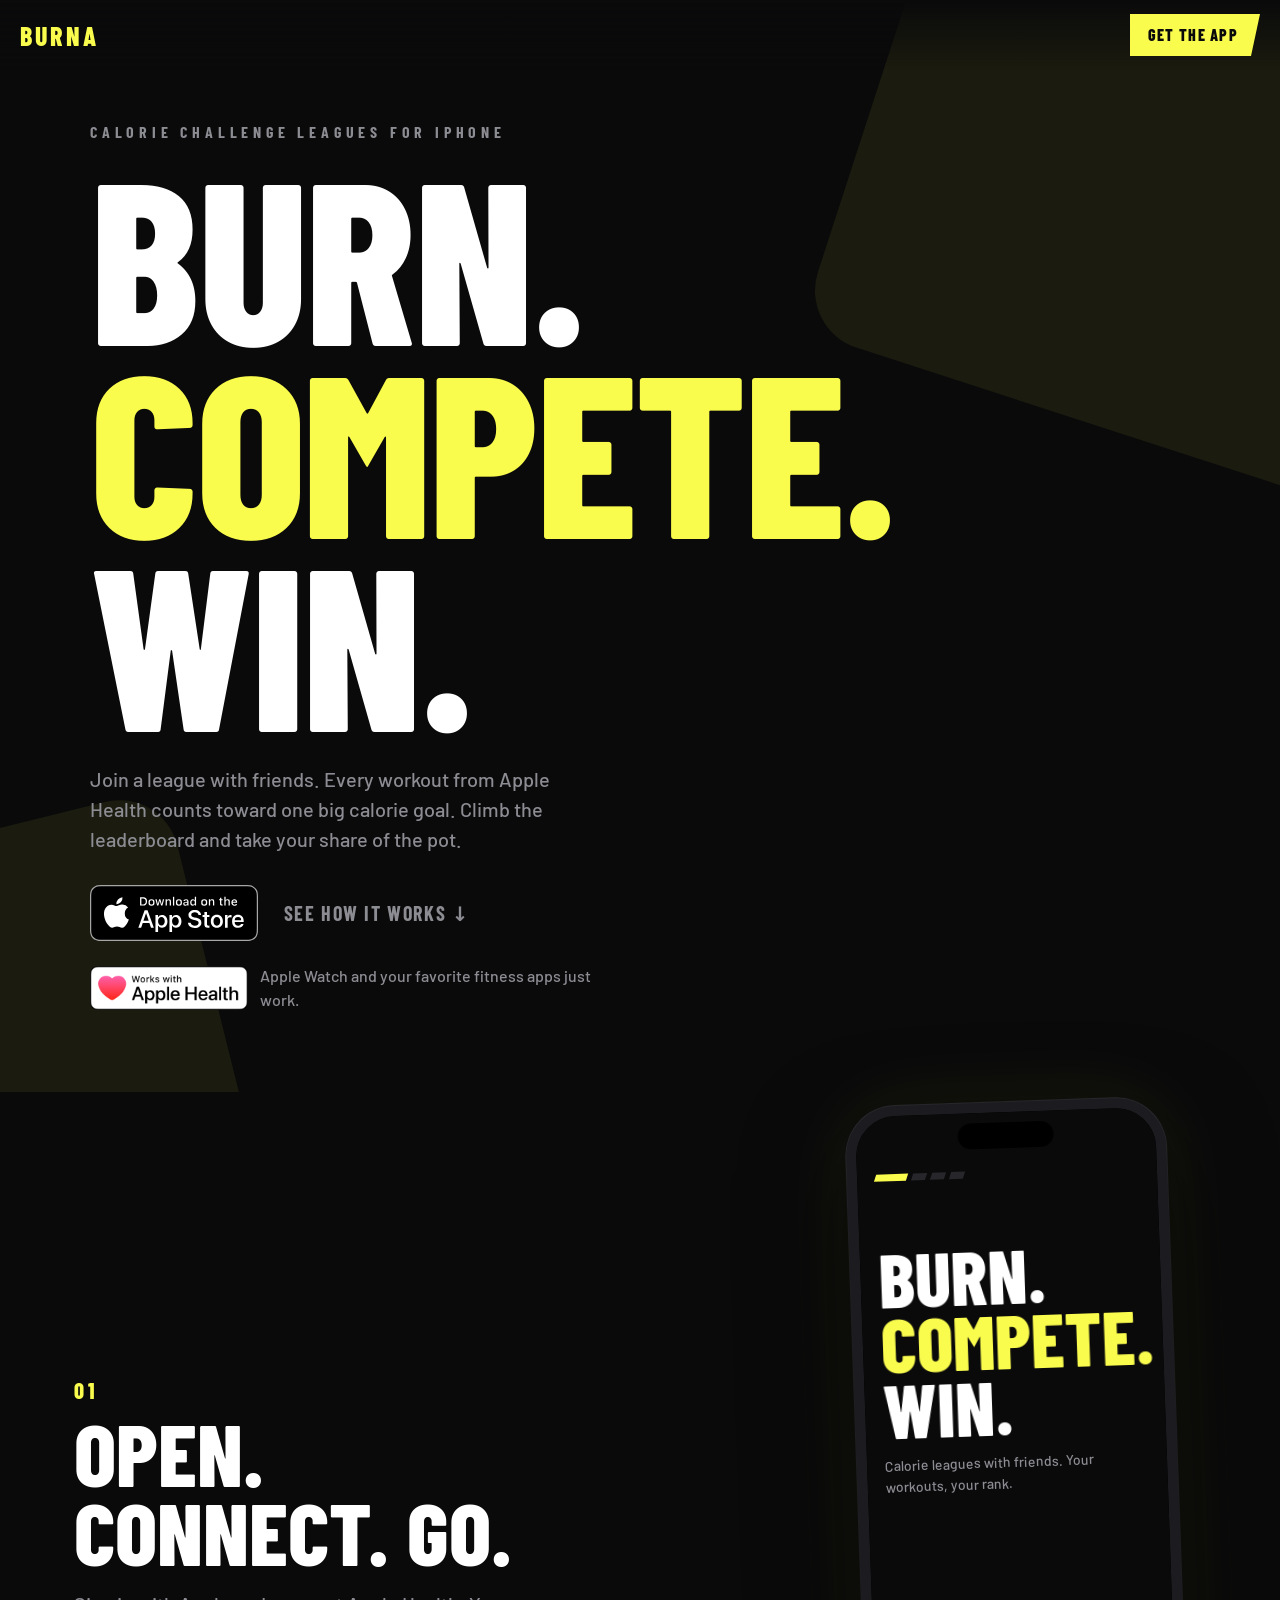
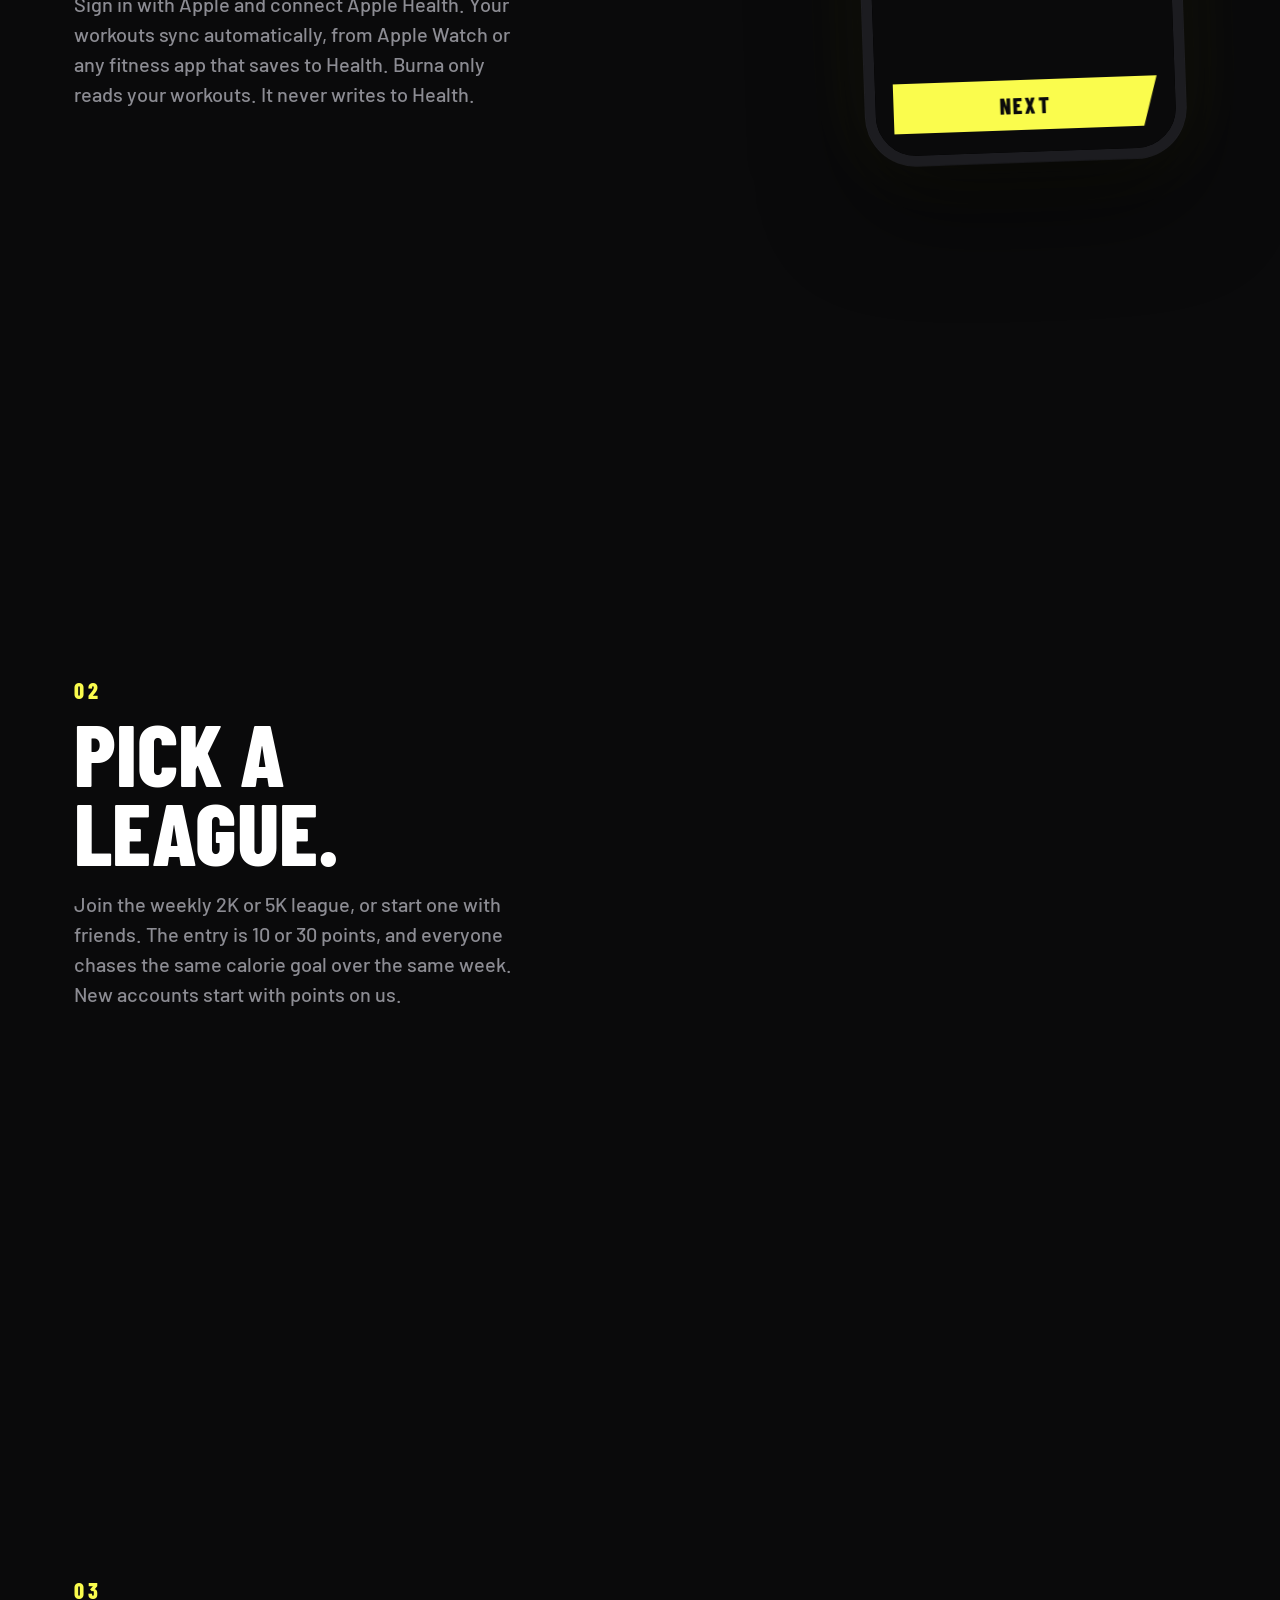
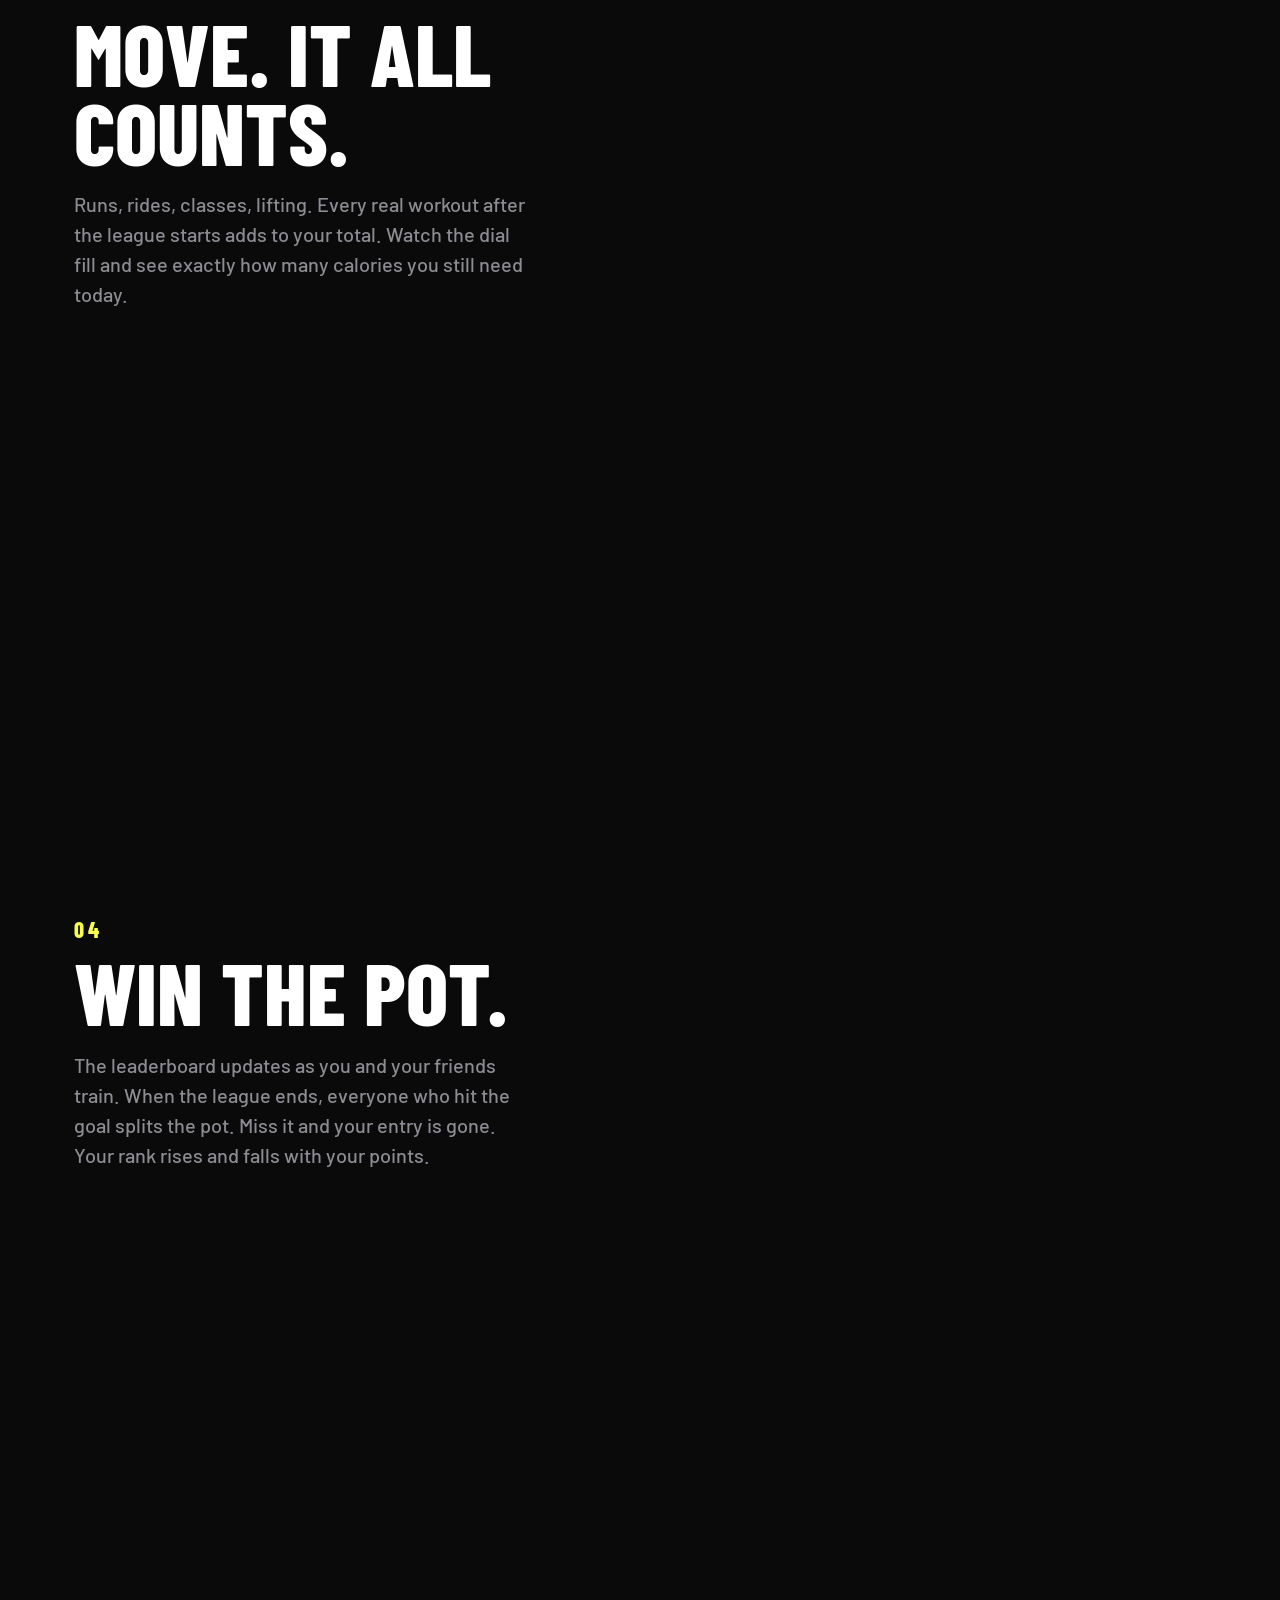
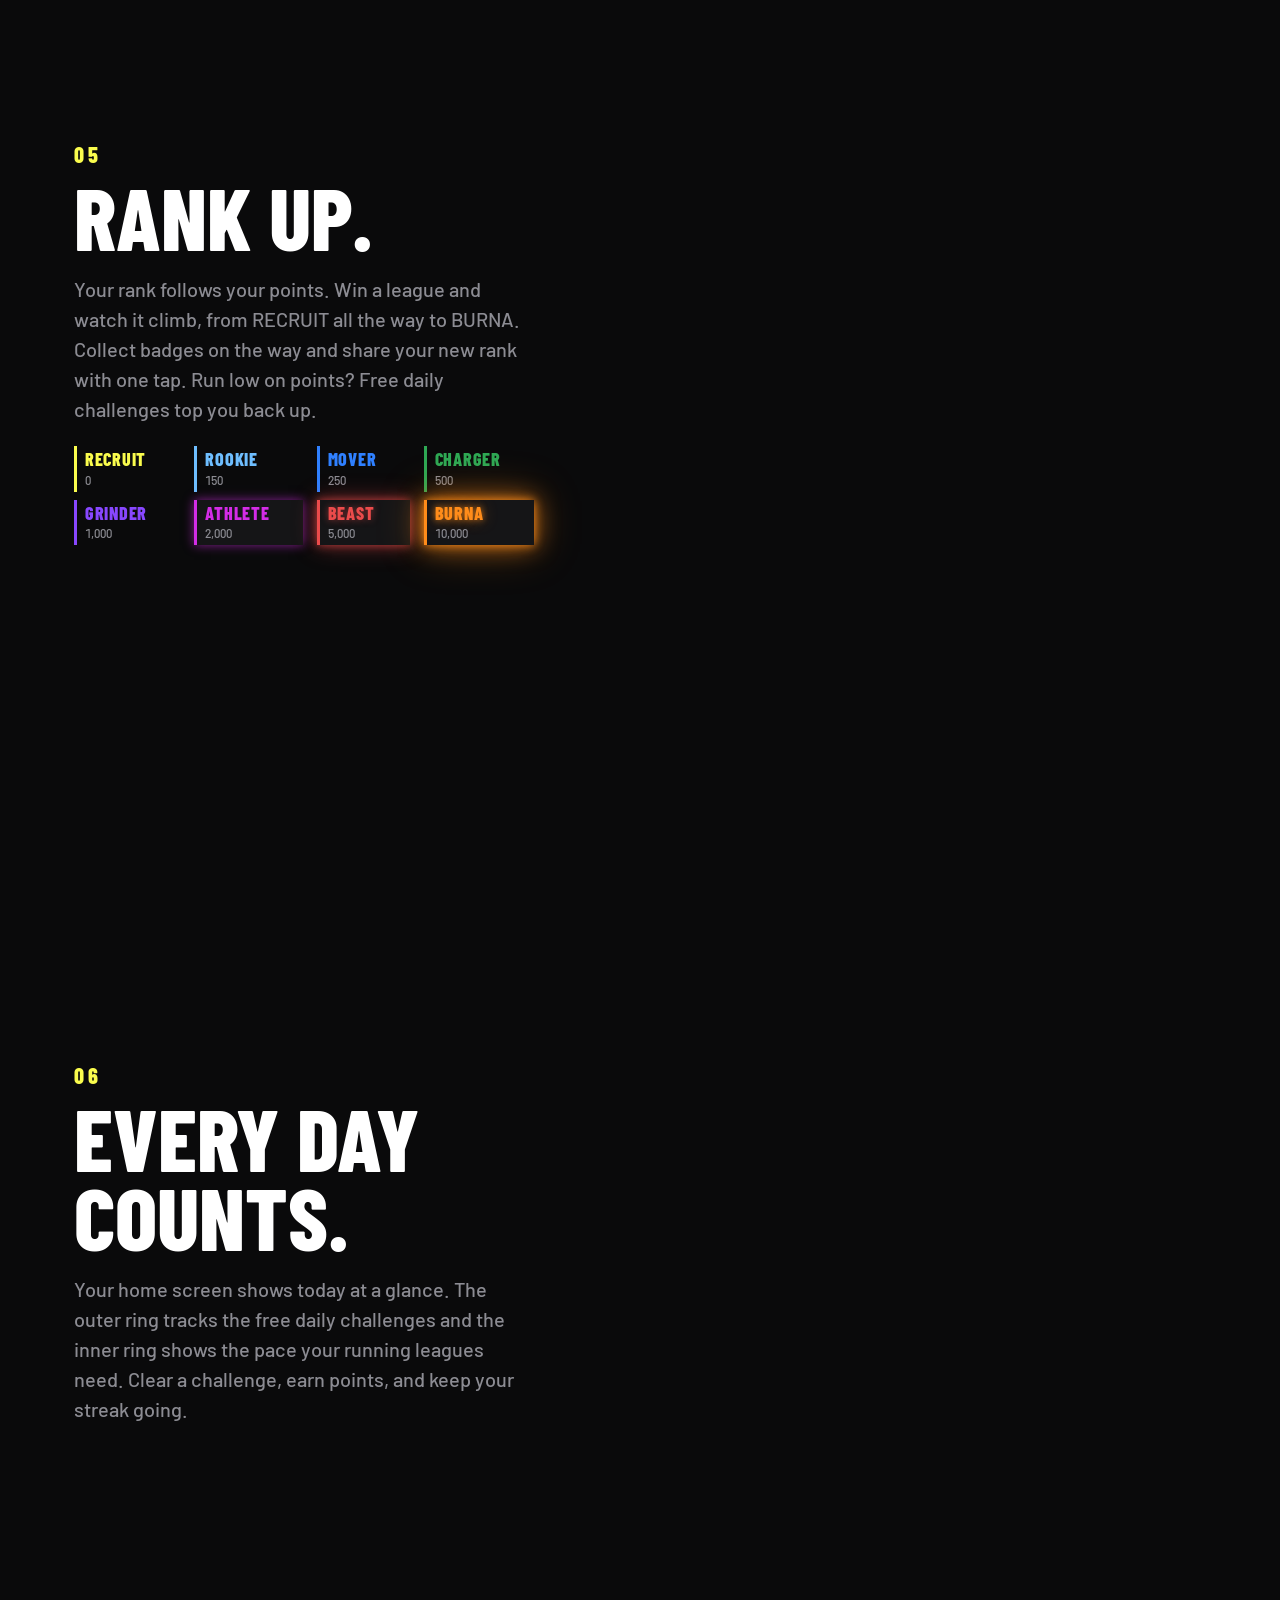
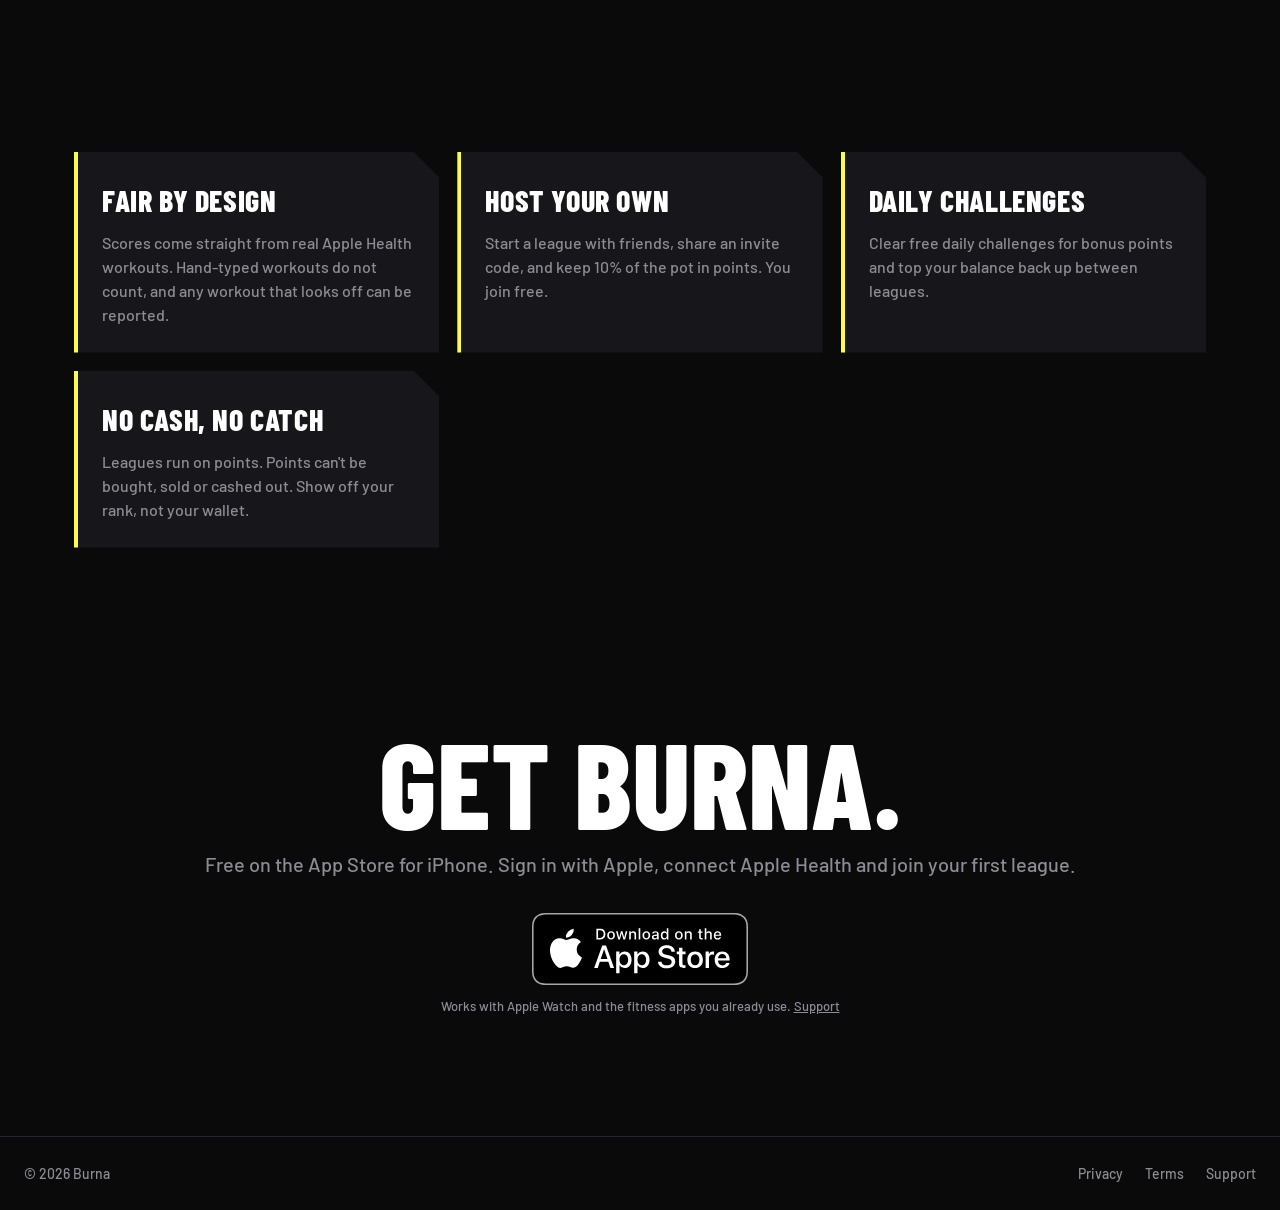
==== index.html @ 6ad0ded3 "Move step shows the dial instead of the old progress bar Co-Authored-By: Claude Sonnet 5.5 <noreply@" ====
<!doctype html>
<html lang="en">
<head>
<meta charset="utf-8">
<meta name="viewport" content="width=device-width, initial-scale=1, viewport-fit=cover">
<title>Burna: Calorie Challenge Leagues for iPhone</title>
<meta name="description" content="Burna is a free calorie challenge app for iPhone and Apple Watch. Join a calorie league, burn calories in real workouts from Apple Health, beat the goal and climb the leaderboard. Download on the App Store.">
<meta name="apple-itunes-app" content="app-id=6826509642">
<meta name="theme-color" content="#0A0A0B">
<link rel="canonical" href="https://burna.win/">
<meta property="og:site_name" content="Burna">
<meta property="og:title" content="Burna: Calorie Challenge Leagues">
<meta property="og:description" content="Burna: calorie challenge leagues. Your Apple Health workouts count, everyone who hits the goal splits the pot. Free on the App Store.">
<meta property="og:type" content="website">
<meta property="og:url" content="https://burna.win/">
<meta property="og:image" content="https://burna.win/og.png">
<meta property="og:image:width" content="1200">
<meta property="og:image:height" content="630">
<meta property="og:image:alt" content="Burna: Burn. Compete. Win. Calorie challenge leagues on the App Store.">
<meta name="twitter:card" content="summary_large_image">
<meta name="twitter:title" content="Burna: Calorie Challenge Leagues">
<meta name="twitter:description" content="Join a calorie league with friends. Your workouts count, everyone who hits the goal splits the pot.">
<meta name="twitter:image" content="https://burna.win/og.png">
<script type="application/ld+json">{"@context":"https://schema.org","@type":"MobileApplication","name":"Burna","alternateName":"Burna Calorie Leagues","description":"Calorie challenge leagues for iPhone and Apple Watch. Join a league, burn calories in real workouts and climb the leaderboard.","applicationCategory":"HealthApplication","operatingSystem":"iOS","url":"https://burna.win/","downloadUrl":"https://apps.apple.com/us/app/burna/id6826509642","image":"https://burna.win/icon.png","offers":{"@type":"Offer","price":"0","priceCurrency":"USD"},"author":{"@type":"Person","name":"Hemendu Roy"}}</script>
<link rel="icon" href="favicon.svg" type="image/svg+xml">
<link rel="preconnect" href="https://fonts.googleapis.com">
<link rel="preconnect" href="https://fonts.gstatic.com" crossorigin>
<link rel="stylesheet" href="https://fonts.googleapis.com/css2?family=Barlow+Condensed:wght@600;700;800&family=Barlow:wght@500;600&display=swap">
<link rel="stylesheet" href="style.css?v=13">
</head>
<body>

<header class="nav">
  <a class="brand" href="./" aria-label="Burna home">BURNA</a>
  <a class="cta cta-sm" href="https://apps.apple.com/us/app/burna/id6826509642">Get the app</a>
</header>

<main>
  <section class="hero">
    <div class="slab slab-a" aria-hidden="true"></div>
    <div class="slab slab-b" aria-hidden="true"></div>
    <div class="hero-inner">
      <p class="eyebrow">CALORIE CHALLENGE LEAGUES FOR IPHONE</p>
      <h1><span>BURN.</span><span class="y">COMPETE.</span><span>WIN.</span></h1>
      <p class="lede">Join a league with friends. Every workout from Apple Health counts toward one big calorie goal. Climb the leaderboard and take your share of the pot.</p>
      <div class="hero-actions">
        <a class="badge" href="https://apps.apple.com/us/app/burna/id6826509642"><img src="img/app-store-badge.svg" alt="Download on the App Store" width="168" height="56"></a>
        <a class="ghost" href="#story">See how it works ↓</a>
      </div>
      <p class="hk-line"><img src="img/works-with-apple-health.png" alt="Works with Apple Health" width="159" height="44"><span>Apple Watch and your favorite fitness apps just work.</span></p>
    </div>
  </section>

  <section class="story" id="story">
    <div class="stage">
      <div class="phone-wrap">
        <div class="phone" aria-hidden="true">
          <div class="screen s0 on">
            <div class="ob-bars"><i class="a"></i><i></i><i></i><i></i></div>
            <div class="ob-words"><b>BURN.</b><b class="y">COMPETE.</b><b>WIN.</b></div>
            <p class="ob-sub">Calorie leagues with friends. Your workouts, your rank.</p>
            <div class="btn">NEXT</div>
          </div>

          <div class="screen s1">
            <h3 class="scr-title">LEAGUES</h3>
            <div class="pcard"><div><b>2K BURN</b><small>OPEN NOW · 31 PLAYERS</small></div><div class="fee"><b>10</b><small>PTS TO JOIN</small></div></div>
            <div class="pcard sel"><div><b>5K BURN</b><small>OPEN NOW · 48 PLAYERS</small></div><div class="fee"><b>30</b><small>PTS TO JOIN</small></div></div>
            <div class="pcard"><div><b>FRIENDS LEAGUE</b><small>INVITE CODE · 6 PLAYERS</small></div><div class="fee"><b>FREE</b><small>TO HOST</small></div></div>
            <div class="btn join"><span class="j1">JOIN · 30 PTS</span><span class="j2">JOINED ✓</span></div>
          </div>

          <div class="screen s2">
            <small class="muted">TODAY</small>
            <div class="dial" aria-hidden="true">
              <svg viewBox="0 0 200 200">
                <circle class="trk" cx="100" cy="100" r="88"/>
                <circle class="trk" cx="100" cy="100" r="68"/>
                <circle id="ringOut" class="rg c" cx="100" cy="100" r="88" pathLength="100"/>
                <circle id="ringIn" class="rg y" cx="100" cy="100" r="68" pathLength="100"/>
              </svg>
              <div class="dc"><b id="kcal">0</b><span>KCAL TODAY</span><em id="pct">NEED 450</em></div>
            </div>
            <div class="wk" aria-hidden="true">
              <div class="workout"><span>RUN</span><b>+612</b></div>
              <div class="workout"><span>SPIN</span><b>+480</b></div>
              <div class="workout"><span>HIIT</span><b>+355</b></div>
            </div>
            <div class="tail"><span>YOUR RANK</span><b>#4 OF 48</b></div>
          </div>

          <div class="screen s3">
            <small class="muted">5K BURN · FINAL</small>
            <div class="rank"><b id="rank">#4</b><span>YOU WON</span></div>
            <div class="board" id="board">
              <div class="lrow" data-k="a"><em>1</em><span>Priya S.</span><b>5,410</b></div>
              <div class="lrow" data-k="b"><em>2</em><span>Marcus T.</span><b>5,102</b></div>
              <div class="lrow" data-k="me"><em>3</em><span>You</span><b>4,877</b></div>
              <div class="lrow" data-k="d"><em>4</em><span>Jess L.</span><b>4,230</b></div>
            </div>
            <div class="prize"><small>PRIZE</small><b id="prize">0</b><span>PTS</span></div>
            <div class="tail"><span>POT · 48 PLAYERS</span><b>1,440 PTS</b></div>
            <canvas id="confetti" width="300" height="640"></canvas>
          </div>

          <div class="screen s4" id="lvl">
            <div class="glow"></div>
            <small class="muted">RANK UP</small>
            <p class="lvl-head">LEVEL UP</p>
            <div class="lvl-name" id="lvl-name">
              <b data-c="#6EBEFF">ROOKIE</b><b data-c="#2F80FF">MOVER</b><b data-c="#2EA854">CHARGER</b>
            </div>
            <div class="lvl-pips" id="lvl-pips"><i></i><i></i><i></i><i></i><i></i><i></i><i></i><i></i></div>
            <p class="lvl-pts"><b id="lvl-pts">160</b> PTS</p>
            <div class="btn">SHARE MY RANK</div>
            <canvas id="lvlfx" width="300" height="640"></canvas>
          </div>

          <div class="screen s5">
            <img src="img/home.webp" alt="" width="300" height="652" loading="lazy">
          </div>
        </div>
      </div>
    </div>

    <div class="steps">
      <article class="step" data-step="0">
        <p class="num">01</p>
        <h2>OPEN. CONNECT. GO.</h2>
        <p>Sign in with Apple and connect Apple Health. Your workouts sync automatically, from Apple Watch or any fitness app that saves to Health. Burna only reads your workouts. It never writes to Health.</p>
      </article>
      <article class="step" data-step="1">
        <p class="num">02</p>
        <h2>PICK A LEAGUE.</h2>
        <p>Join the weekly 2K or 5K league, or start one with friends. The entry is 10 or 30 points, and everyone chases the same calorie goal over the same week. New accounts start with points on us.</p>
      </article>
      <article class="step" data-step="2">
        <p class="num">03</p>
        <h2>MOVE. IT ALL COUNTS.</h2>
        <p>Runs, rides, classes, lifting. Every real workout after the league starts adds to your total. Watch the dial fill and see exactly how many calories you still need today.</p>
      </article>
      <article class="step" data-step="3">
        <p class="num">04</p>
        <h2>WIN THE POT.</h2>
        <p>The leaderboard updates as you and your friends train. When the league ends, everyone who hit the goal splits the pot. Miss it and your entry is gone. Your rank rises and falls with your points.</p>
      </article>
      <article class="step" data-step="4">
        <p class="num">05</p>
        <h2>RANK UP.</h2>
        <p>Your rank follows your points. Win a league and watch it climb, from RECRUIT all the way to BURNA. Collect badges on the way and share your new rank with one tap. Run low on points? Free daily challenges top you back up.</p>
        <ol class="mini-ladder" aria-label="Ranks and the points each starts at"><li style="--c:#FAFC4D"><b>RECRUIT</b><span>0</span></li><li style="--c:#6EBEFF"><b>ROOKIE</b><span>150</span></li><li style="--c:#2F80FF"><b>MOVER</b><span>250</span></li><li style="--c:#2EA854"><b>CHARGER</b><span>500</span></li><li style="--c:#8847FF"><b>GRINDER</b><span>1,000</span></li><li style="--c:#D32CE6" data-glow="1"><b>ATHLETE</b><span>2,000</span></li><li style="--c:#EB4B4B" data-glow="2"><b>BEAST</b><span>5,000</span></li><li style="--c:#FF8C1A" data-glow="3"><b>BURNA</b><span>10,000</span></li></ol>
      </article>
      <article class="step" data-step="5">
        <p class="num">06</p>
        <h2>EVERY DAY COUNTS.</h2>
        <p>Your home screen shows today at a glance. The outer ring tracks the free daily challenges and the inner ring shows the pace your running leagues need. Clear a challenge, earn points, and keep your streak going.</p>
      </article>
    </div>
  </section>

  <section class="features">
    <div class="feat"><h3>FAIR BY DESIGN</h3><p>Scores come straight from real Apple Health workouts. Hand-typed workouts do not count, and any workout that looks off can be reported.</p></div>
    <div class="feat"><h3>HOST YOUR OWN</h3><p>Start a league with friends, share an invite code, and keep 10% of the pot in points. You join free.</p></div>
    <div class="feat"><h3>DAILY CHALLENGES</h3><p>Clear free daily challenges for bonus points and top your balance back up between leagues.</p></div>
    <div class="feat"><h3>NO CASH, NO CATCH</h3><p>Leagues run on points. Points can't be bought, sold or cashed out. Show off your rank, not your wallet.</p></div>
  </section>

  <section class="get" id="get">
    <h2>GET BURNA.</h2>
    <p>Free on the App Store for iPhone. Sign in with Apple, connect Apple Health and join your first league.</p>
    <a class="badge badge-lg" href="https://apps.apple.com/us/app/burna/id6826509642"><img src="img/app-store-badge.svg" alt="Download on the App Store" width="168" height="56"></a>
    <small class="wl-fine">Works with Apple Watch and the fitness apps you already use. <a href="support.html">Support</a></small>
  </section>
</main>

<footer class="foot">
  <span>© 2026 Burna</span>
  <nav><a href="privacy.html">Privacy</a><a href="terms.html">Terms</a><a href="support.html">Support</a></nav>
</footer>

<script src="app.js?v=10"></script>
</body>
</html>
---- style.css ----
:root{
  --ink:#0A0A0B; --card:#17171B; --track:#26262B; --line:#3A3A40; --muted:#8C8C93; --yellow:#FAFC4D;
  --disp:'Barlow Condensed',system-ui,sans-serif; --body:'Barlow',system-ui,sans-serif;
  --ease:cubic-bezier(.2,.9,.2,1);
}
*{box-sizing:border-box;margin:0;padding:0}
html{scroll-behavior:smooth;background:var(--ink)}
body{background:var(--ink);color:#fff;font-family:var(--body);font-weight:500;line-height:1.5;-webkit-font-smoothing:antialiased;overflow-x:hidden}
a{color:inherit}
.y{color:var(--yellow)}
.muted{color:var(--muted)}

/* nav */
.nav{position:fixed;inset:0 0 auto 0;z-index:50;display:flex;justify-content:space-between;align-items:center;padding:14px max(20px,env(safe-area-inset-left));background:linear-gradient(var(--ink),rgba(10,10,11,0))}
.brand{font-family:var(--disp);font-weight:800;font-size:26px;letter-spacing:.12em;text-decoration:none;color:var(--yellow)}

/* buttons */
.cta{display:inline-block;background:var(--yellow);color:var(--ink);font-family:var(--disp);font-weight:800;font-size:22px;letter-spacing:.08em;text-transform:uppercase;text-decoration:none;padding:15px 30px 15px 28px;clip-path:polygon(0 0,100% 0,calc(100% - 14px) 100%,0 100%);transition:transform .25s var(--ease),filter .25s}
.cta:hover{transform:translateY(-3px);filter:brightness(1.06)}
.cta:active{transform:scale(.97)}
.cta-sm{font-size:16px;padding:9px 22px 9px 18px;clip-path:polygon(0 0,100% 0,calc(100% - 9px) 100%,0 100%)}
.cta-lg{font-size:28px;padding:20px 44px 20px 38px}
.ghost{font-family:var(--disp);font-weight:700;font-size:20px;letter-spacing:.08em;color:var(--muted);text-decoration:none;text-transform:uppercase;padding:14px 8px}
.ghost:hover{color:#fff}

/* hero */
.hero{position:relative;min-height:100svh;display:flex;align-items:center;padding:120px 24px 80px;overflow:hidden}
.slab{position:absolute;background:var(--yellow);opacity:.07;border-radius:60px;transform:rotate(18deg)}
.slab-a{width:620px;height:620px;right:-220px;top:-180px;animation:drift 14s ease-in-out infinite alternate}
.slab-b{width:420px;height:420px;left:-200px;bottom:-160px;transform:rotate(-14deg);animation:drift 18s ease-in-out infinite alternate-reverse}
@keyframes drift{from{translate:0 0}to{translate:30px 40px}}
.hero-inner{position:relative;max-width:1100px;margin:0 auto;width:100%}
.eyebrow{font-family:var(--disp);font-weight:700;letter-spacing:.3em;color:var(--muted);font-size:16px;margin-bottom:14px;animation:rise .8s var(--ease) both}
.hero h1{font-family:var(--disp);font-weight:800;font-size:clamp(88px,19vw,230px);line-height:.84;letter-spacing:-.01em;display:flex;flex-direction:column}
.hero h1 span{display:block;animation:slam .9s var(--ease) both}
.hero h1 span:nth-child(2){animation-delay:.12s}
.hero h1 span:nth-child(3){animation-delay:.24s}
@keyframes slam{from{opacity:0;transform:translateX(-60px) skewX(-10deg)}to{opacity:1;transform:none}}
@keyframes rise{from{opacity:0;transform:translateY(22px)}to{opacity:1;transform:none}}
.lede{max-width:520px;color:var(--muted);font-size:20px;margin:26px 0 30px;animation:rise .9s var(--ease) .45s both}
.hero-actions{display:flex;align-items:center;gap:18px;flex-wrap:wrap;animation:rise .9s var(--ease) .6s both}

/* story */
.story{position:relative;max-width:1180px;margin:0 auto;padding:0 24px;display:grid;grid-template-columns:1fr 380px;gap:60px}
.steps{grid-column:1;grid-row:1}
.stage{grid-column:2;grid-row:1}
.step{min-height:100vh;display:flex;flex-direction:column;justify-content:center;max-width:460px;opacity:.28;transform:translateX(-14px);transition:opacity .5s var(--ease),transform .5s var(--ease)}
.step.on{opacity:1;transform:none}
.num{font-family:var(--disp);font-weight:800;font-size:22px;letter-spacing:.2em;color:var(--yellow);margin-bottom:6px}
.step h2{font-family:var(--disp);font-weight:800;font-size:clamp(54px,7vw,88px);line-height:.9;margin-bottom:18px}
.step p:not(.num){font-size:20px;color:var(--muted)}
.stage{position:relative}
.phone-wrap{position:sticky;top:calc(50vh - 340px);height:680px;display:flex;align-items:center;justify-content:center}
.phone{position:relative;width:320px;height:660px;border-radius:50px;background:#000;border:10px solid #1C1C20;box-shadow:0 40px 100px rgba(0,0,0,.6),0 0 0 1px #2c2c31,0 0 80px rgba(250,252,77,.08);overflow:hidden;transform:rotate(-2deg);transition:transform .8s var(--ease)}
.phone::before{content:'';position:absolute;top:10px;left:50%;translate:-50% 0;width:96px;height:26px;background:#000;border-radius:20px;z-index:5}
.screen{position:absolute;inset:0;padding:58px 18px 22px;background:var(--ink);display:flex;flex-direction:column;opacity:0;transform:translateY(26px) scale(.96);pointer-events:none;transition:opacity .55s var(--ease),transform .55s var(--ease)}
.screen.on{opacity:1;transform:none}
.screen small{font-family:var(--body);font-weight:600;letter-spacing:.14em;font-size:10px;color:var(--muted)}
.scr-title{font-family:var(--disp);font-weight:800;font-size:44px;line-height:1;margin-bottom:12px}
.btn{margin-top:auto;height:50px;background:var(--yellow);color:var(--ink);font-family:var(--disp);font-weight:800;font-size:22px;letter-spacing:.1em;display:flex;align-items:center;justify-content:center;clip-path:polygon(0 0,100% 0,calc(100% - 14px) 100%,0 100%);position:relative;overflow:hidden}

/* s0 onboarding */
.ob-bars{display:flex;gap:5px;margin-bottom:30px}
.ob-bars i{display:block;width:14px;height:7px;background:var(--track);transform:skewX(-20deg);transition:width .5s var(--ease),background .5s}
.ob-bars i.a{width:32px;background:var(--yellow)}
.ob-words{display:flex;flex-direction:column;margin-top:34px}
.ob-words b{font-family:var(--disp);font-weight:800;font-size:76px;line-height:.86}
.screen.on .ob-words b{animation:slam .8s var(--ease) both}
.screen.on .ob-words b:nth-child(2){animation-delay:.12s}
.screen.on .ob-words b:nth-child(3){animation-delay:.24s}
.ob-sub{color:var(--muted);font-size:14px;margin-top:14px}

/* s1 leagues */
.pcard{display:flex;justify-content:space-between;align-items:flex-start;background:var(--card);padding:12px 14px;margin-bottom:8px;border-left:4px solid var(--line);clip-path:polygon(0 0,calc(100% - 16px) 0,100% 16px,100% 100%,0 100%);transition:border-color .4s,transform .5s var(--ease)}
.pcard b{font-family:var(--disp);font-weight:800;font-size:21px;display:block;line-height:1.05}
.pcard .fee{text-align:right;margin-right:12px}
.pcard .fee b{font-size:30px;color:var(--yellow);line-height:1}
.pcard .fee small{display:block;font-size:8px}
.screen.on .pcard{animation:rise .6s var(--ease) both}
.screen.on .pcard:nth-of-type(2){animation-delay:.08s}
.screen.on .pcard:nth-of-type(3){animation-delay:.16s}
.screen.on .pcard:nth-of-type(4){animation-delay:.24s}
.s1.joined .pcard.sel{border-color:var(--yellow);transform:scale(1.02)}
.join .j2{position:absolute;inset:0;display:flex;align-items:center;justify-content:center;transform:translateY(100%);transition:transform .45s var(--ease)}
.join .j1{transition:transform .45s var(--ease)}
.s1.joined .join .j1{transform:translateY(-100%)}
.s1.joined .join .j2{transform:none}

/* s2 progress */
.bignum{display:flex;align-items:flex-end;gap:8px;margin-top:6px}
.bignum b{font-family:var(--disp);font-weight:800;font-size:92px;line-height:.85;color:var(--yellow);font-variant-numeric:tabular-nums}
.bignum span{font-family:var(--disp);font-weight:700;font-size:22px;line-height:1;padding-bottom:4px}
.bignum small{display:block;font-size:9px;font-family:var(--body)}
.bar{height:12px;background:var(--track);transform:skewX(-20deg);overflow:hidden;margin:14px 4px 8px}
.bar.big{height:16px}
.bar i{display:block;height:100%;width:0;background:var(--yellow)}
.rowline{display:flex;justify-content:space-between;font-family:var(--disp);font-weight:700;font-size:13px;letter-spacing:.06em}
.wk{margin-top:18px;display:flex;flex-direction:column;gap:8px}
.workout{display:flex;justify-content:space-between;align-items:center;background:var(--card);padding:10px 14px;font-family:var(--disp);font-weight:700;font-size:18px;letter-spacing:.08em;opacity:0;transform:translateX(30px);transition:opacity .5s var(--ease),transform .5s var(--ease);clip-path:polygon(0 0,100% 0,calc(100% - 10px) 100%,0 100%)}
.workout b{color:var(--yellow);font-size:22px}
.workout.in{opacity:1;transform:none}

/* s3 win */
.rank{display:flex;align-items:flex-end;gap:10px;margin:6px 0 10px}
.rank b{font-family:var(--disp);font-weight:800;font-size:84px;line-height:.85;color:var(--yellow)}
.rank span{font-family:var(--disp);font-weight:700;font-size:20px;letter-spacing:.06em;padding-bottom:6px}
.board{position:relative;height:196px}
.lrow{position:absolute;left:0;right:0;height:42px;display:flex;align-items:center;gap:12px;padding:0 12px;background:var(--card);font-family:var(--body);font-weight:600;font-size:14px;transition:transform .8s var(--ease),background .4s,color .4s;clip-path:polygon(0 0,100% 0,calc(100% - 10px) 100%,0 100%)}
.lrow em{font-family:var(--disp);font-style:normal;font-weight:800;font-size:24px;width:20px;color:var(--muted)}
.lrow span{flex:1}
.lrow b{font-family:var(--disp);font-weight:700;font-size:20px}
.lrow[data-k=me]{background:var(--yellow);color:var(--ink)}
.lrow[data-k=me] em{color:var(--ink)}
.prize{margin-top:14px;display:flex;align-items:baseline;gap:8px;border-top:2px solid var(--line);padding-top:12px}
.prize b{font-family:var(--disp);font-weight:800;font-size:54px;color:var(--yellow);line-height:1;font-variant-numeric:tabular-nums}
.prize span{font-family:var(--disp);font-weight:800;font-size:22px}
#confetti{position:absolute;inset:0;width:100%;height:100%;pointer-events:none}

/* features */
.features{max-width:1180px;margin:0 auto;padding:60px 24px 100px;display:grid;grid-template-columns:repeat(3,1fr);gap:18px}
.feat{background:var(--card);padding:26px 24px;border-left:4px solid var(--yellow);clip-path:polygon(0 0,calc(100% - 26px) 0,100% 26px,100% 100%,0 100%)}
.feat h3{font-family:var(--disp);font-weight:800;font-size:30px;letter-spacing:.02em;margin-bottom:8px}
.feat p{color:var(--muted)}

.get{text-align:center;padding:80px 24px 120px;position:relative;overflow:hidden}
.get h2{font-family:var(--disp);font-weight:800;font-size:clamp(52px,9.5vw,128px);line-height:.88}
.get p{color:var(--muted);font-size:20px;margin:14px 0 34px}
#store-note{display:block;margin-top:16px;color:var(--muted);font-size:14px}

.foot{display:flex;justify-content:space-between;align-items:center;gap:16px;flex-wrap:wrap;padding:26px 24px max(26px,env(safe-area-inset-bottom));border-top:1px solid var(--track);color:var(--muted);font-size:14px}
.foot nav{display:flex;gap:22px}
.foot a{text-decoration:none}
.foot a:hover{color:var(--yellow)}

/* simple text pages */
.doc{max-width:760px;margin:0 auto;padding:120px 24px 80px}
.doc h1{font-family:var(--disp);font-weight:800;font-size:clamp(54px,9vw,96px);line-height:.9;margin-bottom:8px}
.doc .upd{color:var(--muted);margin-bottom:34px}
.doc h2{font-family:var(--disp);font-weight:800;font-size:30px;margin:34px 0 6px;color:var(--yellow)}
.doc p,.doc li{color:#d6d6da;font-size:18px;margin-bottom:10px}
.doc ul{padding-left:22px}
.doc a{color:var(--yellow)}

/* mobile */
@media (max-width:860px){
  .story{display:block;padding:0}
  .stage{position:sticky;top:0;z-index:2;height:max(48svh,360px);overflow:hidden;background:var(--ink);box-shadow:0 18px 28px 6px var(--ink)}
  .phone-wrap{position:static;height:100%;align-items:flex-start;padding-top:70px}
  .phone{transform:scale(.52) rotate(-2deg);transform-origin:top center}
  .steps{padding:0 24px}
  .step{min-height:92svh;max-width:none;justify-content:flex-start;padding-top:8svh}
  .features{grid-template-columns:1fr}
  .nav{padding:12px 16px}
}
@media (prefers-reduced-motion:reduce){
  *{animation:none!important;transition:none!important}
  html{scroll-behavior:auto}
}

.screen .tail{margin-top:auto;display:flex;justify-content:space-between;align-items:center;background:var(--card);padding:12px 14px;font-family:var(--disp);font-weight:700;font-size:16px;letter-spacing:.08em;clip-path:polygon(0 0,100% 0,calc(100% - 12px) 100%,0 100%)}
.screen .tail b{color:var(--yellow);font-size:22px}

/* waitlist form */
.wl{display:flex;gap:12px;justify-content:center;align-items:stretch;flex-wrap:wrap;max-width:640px;margin:0 auto}
.wl input[type=email]{flex:1 1 260px;min-width:0;height:64px;padding:0 20px;background:var(--card);border:2px solid var(--line);color:#fff;font:600 19px var(--body);border-radius:6px;outline:none;transition:border-color .2s}
.wl input[type=email]::placeholder{color:var(--muted)}
.wl input[type=email]:focus{border-color:var(--yellow)}
.wl .cta{border:0;cursor:pointer;height:64px;padding-top:0;padding-bottom:0;font-size:24px}
.wl .cta:disabled{opacity:.6;cursor:default}
.wl .hp,.sr{position:absolute;left:-9999px;width:1px;height:1px;overflow:hidden}
#wl-msg{display:block;min-height:22px;margin-top:16px;font-size:16px;color:var(--yellow);font-weight:600}
#wl-msg.err{color:#ff7a70}
.wl-fine{display:block;margin-top:6px;color:var(--muted);font-size:13px}
.wl-fine a{color:var(--muted)}
@media (max-width:860px){.wl input[type=email],.wl .cta{width:100%;flex:1 1 100%}}


/* rank-up screen and ladder chips */
.s4{align-items:center;text-align:center;overflow:hidden;--c:#6EBEFF}
.s4 .glow{position:absolute;left:50%;top:36%;width:300px;height:300px;margin:-150px 0 0 -150px;border-radius:50%;background:var(--c);filter:blur(80px);opacity:.5;scale:1;transition:background .7s var(--ease),scale .9s var(--ease)}
.s4.fin .glow{scale:1.35}
.s4>*{position:relative}
.s4 .glow{position:absolute}
.lvl-head{margin-top:70px;font-family:var(--disp);font-weight:800;font-size:20px;letter-spacing:.38em;opacity:0;transform:scale(1.8);transition:opacity .5s var(--ease),transform .6s cubic-bezier(.2,1.3,.3,1)}
.s4.fin .lvl-head{opacity:1;transform:none}
.lvl-name{width:100%;height:104px;margin-top:6px}
.lvl-name b{position:absolute;inset:0;display:grid;place-items:center;font-family:var(--disp);font-weight:800;font-size:82px;line-height:1;color:var(--n);text-shadow:0 0 26px color-mix(in srgb,var(--n) 55%,transparent);opacity:0;transform:translateY(56px) scale(.6);transition:opacity .45s var(--ease),transform .65s cubic-bezier(.2,1.3,.3,1)}
.lvl-name b.cur{opacity:1;transform:none}
.lvl-name b.past{opacity:0;transform:translateY(-56px) scale(1.25)}
.lvl-pips{display:flex;gap:5px;justify-content:center;margin-top:16px}
.lvl-pips i{width:16px;height:7px;background:var(--track);transform:skewX(-24deg);transition:background .4s var(--ease),width .4s var(--ease)}
.lvl-pips i.on{background:var(--c)}
.lvl-pips i.here{width:30px}
.lvl-pts{margin-top:16px;font-family:var(--disp);font-weight:800;font-size:30px;color:var(--muted)}
.lvl-pts b{color:#fff;font-variant-numeric:tabular-nums}
.s4 .btn{align-self:stretch;margin-top:auto;opacity:0;transform:translateY(20px);transition:opacity .5s var(--ease),transform .5s var(--ease)}
.s4.fin .btn{opacity:1;transform:none}
#lvlfx{position:absolute;inset:0;pointer-events:none}
.mini-ladder{list-style:none;display:grid;grid-template-columns:repeat(4,auto);gap:8px 14px;margin-top:22px;max-width:460px}
.mini-ladder li{border-left:3px solid var(--c);padding:4px 8px;line-height:1.1}
/* The top three ranks glow, a little more for each: the card for ATHLETE, the card and the name for BEAST and BURNA. */
.mini-ladder li[data-glow]{background:#151517}
.mini-ladder li[data-glow="1"]{box-shadow:0 0 10px color-mix(in srgb,var(--c) 60%,transparent)}
.mini-ladder li[data-glow="2"]{box-shadow:0 0 9px color-mix(in srgb,var(--c) 75%,transparent),0 0 24px color-mix(in srgb,var(--c) 40%,transparent)}
.mini-ladder li[data-glow="3"]{box-shadow:0 0 9px color-mix(in srgb,var(--c) 90%,transparent),0 0 24px color-mix(in srgb,var(--c) 65%,transparent),0 0 46px color-mix(in srgb,var(--c) 40%,transparent)}
.mini-ladder li[data-glow="2"] b{text-shadow:0 0 7px color-mix(in srgb,var(--c) 55%,transparent)}
.mini-ladder li[data-glow="3"] b{text-shadow:0 0 6px color-mix(in srgb,var(--c) 70%,transparent),0 0 16px color-mix(in srgb,var(--c) 45%,transparent)}
.mini-ladder b{display:block;font-family:var(--disp);font-weight:800;font-size:18px;letter-spacing:.04em;color:var(--c)}
.mini-ladder span{font-size:12px;color:var(--muted);font-variant-numeric:tabular-nums}
@media(max-width:560px){.mini-ladder{grid-template-columns:repeat(2,auto)}}

.hk-line{display:flex;align-items:center;gap:12px;margin-top:22px;color:var(--muted);font-size:16px;max-width:520px;animation:rise .9s var(--ease) .75s both}
.hk-line img{flex:none;height:44px;width:auto}
.badge{display:inline-block;line-height:0;transition:transform .25s var(--ease)}
.badge:hover{transform:translateY(-3px)}
.badge img{display:block;height:56px;width:auto}
.badge-lg img{height:72px}
.s5{padding:0}
.s5 img{display:block;width:100%;height:100%;object-fit:cover;object-position:top}

/* s2 dial */
.dial{position:relative;width:208px;height:208px;margin:14px auto 6px}
.dial svg{width:100%;height:100%;transform:rotate(-90deg)}
.dial circle{fill:none;stroke-width:12}
.dial .trk{stroke:var(--track)}
.dial .rg{stroke-linecap:round;stroke-dasharray:0 100}
.dial .c{stroke:#1CD3F2}
.dial .y{stroke:var(--yellow)}
.dc{position:absolute;inset:0;display:flex;flex-direction:column;align-items:center;justify-content:center;text-align:center}
.dc b{font-family:var(--disp);font-weight:800;font-size:58px;line-height:.9;color:var(--yellow);font-variant-numeric:tabular-nums}
.dc span{font-family:var(--disp);font-weight:700;font-size:12px;letter-spacing:.18em;color:var(--muted);margin-top:4px}
.dc em{font-style:normal;font-family:var(--disp);font-weight:700;font-size:12px;letter-spacing:.14em;color:var(--yellow);margin-top:3px}
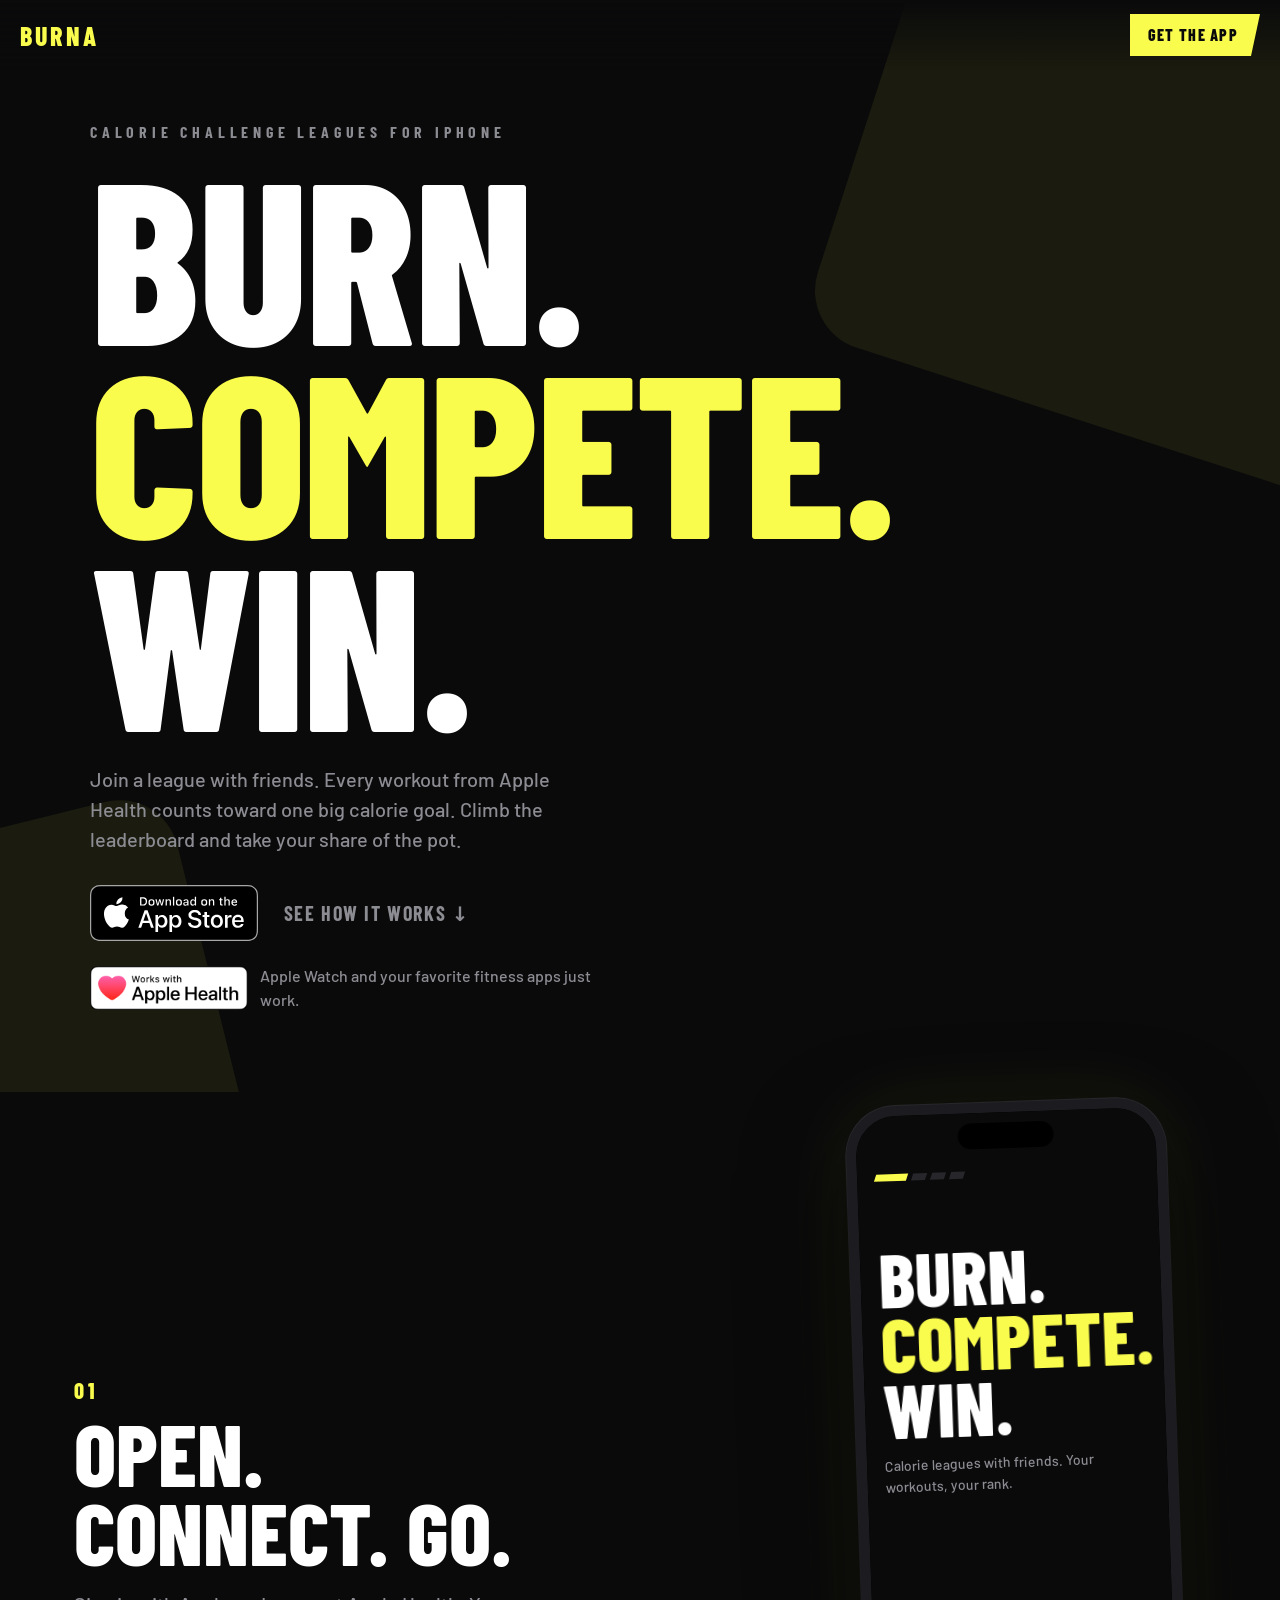
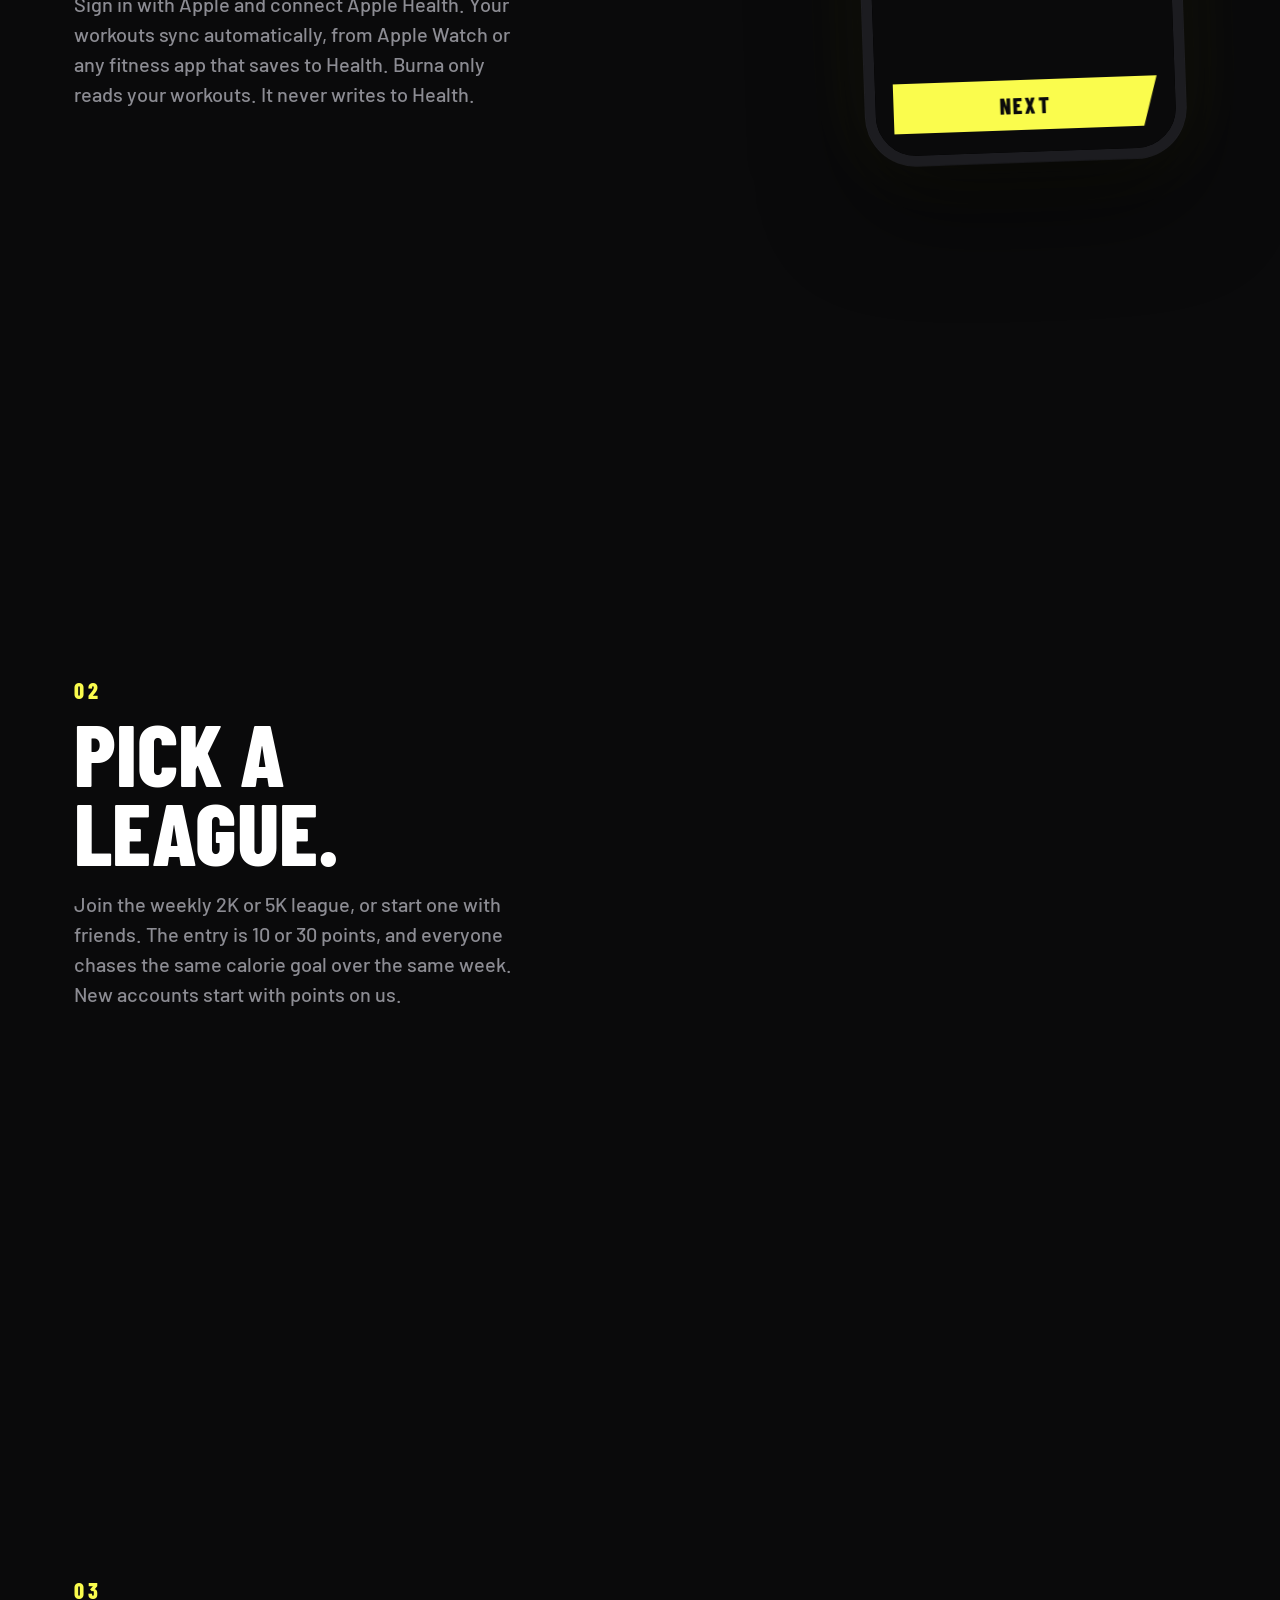
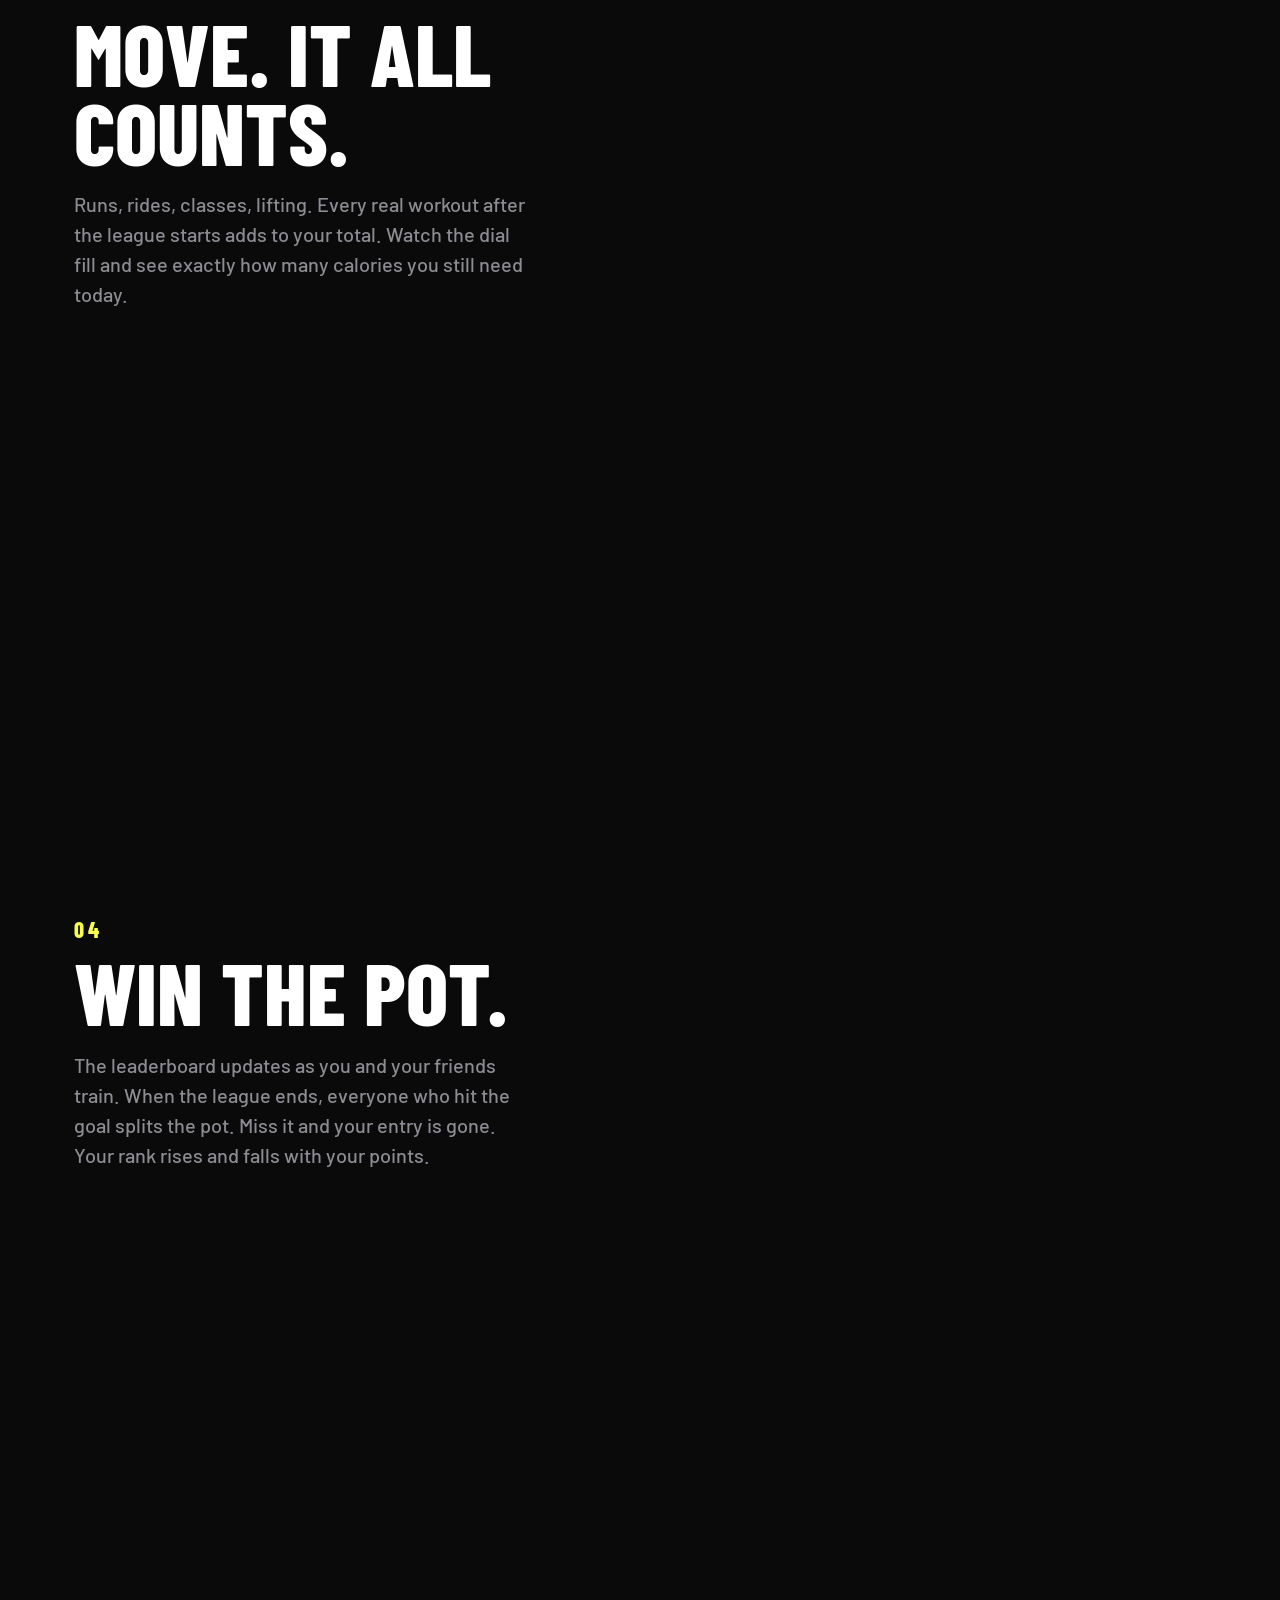
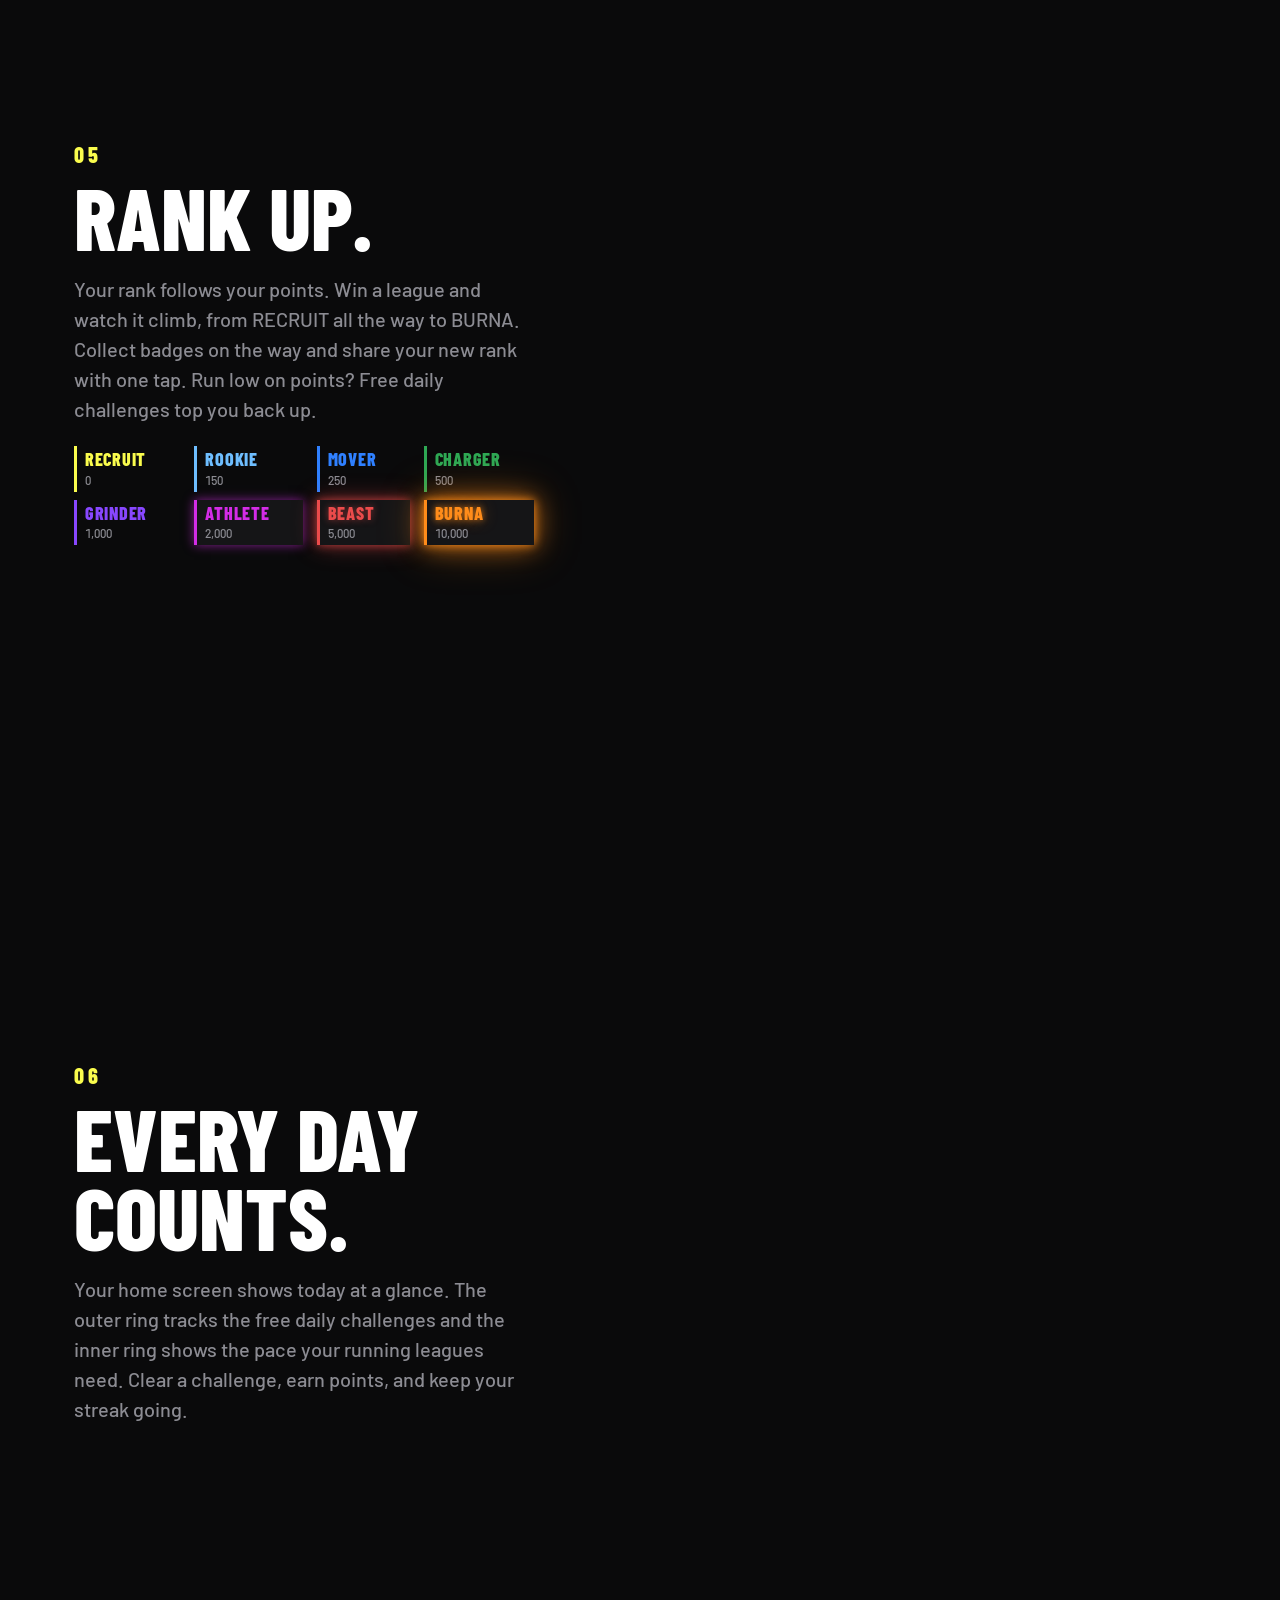
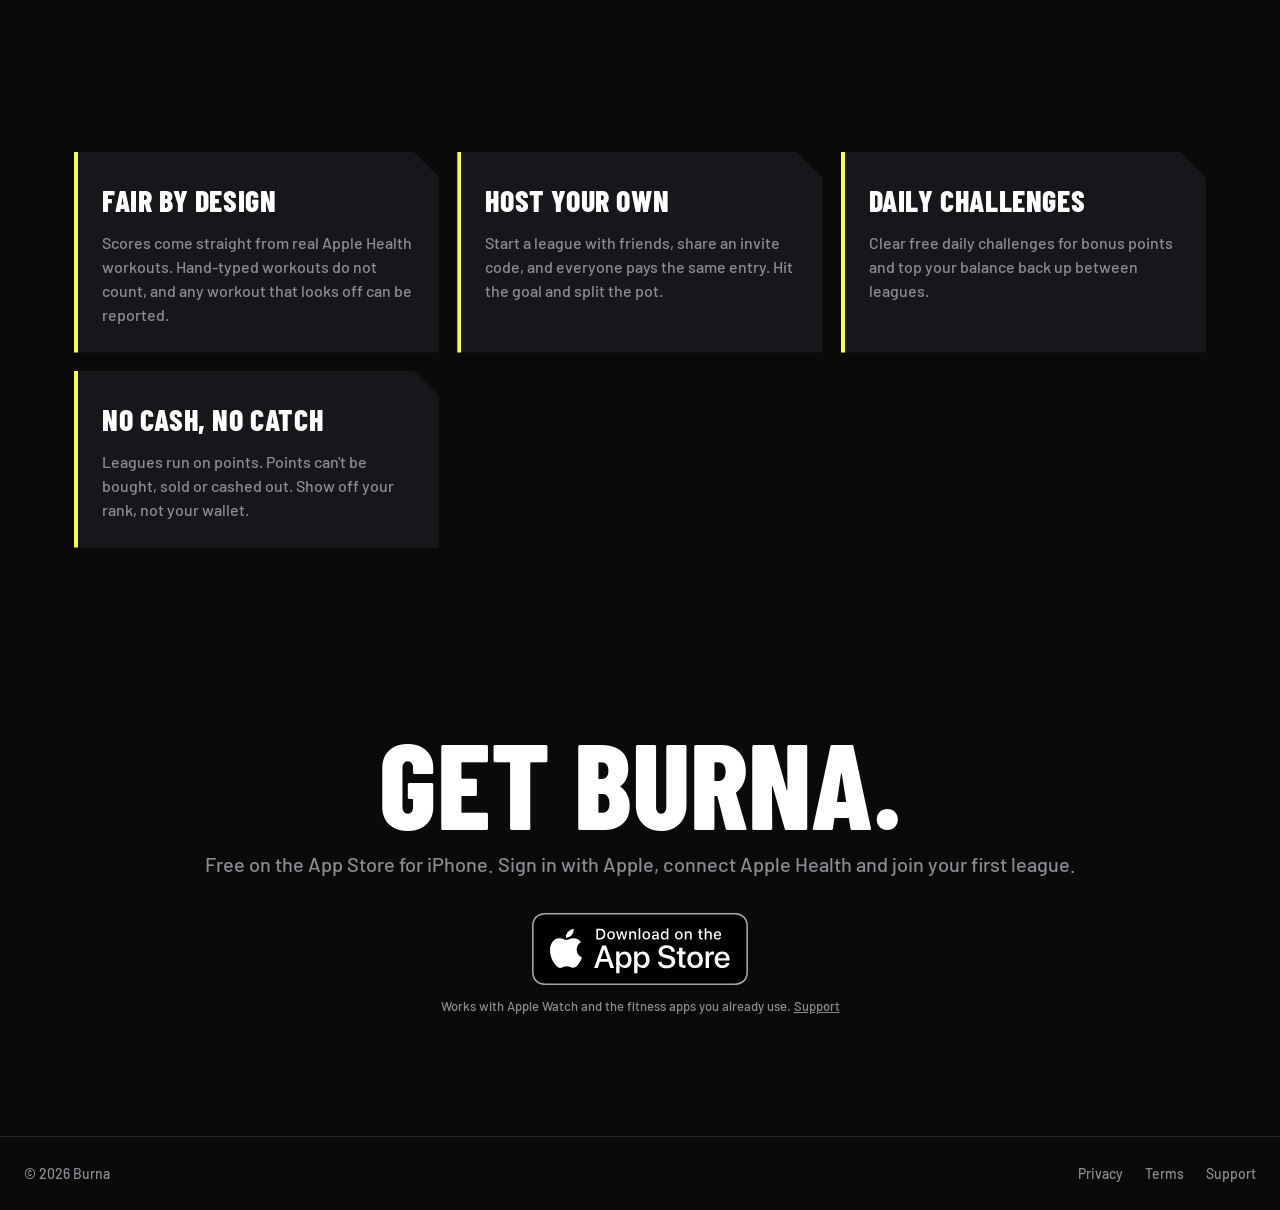
==== commit 32da29d0: "Hosts pay the same entry and take no cut: home page and terms Co-Authored-By: Claude Sonnet 5.5 <nor" ====
--- a/index.html
+++ b/index.html
@@ -160,7 +160,7 @@
 
   <section class="features">
     <div class="feat"><h3>FAIR BY DESIGN</h3><p>Scores come straight from real Apple Health workouts. Hand-typed workouts do not count, and any workout that looks off can be reported.</p></div>
-    <div class="feat"><h3>HOST YOUR OWN</h3><p>Start a league with friends, share an invite code, and keep 10% of the pot in points. You join free.</p></div>
+    <div class="feat"><h3>HOST YOUR OWN</h3><p>Start a league with friends, share an invite code, and everyone pays the same entry. Hit the goal and split the pot.</p></div>
     <div class="feat"><h3>DAILY CHALLENGES</h3><p>Clear free daily challenges for bonus points and top your balance back up between leagues.</p></div>
     <div class="feat"><h3>NO CASH, NO CATCH</h3><p>Leagues run on points. Points can't be bought, sold or cashed out. Show off your rank, not your wallet.</p></div>
   </section>
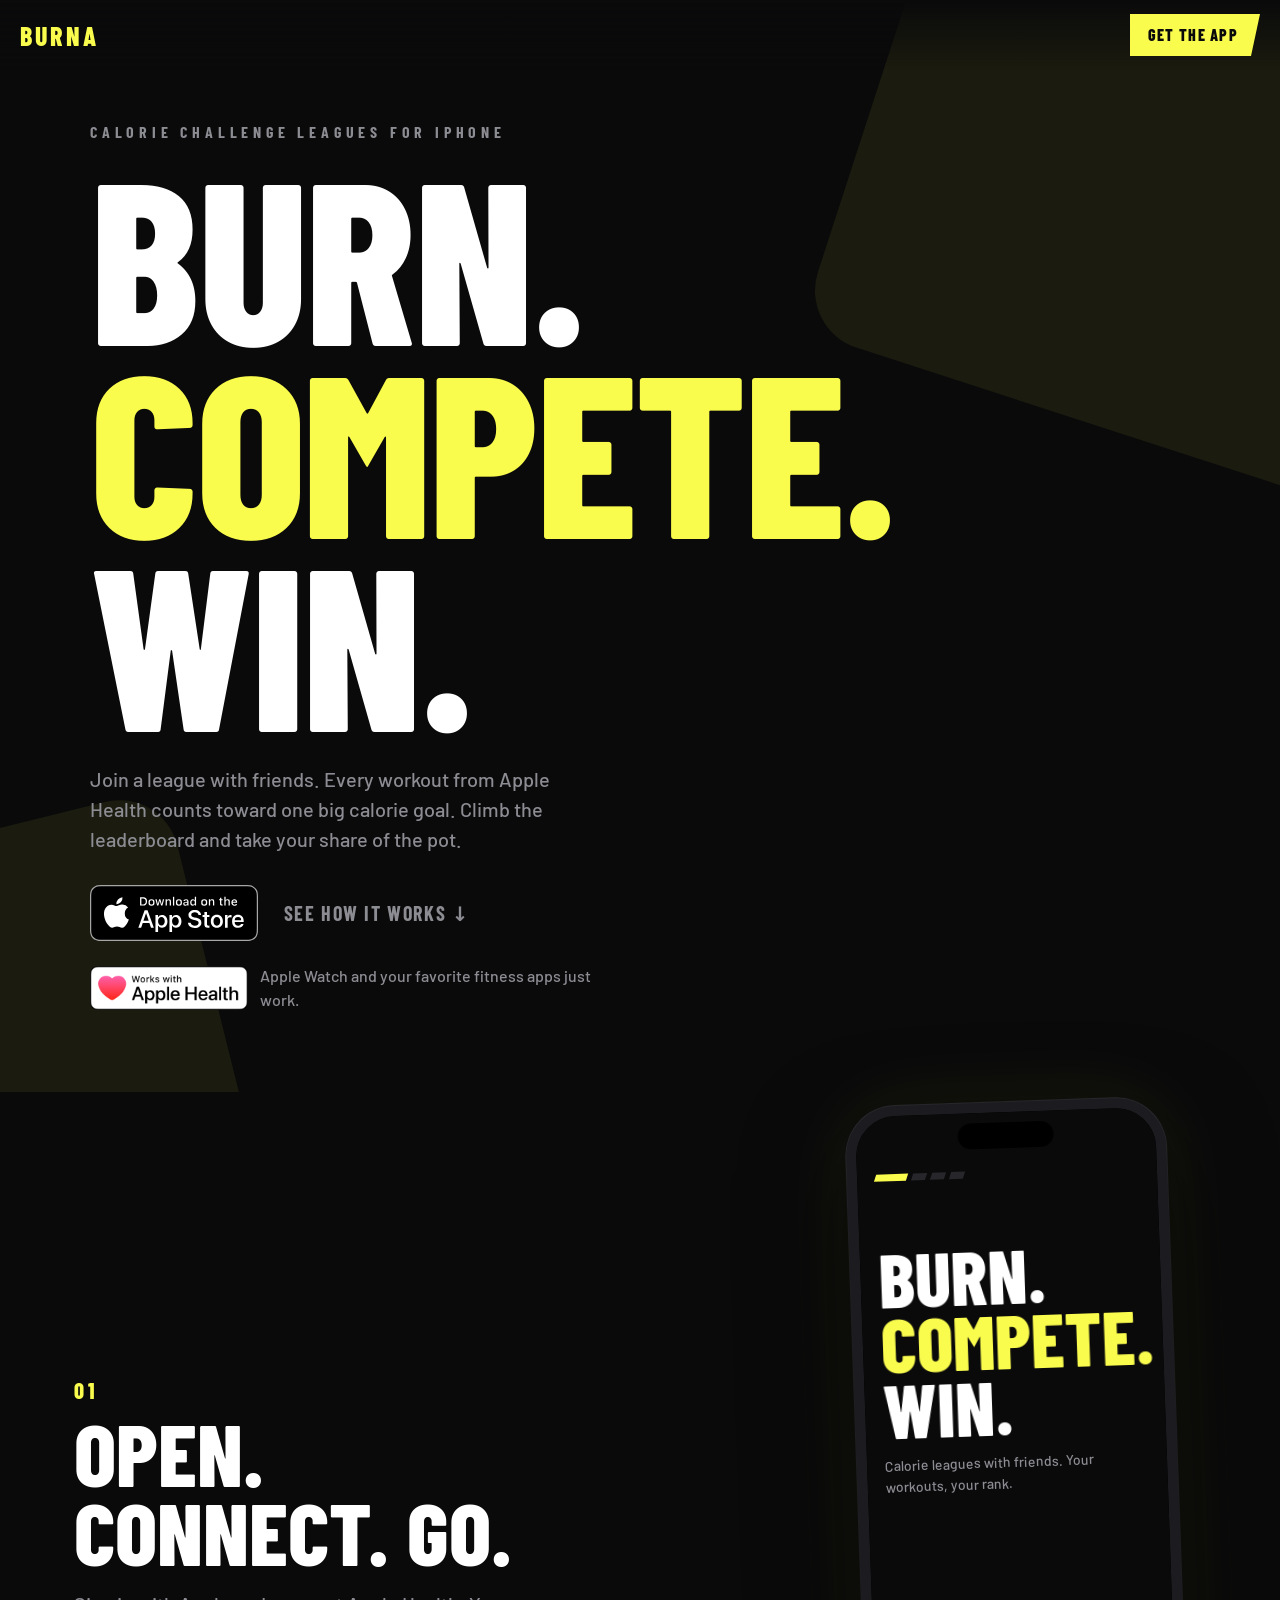
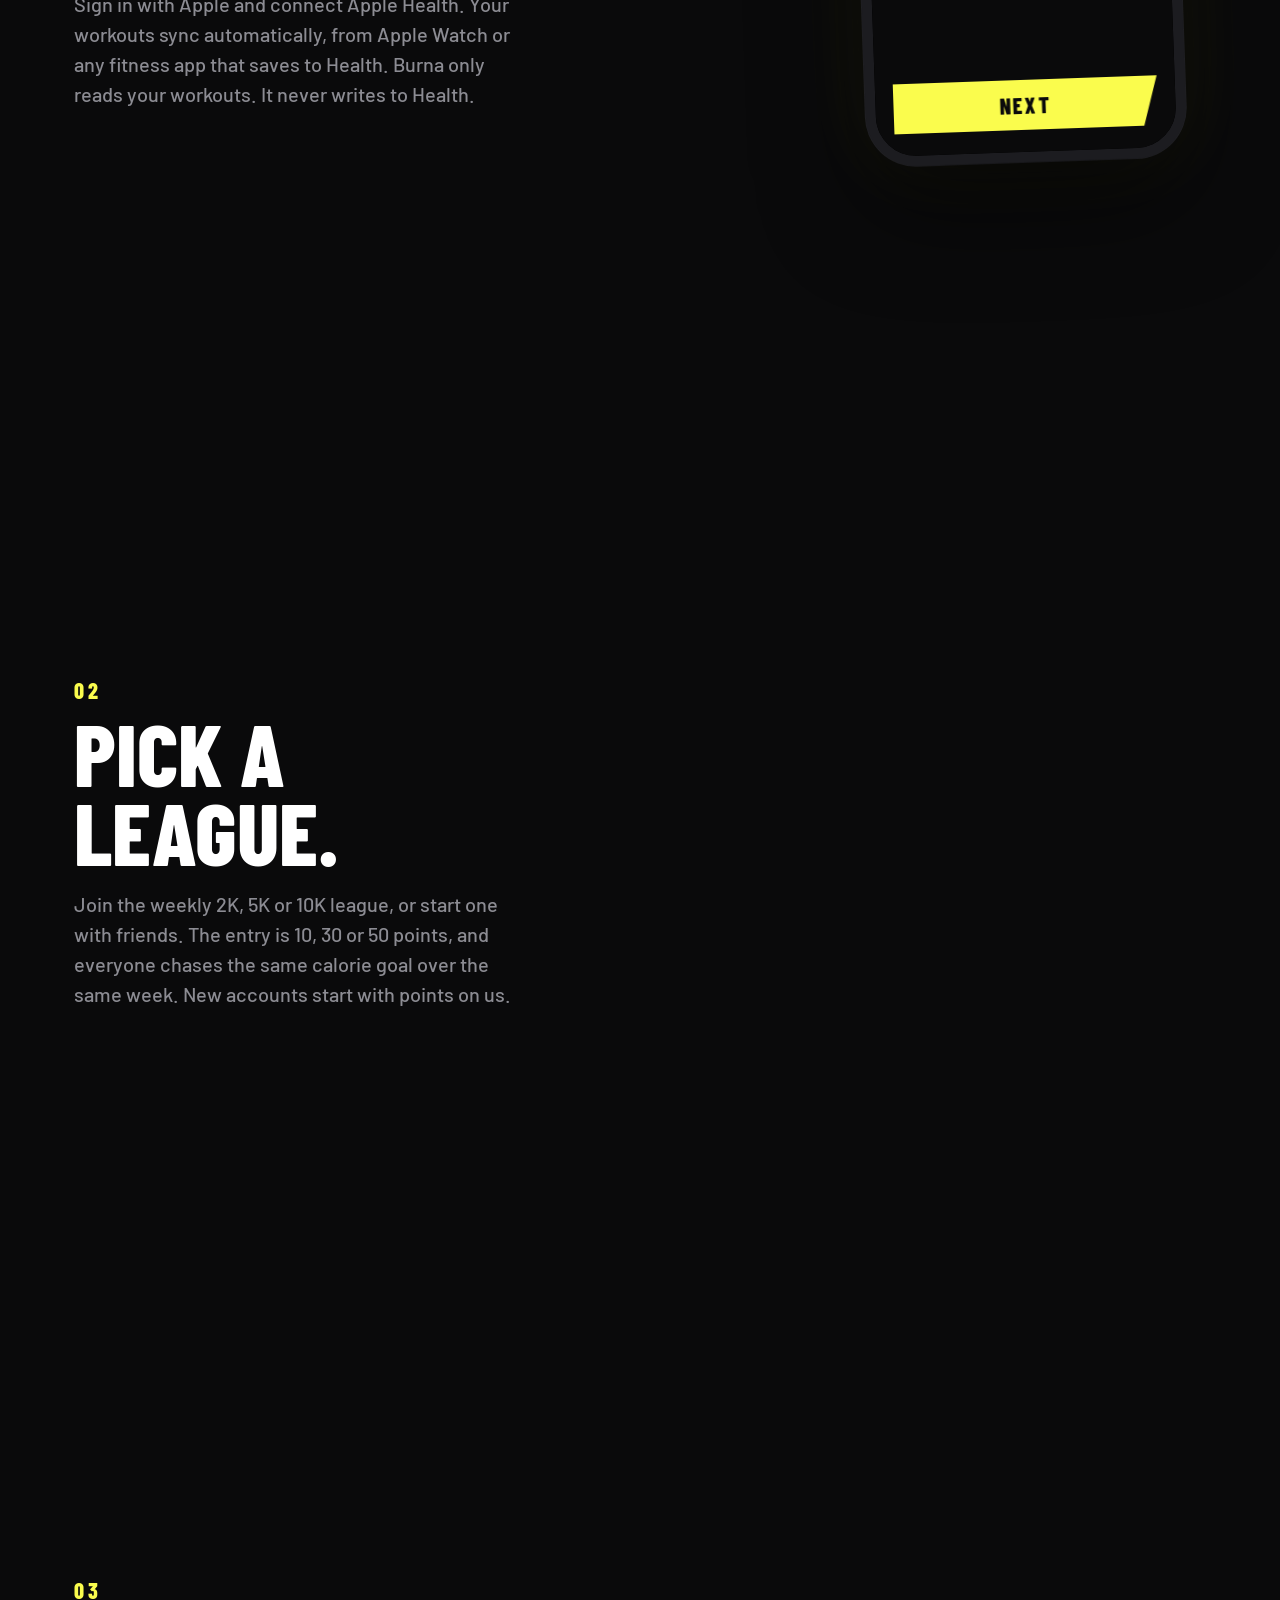
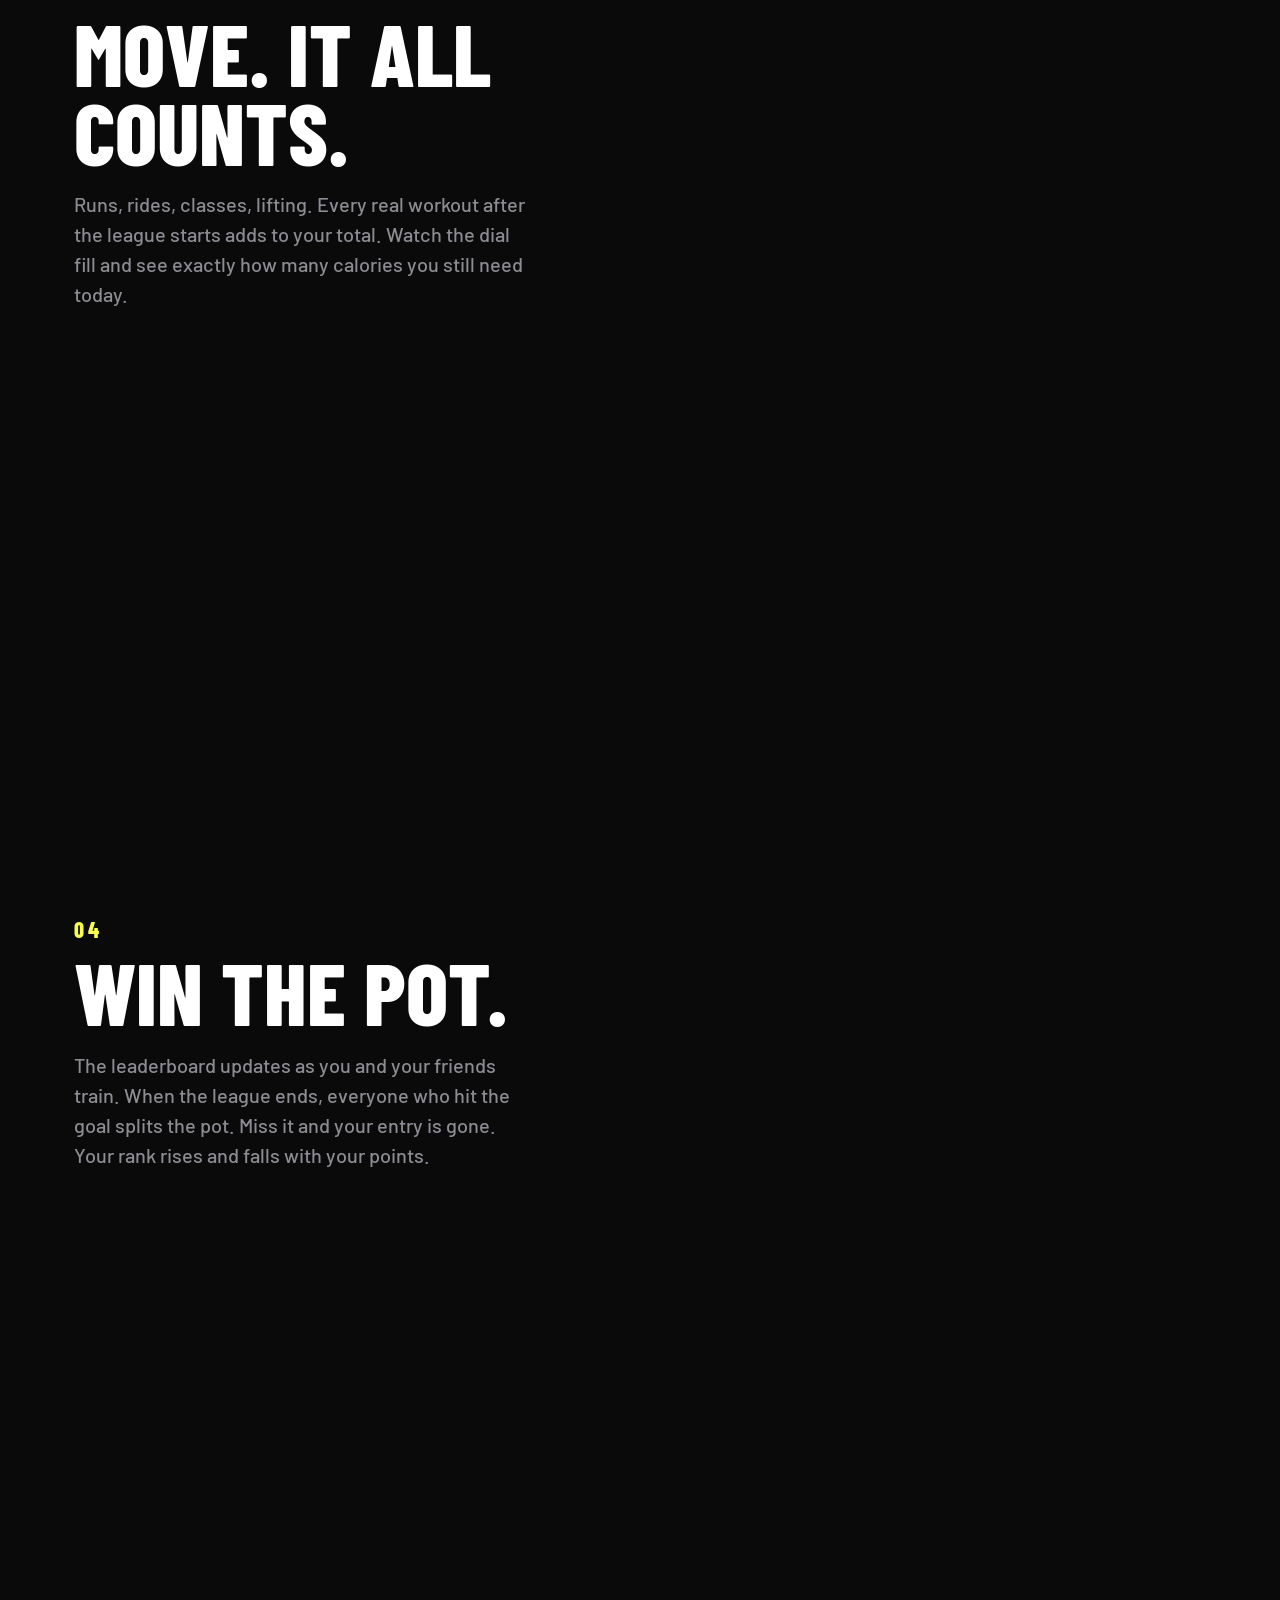
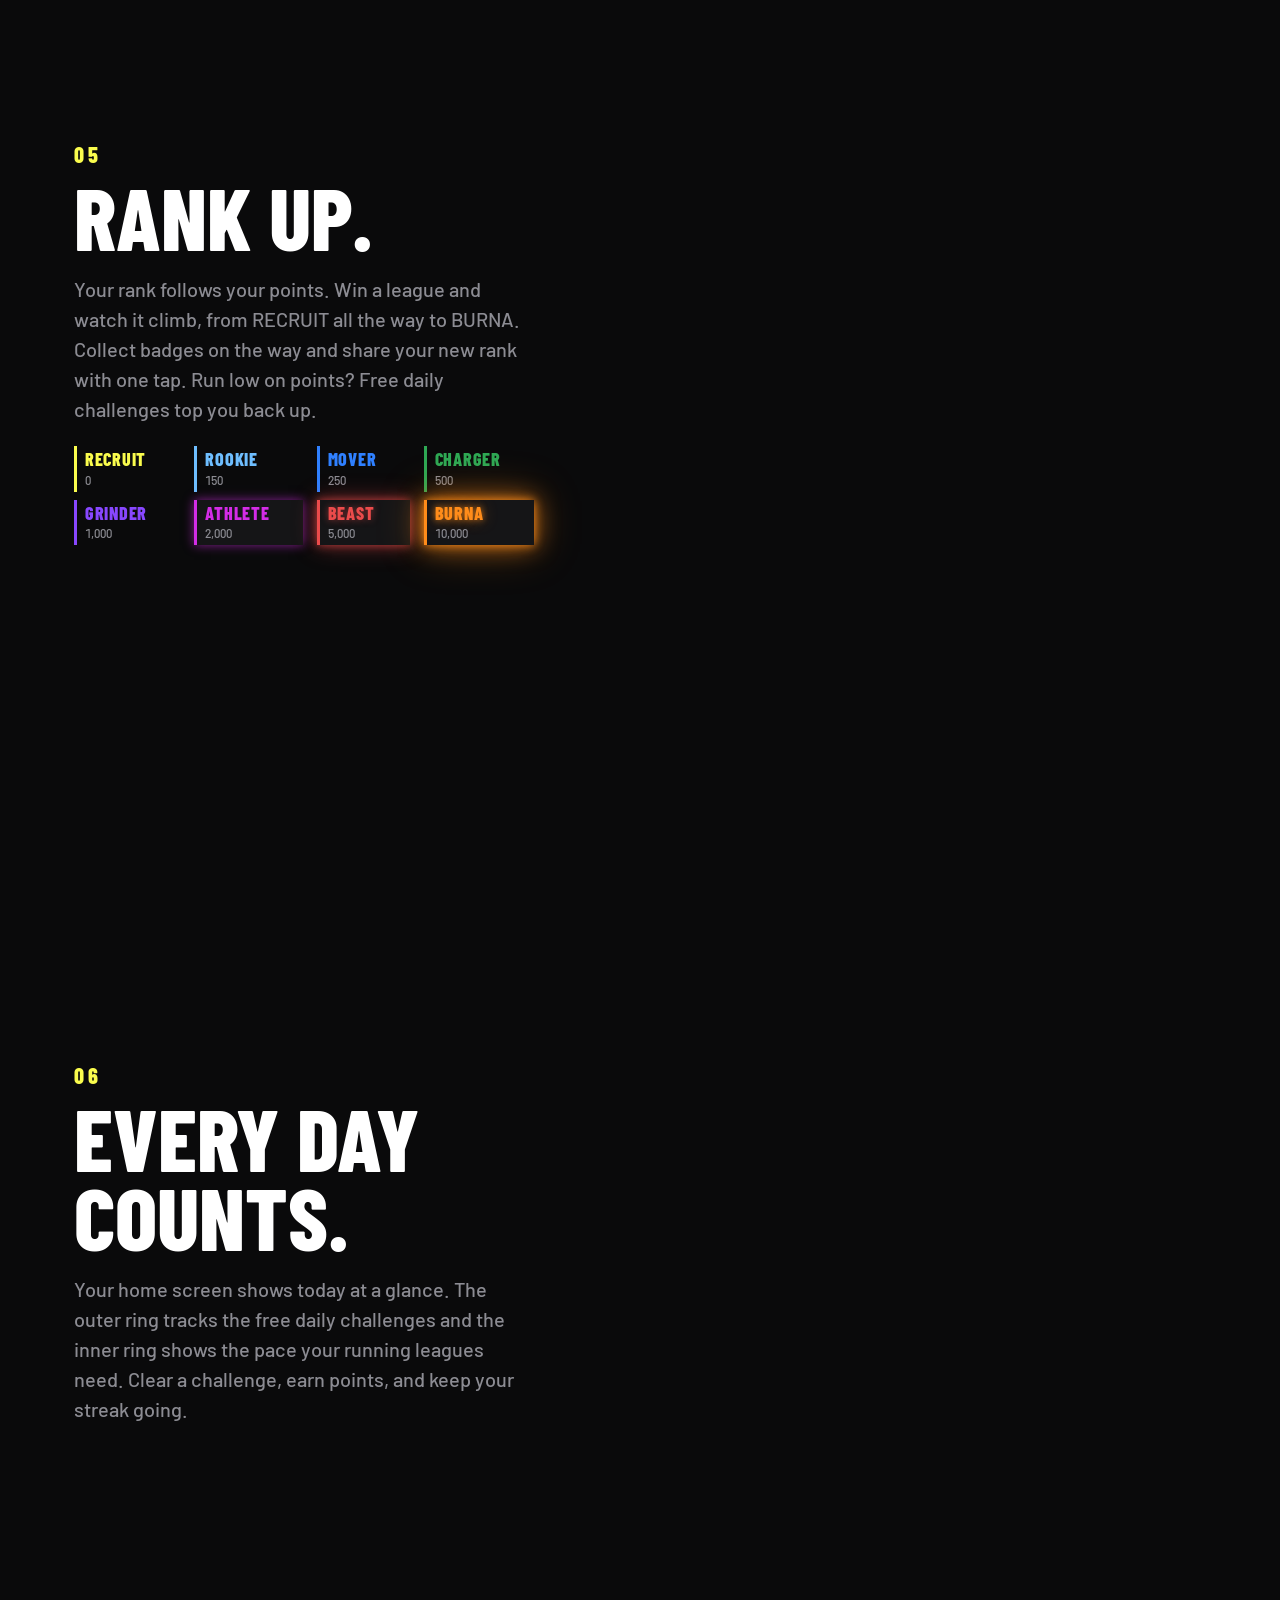
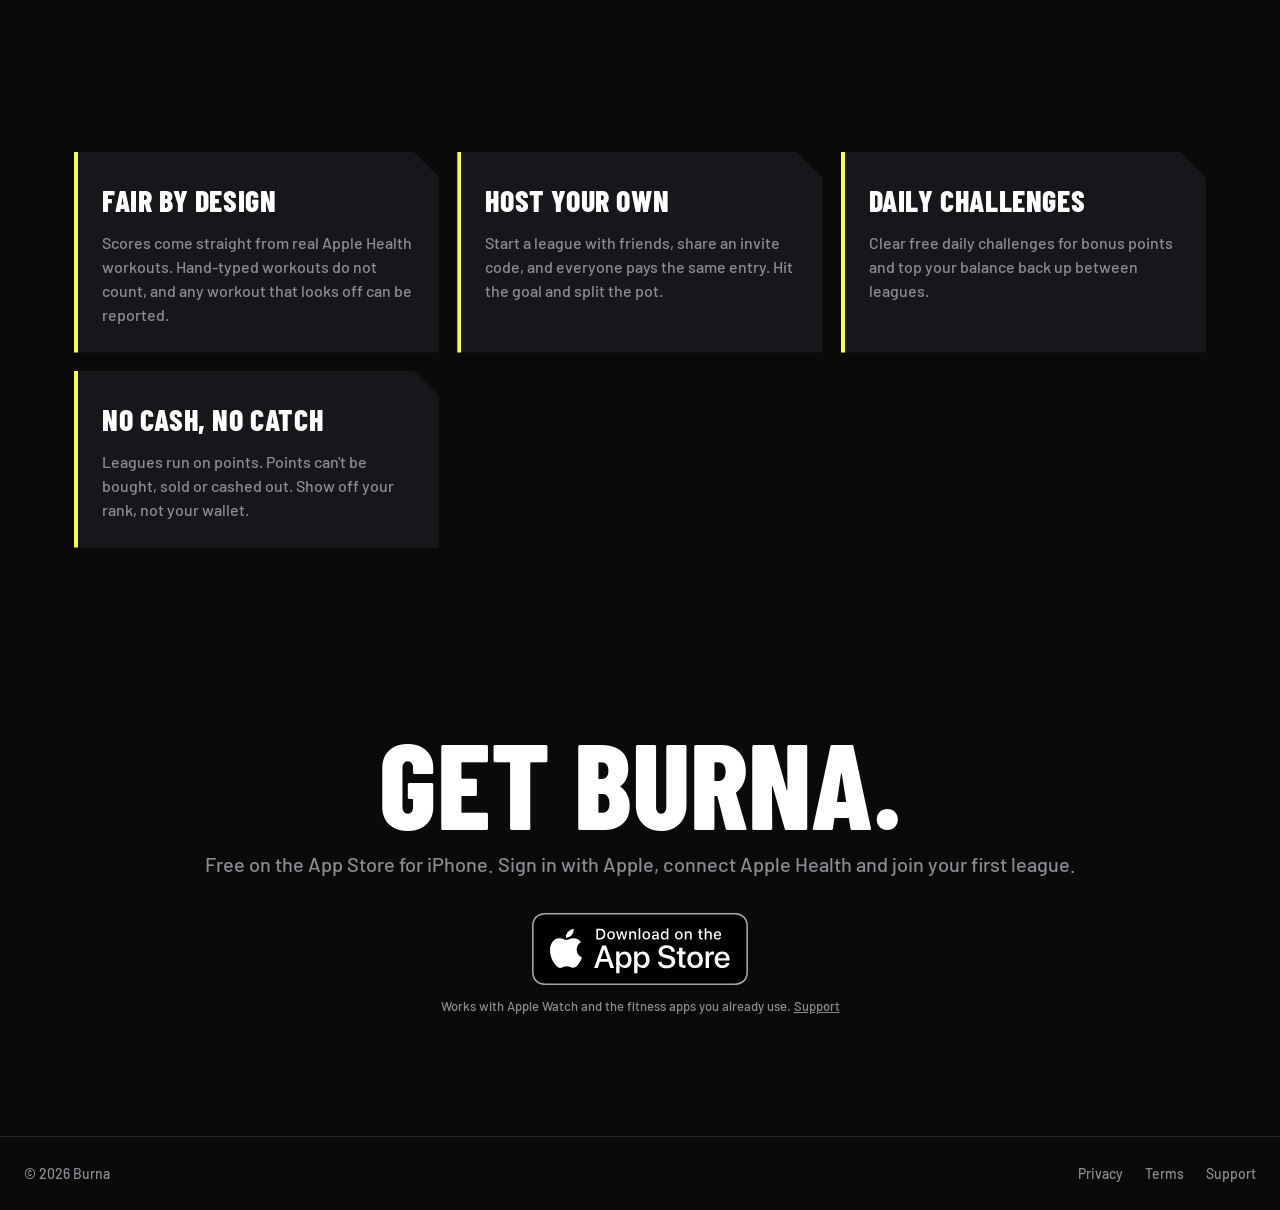
==== commit 6e6ad12a: "Home page: weekly 2K, 5K or 10K league, entry 10, 30 or 50 points Co-Authored-By: Claude Sonnet 5.5 " ====
--- a/index.html
+++ b/index.html
@@ -132,7 +132,7 @@
       <article class="step" data-step="1">
         <p class="num">02</p>
         <h2>PICK A LEAGUE.</h2>
-        <p>Join the weekly 2K or 5K league, or start one with friends. The entry is 10 or 30 points, and everyone chases the same calorie goal over the same week. New accounts start with points on us.</p>
+        <p>Join the weekly 2K, 5K or 10K league, or start one with friends. The entry is 10, 30 or 50 points, and everyone chases the same calorie goal over the same week. New accounts start with points on us.</p>
       </article>
       <article class="step" data-step="2">
         <p class="num">03</p>
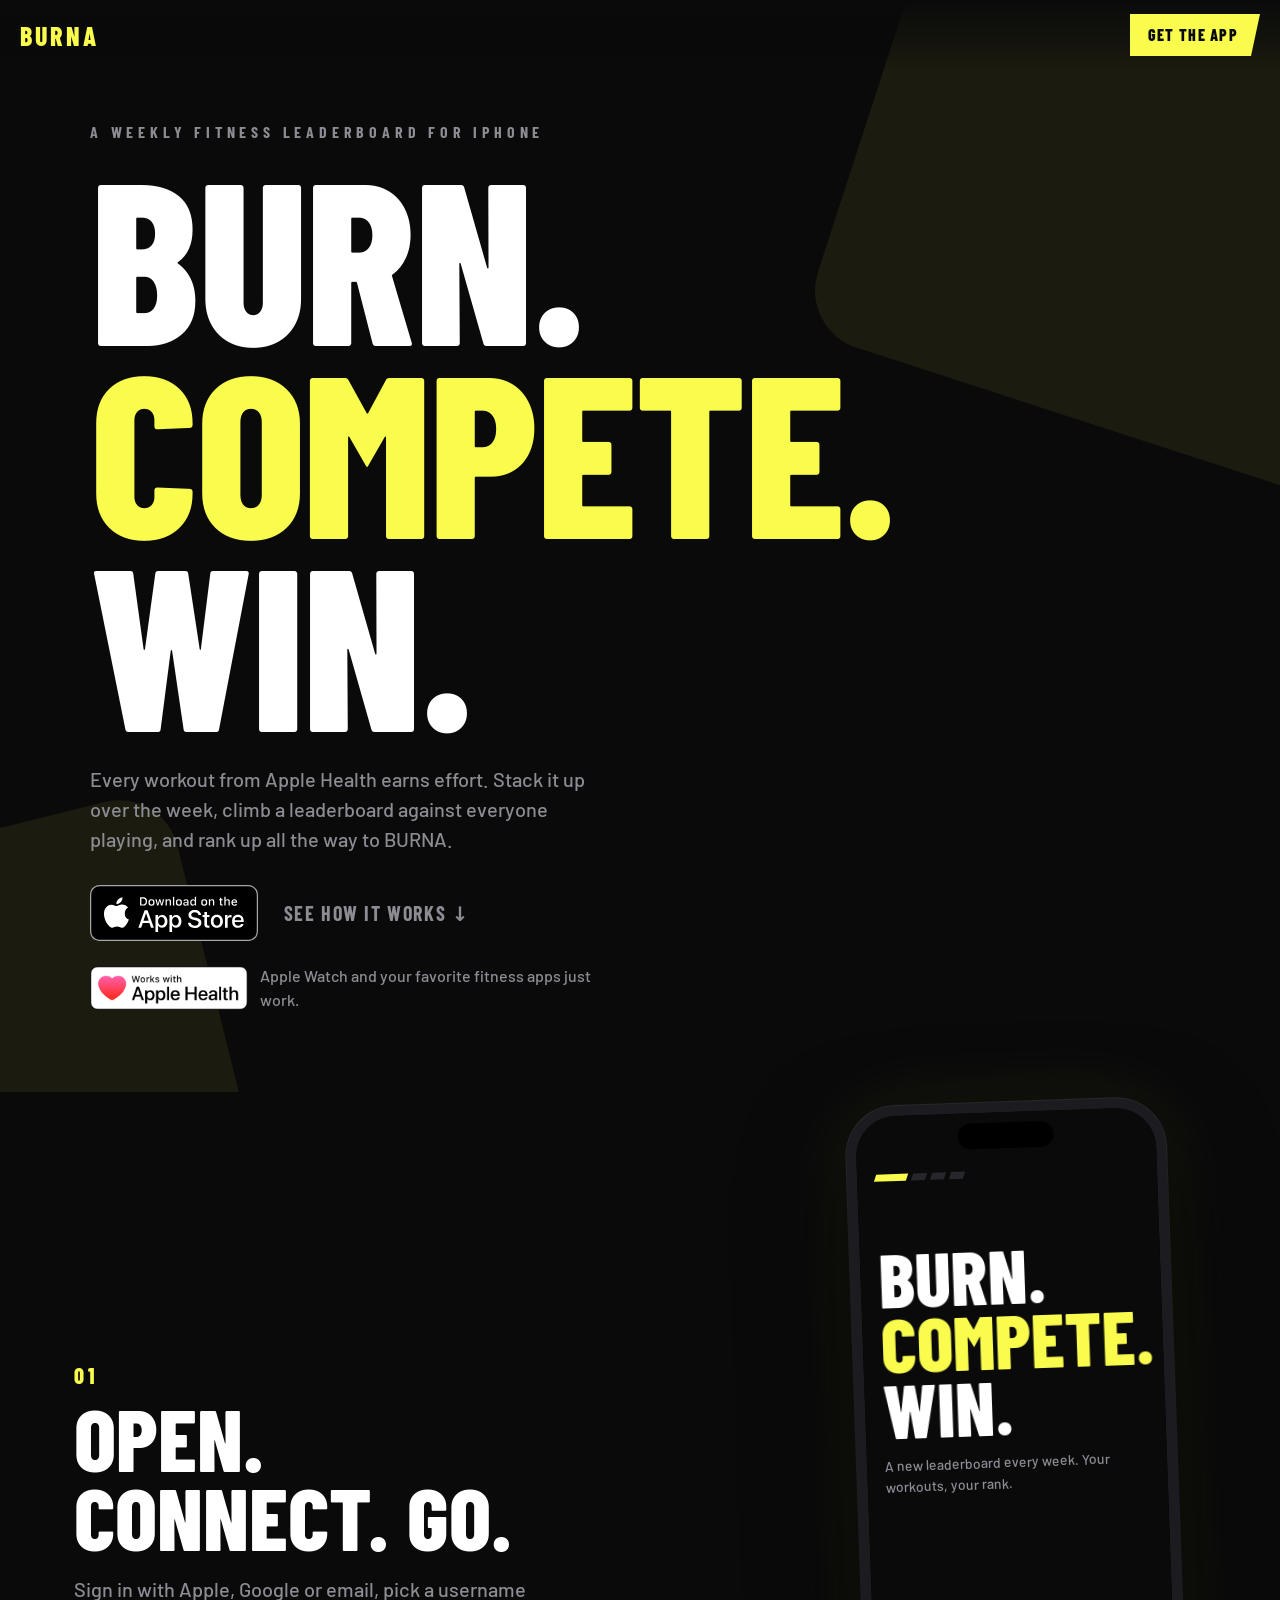
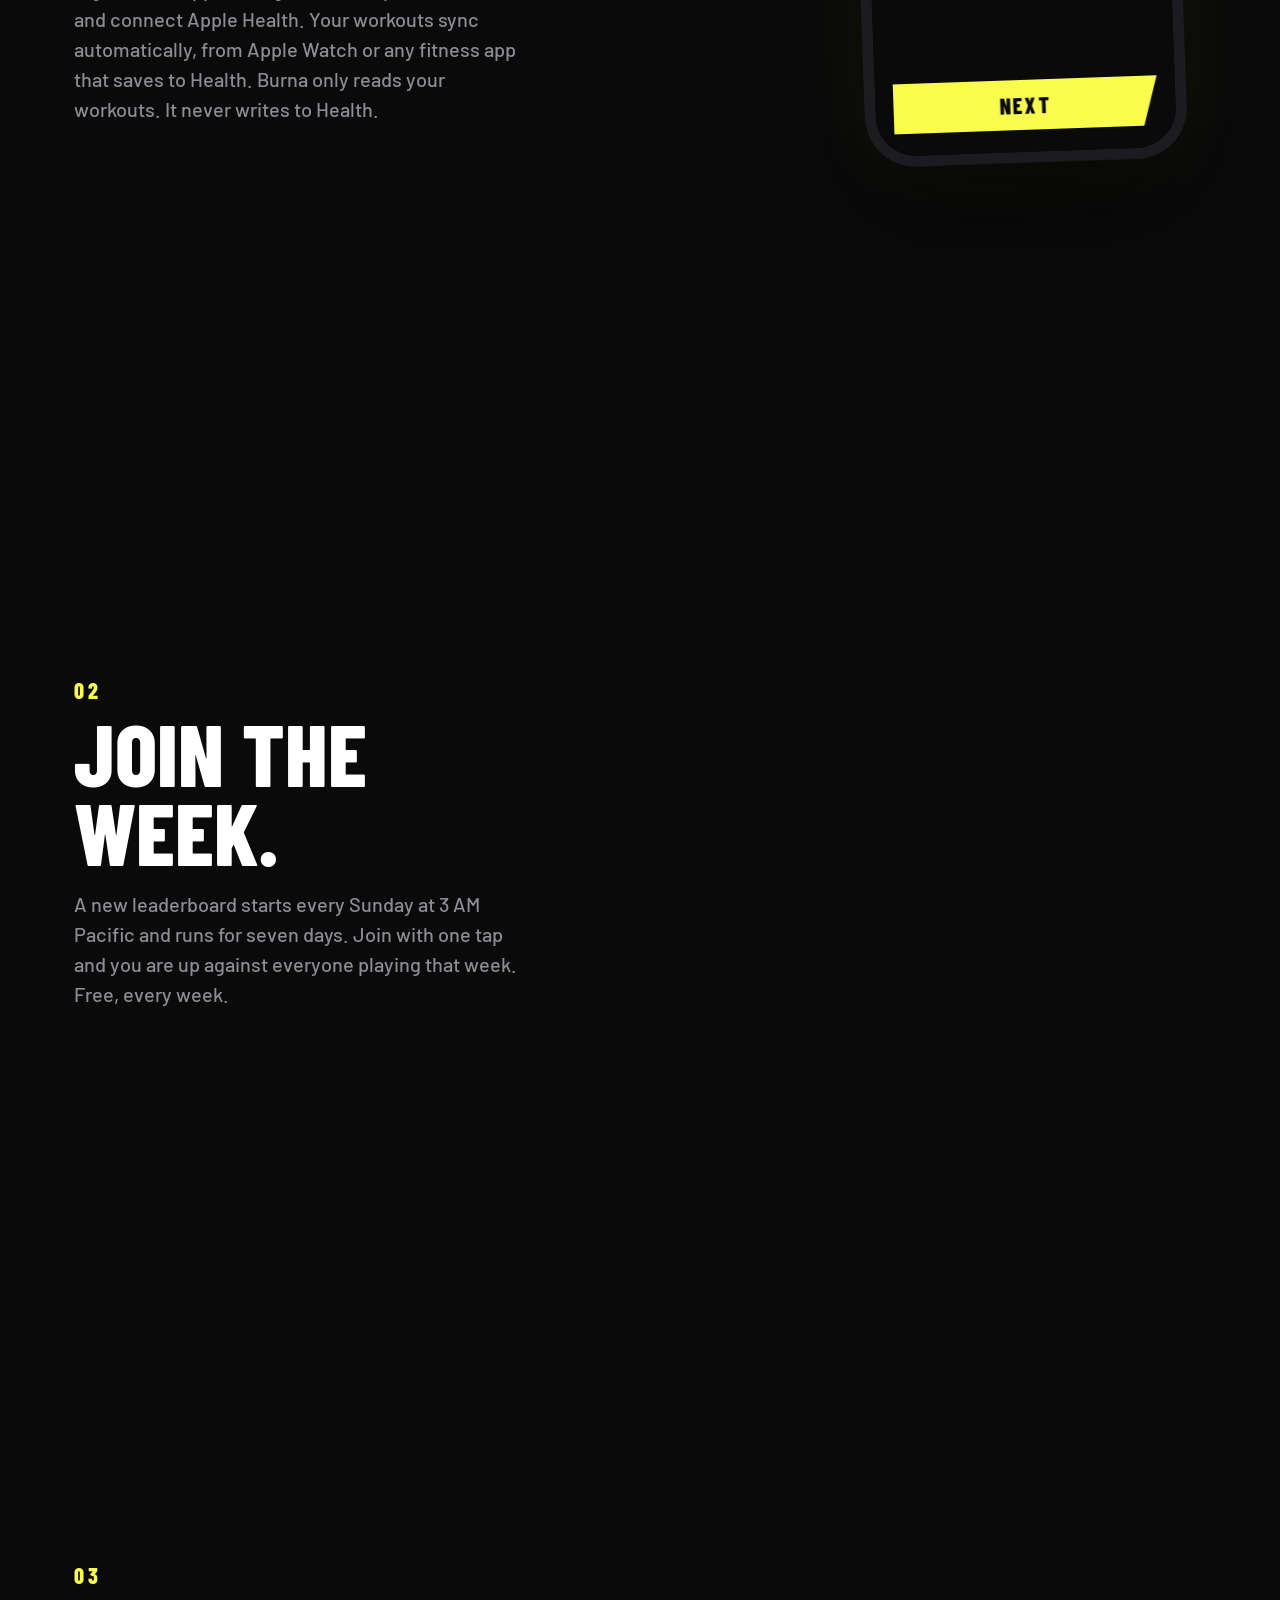
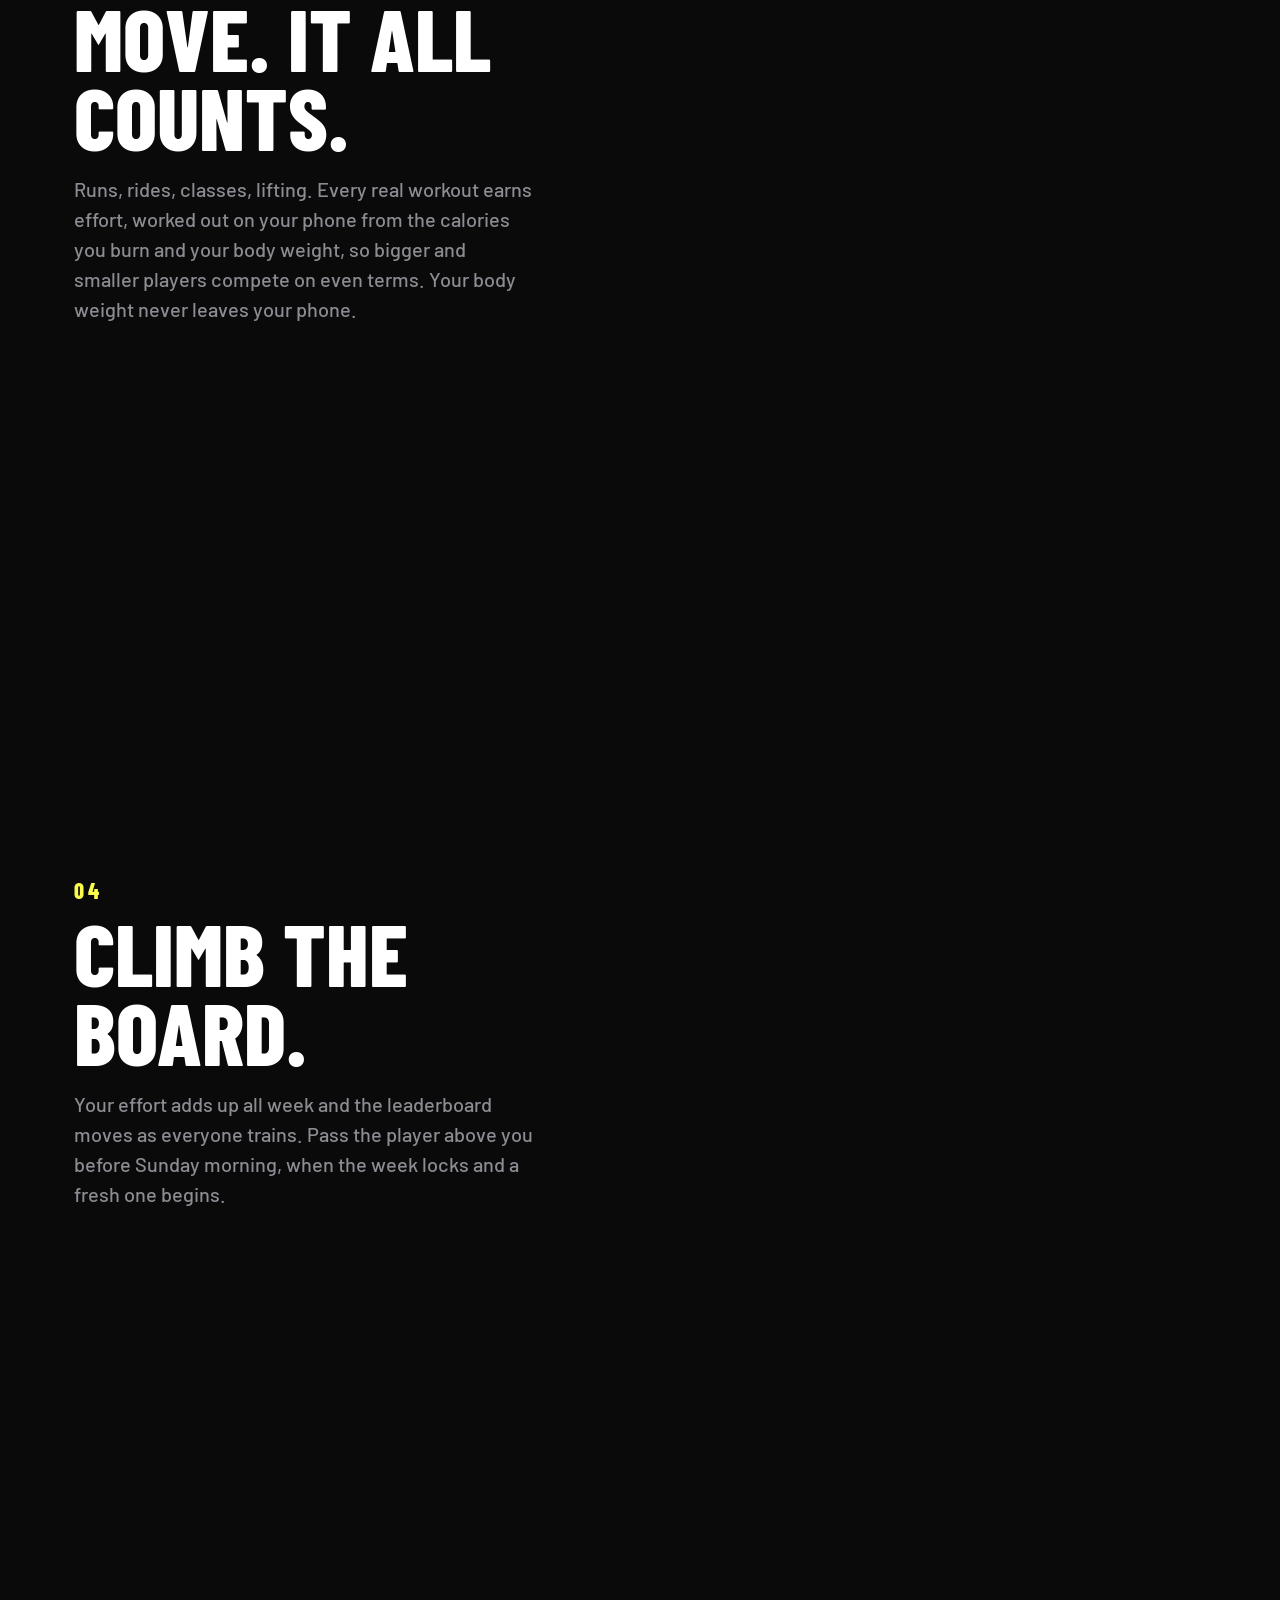
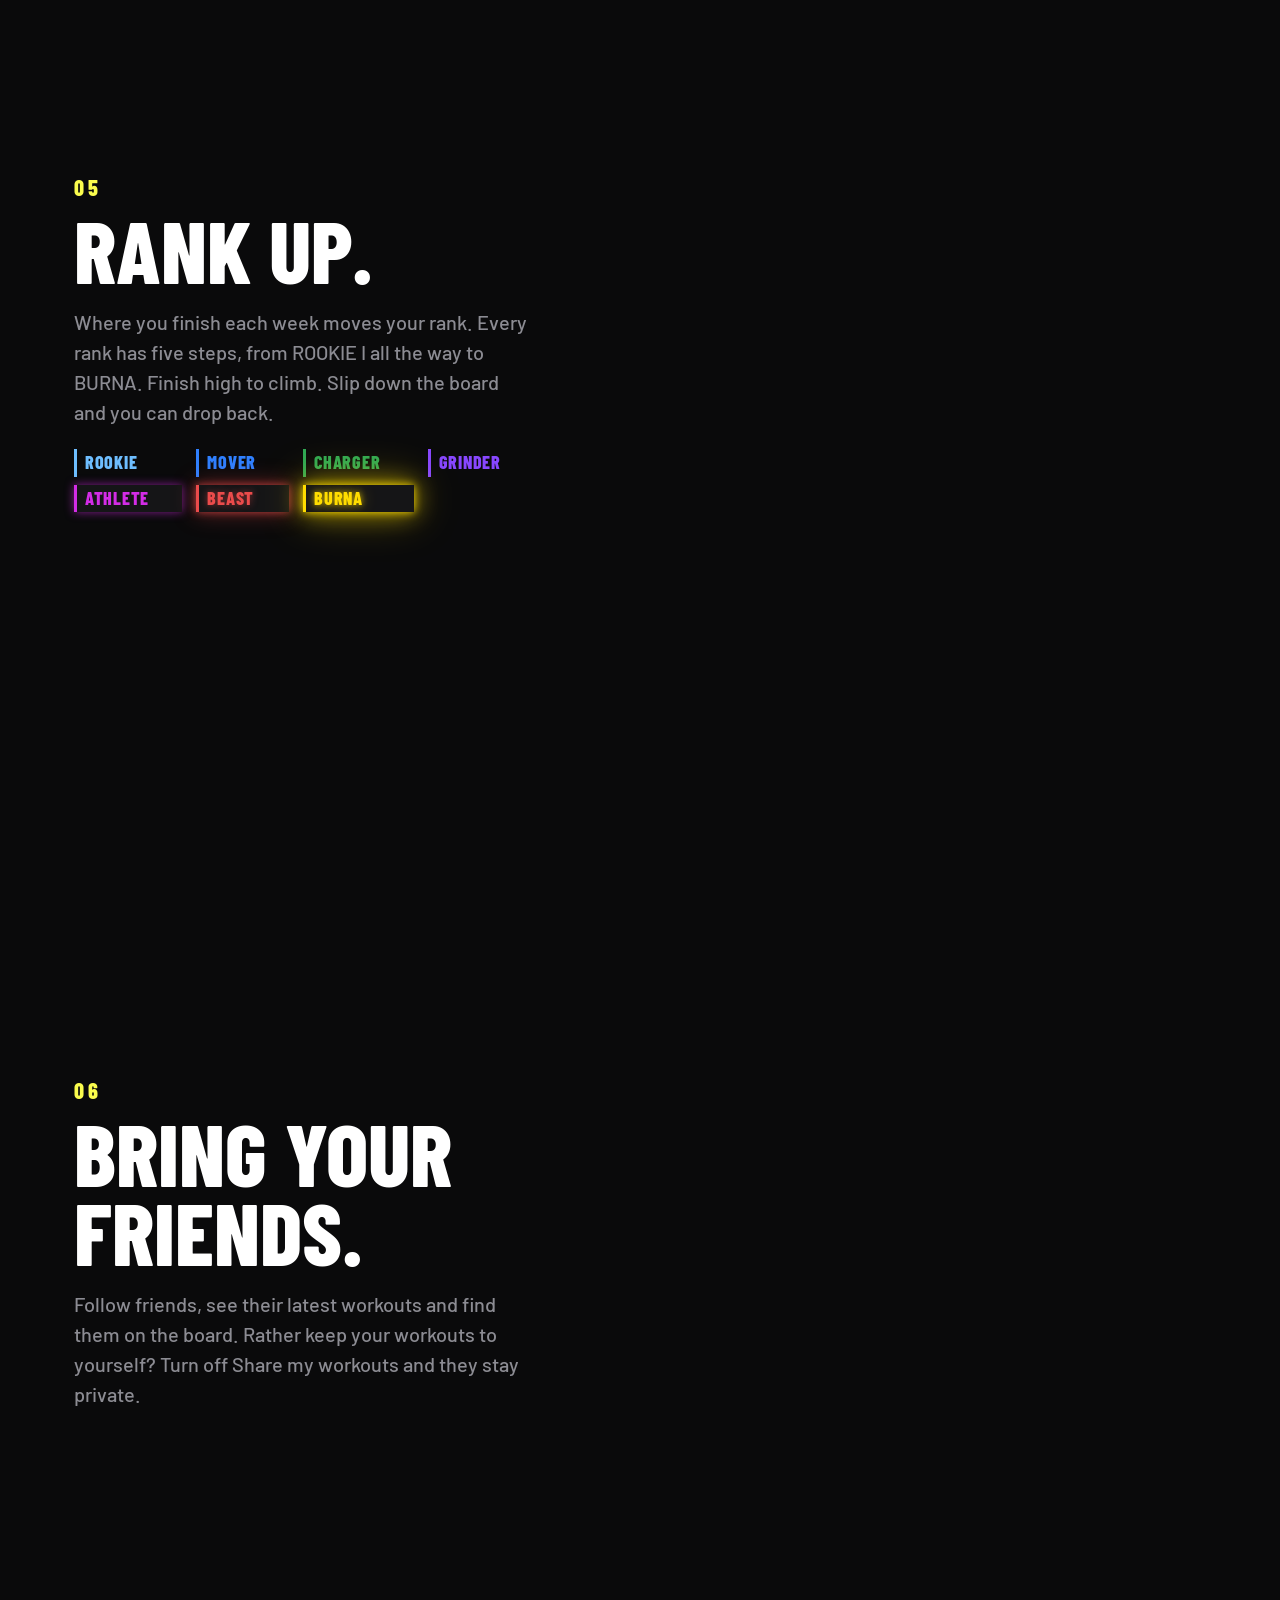
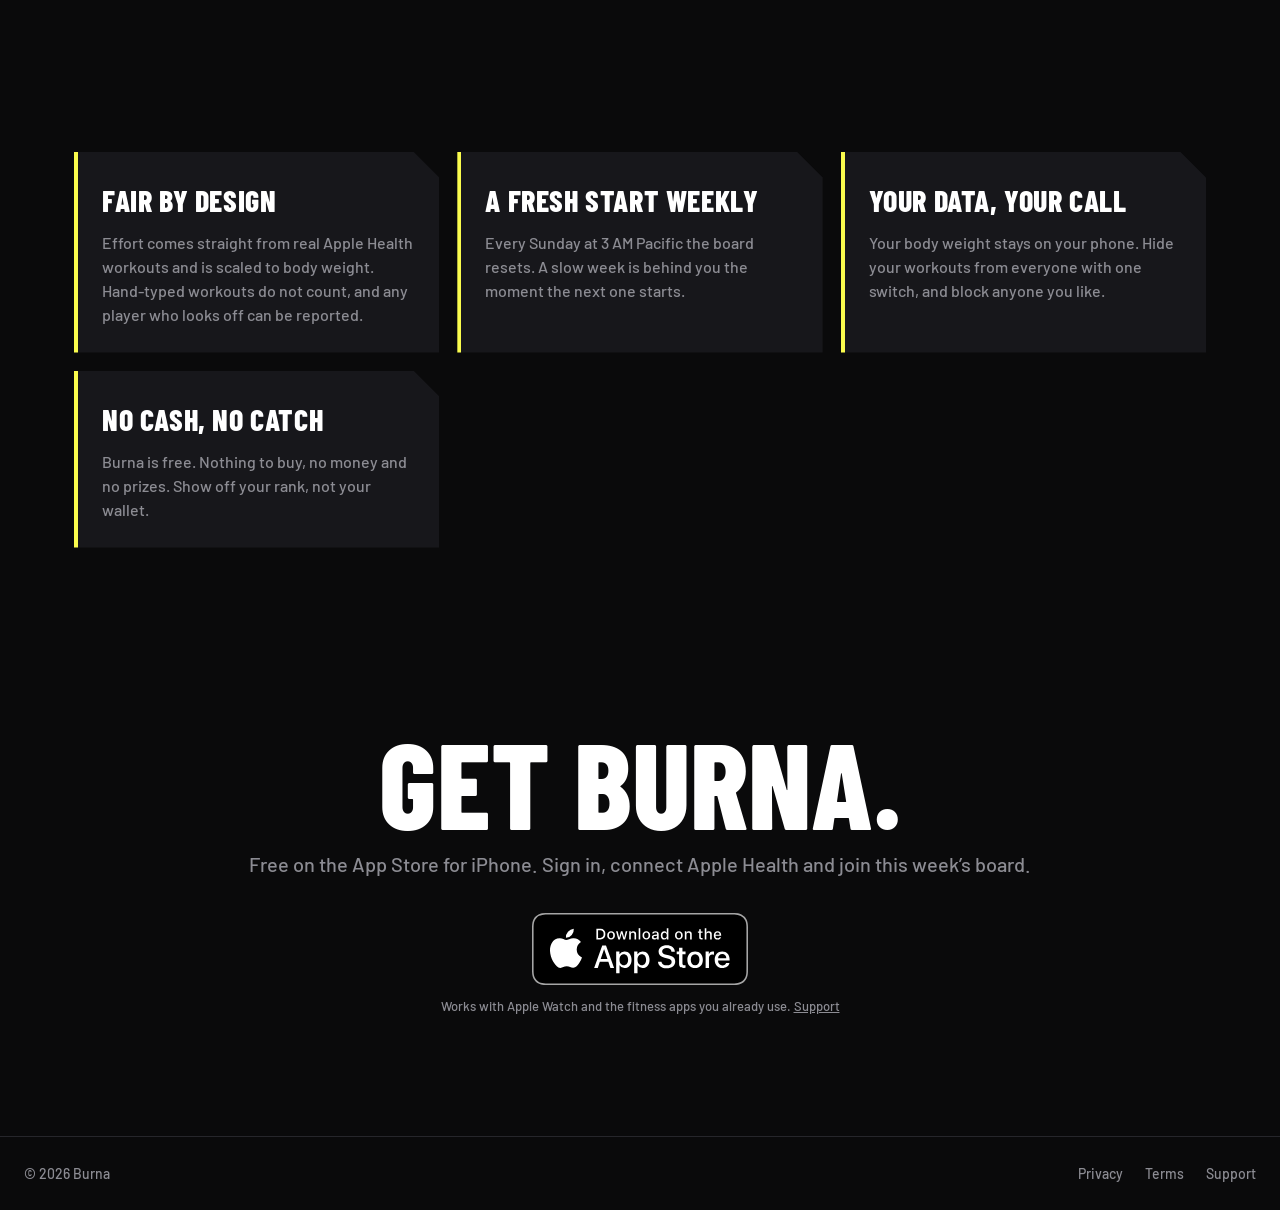
==== commit 0ed597ff: "Landing: weekly leaderboard, effort and ranks instead of leagues Rewrites the hero, the six-step scr" ====
--- a/index.html
+++ b/index.html
@@ -3,30 +3,30 @@
 <head>
 <meta charset="utf-8">
 <meta name="viewport" content="width=device-width, initial-scale=1, viewport-fit=cover">
-<title>Burna: Calorie Challenge Leagues for iPhone</title>
-<meta name="description" content="Burna is a free calorie challenge app for iPhone and Apple Watch. Join a calorie league, burn calories in real workouts from Apple Health, beat the goal and climb the leaderboard. Download on the App Store.">
+<title>Burna: Weekly Fitness Leaderboard for iPhone</title>
+<meta name="description" content="Burna is a free fitness game for iPhone and Apple Watch. Your Apple Health workouts earn effort, a new leaderboard starts every week, and where you finish moves your rank. Download on the App Store.">
 <meta name="apple-itunes-app" content="app-id=6826509642">
 <meta name="theme-color" content="#0A0A0B">
 <link rel="canonical" href="https://burna.win/">
 <meta property="og:site_name" content="Burna">
-<meta property="og:title" content="Burna: Calorie Challenge Leagues">
-<meta property="og:description" content="Burna: calorie challenge leagues. Your Apple Health workouts count, everyone who hits the goal splits the pot. Free on the App Store.">
+<meta property="og:title" content="Burna: Weekly Fitness Leaderboard">
+<meta property="og:description" content="A new fitness leaderboard every week. Your Apple Health workouts earn effort, and where you finish moves your rank. Free on the App Store.">
 <meta property="og:type" content="website">
 <meta property="og:url" content="https://burna.win/">
 <meta property="og:image" content="https://burna.win/og.png">
 <meta property="og:image:width" content="1200">
 <meta property="og:image:height" content="630">
-<meta property="og:image:alt" content="Burna: Burn. Compete. Win. Calorie challenge leagues on the App Store.">
+<meta property="og:image:alt" content="Burna: Burn. Compete. Win. Free on the App Store.">
 <meta name="twitter:card" content="summary_large_image">
-<meta name="twitter:title" content="Burna: Calorie Challenge Leagues">
-<meta name="twitter:description" content="Join a calorie league with friends. Your workouts count, everyone who hits the goal splits the pot.">
+<meta name="twitter:title" content="Burna: Weekly Fitness Leaderboard">
+<meta name="twitter:description" content="A new fitness leaderboard every week. Your workouts earn effort, your place moves your rank.">
 <meta name="twitter:image" content="https://burna.win/og.png">
-<script type="application/ld+json">{"@context":"https://schema.org","@type":"MobileApplication","name":"Burna","alternateName":"Burna Calorie Leagues","description":"Calorie challenge leagues for iPhone and Apple Watch. Join a league, burn calories in real workouts and climb the leaderboard.","applicationCategory":"HealthApplication","operatingSystem":"iOS","url":"https://burna.win/","downloadUrl":"https://apps.apple.com/us/app/burna/id6826509642","image":"https://burna.win/icon.png","offers":{"@type":"Offer","price":"0","priceCurrency":"USD"},"author":{"@type":"Person","name":"Hemendu Roy"}}</script>
+<script type="application/ld+json">{"@context":"https://schema.org","@type":"MobileApplication","name":"Burna","alternateName":"Burna Fitness Leaderboard","description":"A weekly fitness leaderboard for iPhone and Apple Watch. Your Apple Health workouts earn effort, and where you finish each week moves your rank.","applicationCategory":"HealthApplication","operatingSystem":"iOS","url":"https://burna.win/","downloadUrl":"https://apps.apple.com/us/app/burna/id6826509642","image":"https://burna.win/icon.png","offers":{"@type":"Offer","price":"0","priceCurrency":"USD"},"author":{"@type":"Person","name":"Hemendu Roy"}}</script>
 <link rel="icon" href="favicon.svg" type="image/svg+xml">
 <link rel="preconnect" href="https://fonts.googleapis.com">
 <link rel="preconnect" href="https://fonts.gstatic.com" crossorigin>
 <link rel="stylesheet" href="https://fonts.googleapis.com/css2?family=Barlow+Condensed:wght@600;700;800&family=Barlow:wght@500;600&display=swap">
-<link rel="stylesheet" href="style.css?v=13">
+<link rel="stylesheet" href="style.css?v=14">
 </head>
 <body>
 
@@ -40,9 +40,9 @@
     <div class="slab slab-a" aria-hidden="true"></div>
     <div class="slab slab-b" aria-hidden="true"></div>
     <div class="hero-inner">
-      <p class="eyebrow">CALORIE CHALLENGE LEAGUES FOR IPHONE</p>
+      <p class="eyebrow">A WEEKLY FITNESS LEADERBOARD FOR IPHONE</p>
       <h1><span>BURN.</span><span class="y">COMPETE.</span><span>WIN.</span></h1>
-      <p class="lede">Join a league with friends. Every workout from Apple Health counts toward one big calorie goal. Climb the leaderboard and take your share of the pot.</p>
+      <p class="lede">Every workout from Apple Health earns effort. Stack it up over the week, climb a leaderboard against everyone playing, and rank up all the way to BURNA.</p>
       <div class="hero-actions">
         <a class="badge" href="https://apps.apple.com/us/app/burna/id6826509642"><img src="img/app-store-badge.svg" alt="Download on the App Store" width="168" height="56"></a>
         <a class="ghost" href="#story">See how it works ↓</a>
@@ -58,20 +58,20 @@
           <div class="screen s0 on">
             <div class="ob-bars"><i class="a"></i><i></i><i></i><i></i></div>
             <div class="ob-words"><b>BURN.</b><b class="y">COMPETE.</b><b>WIN.</b></div>
-            <p class="ob-sub">Calorie leagues with friends. Your workouts, your rank.</p>
+            <p class="ob-sub">A new leaderboard every week. Your workouts, your rank.</p>
             <div class="btn">NEXT</div>
           </div>
 
           <div class="screen s1">
-            <h3 class="scr-title">LEAGUES</h3>
-            <div class="pcard"><div><b>2K BURN</b><small>OPEN NOW · 31 PLAYERS</small></div><div class="fee"><b>10</b><small>PTS TO JOIN</small></div></div>
-            <div class="pcard sel"><div><b>5K BURN</b><small>OPEN NOW · 48 PLAYERS</small></div><div class="fee"><b>30</b><small>PTS TO JOIN</small></div></div>
-            <div class="pcard"><div><b>FRIENDS LEAGUE</b><small>INVITE CODE · 6 PLAYERS</small></div><div class="fee"><b>FREE</b><small>TO HOST</small></div></div>
-            <div class="btn join"><span class="j1">JOIN · 30 PTS</span><span class="j2">JOINED ✓</span></div>
+            <h3 class="scr-title">THIS WEEK</h3>
+            <div class="pcard sel"><div><b>WEEKLY BOARD</b><small>ENDS SUNDAY · 3 AM PT</small></div><div class="fee"><b>48</b><small>PLAYERS</small></div></div>
+            <div class="pcard"><div><b>YOUR RANK</b><small>GRINDER III</small></div><div class="fee"><b>6</b><small>DAYS LEFT</small></div></div>
+            <div class="pcard"><div><b>FRIENDS PLAYING</b><small>PRIYA, MARCUS, JESS</small></div><div class="fee"><b>3</b><small>ON THE BOARD</small></div></div>
+            <div class="btn join"><span class="j1">JOIN THIS WEEK</span><span class="j2">JOINED ✓</span></div>
           </div>
 
           <div class="screen s2">
-            <small class="muted">TODAY</small>
+            <small class="muted">THIS WEEK</small>
             <div class="dial" aria-hidden="true">
               <svg viewBox="0 0 200 200">
                 <circle class="trk" cx="100" cy="100" r="88"/>
@@ -79,45 +79,48 @@
                 <circle id="ringOut" class="rg c" cx="100" cy="100" r="88" pathLength="100"/>
                 <circle id="ringIn" class="rg y" cx="100" cy="100" r="68" pathLength="100"/>
               </svg>
-              <div class="dc"><b id="kcal">0</b><span>KCAL TODAY</span><em id="pct">NEED 450</em></div>
+              <div class="dc"><b id="effort">684</b><span>EFFORT</span><em id="gap">436 TO #3</em></div>
             </div>
             <div class="wk" aria-hidden="true">
-              <div class="workout"><span>RUN</span><b>+612</b></div>
-              <div class="workout"><span>SPIN</span><b>+480</b></div>
-              <div class="workout"><span>HIIT</span><b>+355</b></div>
+              <div class="workout"><span>RUN</span><b>+142</b></div>
+              <div class="workout"><span>SPIN</span><b>+118</b></div>
+              <div class="workout"><span>HIIT</span><b>+96</b></div>
             </div>
-            <div class="tail"><span>YOUR RANK</span><b>#4 OF 48</b></div>
+            <div class="tail"><span>YOUR PLACE</span><b>#4 OF 48</b></div>
           </div>
 
           <div class="screen s3">
-            <small class="muted">5K BURN · FINAL</small>
-            <div class="rank"><b id="rank">#4</b><span>YOU WON</span></div>
+            <small class="muted">WEEKLY BOARD · FINAL</small>
+            <div class="rank"><b id="rank">#4</b><span>CLIMBING</span></div>
             <div class="board" id="board">
-              <div class="lrow" data-k="a"><em>1</em><span>Priya S.</span><b>5,410</b></div>
-              <div class="lrow" data-k="b"><em>2</em><span>Marcus T.</span><b>5,102</b></div>
-              <div class="lrow" data-k="me"><em>3</em><span>You</span><b>4,877</b></div>
-              <div class="lrow" data-k="d"><em>4</em><span>Jess L.</span><b>4,230</b></div>
+              <div class="lrow" data-k="a"><em>1</em><span>priya</span><b>1,310</b></div>
+              <div class="lrow" data-k="b"><em>2</em><span>marcus</span><b>1,205</b></div>
+              <div class="lrow" data-k="me"><em>3</em><span>You</span><b>1,040</b></div>
+              <div class="lrow" data-k="d"><em>4</em><span>jess</span><b>1,120</b></div>
             </div>
-            <div class="prize"><small>PRIZE</small><b id="prize">0</b><span>PTS</span></div>
-            <div class="tail"><span>POT · 48 PLAYERS</span><b>1,440 PTS</b></div>
+            <div class="tail"><span>NEW WEEK</span><b>SUN 3 AM PT</b></div>
             <canvas id="confetti" width="300" height="640"></canvas>
           </div>
 
           <div class="screen s4" id="lvl">
             <div class="glow"></div>
-            <small class="muted">RANK UP</small>
-            <p class="lvl-head">LEVEL UP</p>
+            <small class="muted">WEEK RESULTS</small>
+            <p class="lvl-head">RANK UP</p>
             <div class="lvl-name" id="lvl-name">
-              <b data-c="#6EBEFF">ROOKIE</b><b data-c="#2F80FF">MOVER</b><b data-c="#2EA854">CHARGER</b>
+              <b data-c="#8847FF">GRINDER IV</b><b data-c="#8847FF">GRINDER V</b><b data-c="#D32CE6">ATHLETE I</b>
             </div>
-            <div class="lvl-pips" id="lvl-pips"><i></i><i></i><i></i><i></i><i></i><i></i><i></i><i></i></div>
-            <p class="lvl-pts"><b id="lvl-pts">160</b> PTS</p>
-            <div class="btn">SHARE MY RANK</div>
+            <div class="lvl-pips" id="lvl-pips"><i></i><i></i><i></i><i></i><i></i></div>
+            <p class="lvl-pts">STEP <b id="lvl-step">4</b> OF 5</p>
+            <div class="btn">CONTINUE</div>
             <canvas id="lvlfx" width="300" height="640"></canvas>
           </div>
 
           <div class="screen s5">
-            <img src="img/home.webp" alt="" width="300" height="652" loading="lazy">
+            <h3 class="scr-title">FRIENDS</h3>
+            <div class="pcard"><div><b>PRIYA</b><small>RUN · 48 MIN · 2H AGO</small></div><div class="fee"><b>+151</b><small>EFFORT</small></div></div>
+            <div class="pcard"><div><b>MARCUS</b><small>CYCLING · 1H 05M · TODAY</small></div><div class="fee"><b>+164</b><small>EFFORT</small></div></div>
+            <div class="pcard"><div><b>JESS</b><small>STRENGTH · 40 MIN · YESTERDAY</small></div><div class="fee"><b>+88</b><small>EFFORT</small></div></div>
+            <div class="pcard"><div><b>SAM</b><small>WORKOUTS HIDDEN</small></div><div class="fee"><b>&mdash;</b><small>PRIVATE</small></div></div>
           </div>
         </div>
       </div>
@@ -127,47 +130,47 @@
       <article class="step" data-step="0">
         <p class="num">01</p>
         <h2>OPEN. CONNECT. GO.</h2>
-        <p>Sign in with Apple and connect Apple Health. Your workouts sync automatically, from Apple Watch or any fitness app that saves to Health. Burna only reads your workouts. It never writes to Health.</p>
+        <p>Sign in with Apple, Google or email, pick a username and connect Apple Health. Your workouts sync automatically, from Apple Watch or any fitness app that saves to Health. Burna only reads your workouts. It never writes to Health.</p>
       </article>
       <article class="step" data-step="1">
         <p class="num">02</p>
-        <h2>PICK A LEAGUE.</h2>
-        <p>Join the weekly 2K, 5K or 10K league, or start one with friends. The entry is 10, 30 or 50 points, and everyone chases the same calorie goal over the same week. New accounts start with points on us.</p>
+        <h2>JOIN THE WEEK.</h2>
+        <p>A new leaderboard starts every Sunday at 3 AM Pacific and runs for seven days. Join with one tap and you are up against everyone playing that week. Free, every week.</p>
       </article>
       <article class="step" data-step="2">
         <p class="num">03</p>
         <h2>MOVE. IT ALL COUNTS.</h2>
-        <p>Runs, rides, classes, lifting. Every real workout after the league starts adds to your total. Watch the dial fill and see exactly how many calories you still need today.</p>
+        <p>Runs, rides, classes, lifting. Every real workout earns effort, worked out on your phone from the calories you burn and your body weight, so bigger and smaller players compete on even terms. Your body weight never leaves your phone.</p>
       </article>
       <article class="step" data-step="3">
         <p class="num">04</p>
-        <h2>WIN THE POT.</h2>
-        <p>The leaderboard updates as you and your friends train. When the league ends, everyone who hit the goal splits the pot. Miss it and your entry is gone. Your rank rises and falls with your points.</p>
+        <h2>CLIMB THE BOARD.</h2>
+        <p>Your effort adds up all week and the leaderboard moves as everyone trains. Pass the player above you before Sunday morning, when the week locks and a fresh one begins.</p>
       </article>
       <article class="step" data-step="4">
         <p class="num">05</p>
         <h2>RANK UP.</h2>
-        <p>Your rank follows your points. Win a league and watch it climb, from RECRUIT all the way to BURNA. Collect badges on the way and share your new rank with one tap. Run low on points? Free daily challenges top you back up.</p>
-        <ol class="mini-ladder" aria-label="Ranks and the points each starts at"><li style="--c:#FAFC4D"><b>RECRUIT</b><span>0</span></li><li style="--c:#6EBEFF"><b>ROOKIE</b><span>150</span></li><li style="--c:#2F80FF"><b>MOVER</b><span>250</span></li><li style="--c:#2EA854"><b>CHARGER</b><span>500</span></li><li style="--c:#8847FF"><b>GRINDER</b><span>1,000</span></li><li style="--c:#D32CE6" data-glow="1"><b>ATHLETE</b><span>2,000</span></li><li style="--c:#EB4B4B" data-glow="2"><b>BEAST</b><span>5,000</span></li><li style="--c:#FF8C1A" data-glow="3"><b>BURNA</b><span>10,000</span></li></ol>
+        <p>Where you finish each week moves your rank. Every rank has five steps, from ROOKIE I all the way to BURNA. Finish high to climb. Slip down the board and you can drop back.</p>
+        <ol class="mini-ladder" aria-label="Ranks, lowest to highest"><li style="--c:#6EBEFF"><b>ROOKIE</b></li><li style="--c:#2F80FF"><b>MOVER</b></li><li style="--c:#2EA854"><b>CHARGER</b></li><li style="--c:#8847FF"><b>GRINDER</b></li><li style="--c:#D32CE6" data-glow="1"><b>ATHLETE</b></li><li style="--c:#EB4B4B" data-glow="2"><b>BEAST</b></li><li style="--c:#FFDD00" data-glow="3"><b>BURNA</b></li></ol>
       </article>
       <article class="step" data-step="5">
         <p class="num">06</p>
-        <h2>EVERY DAY COUNTS.</h2>
-        <p>Your home screen shows today at a glance. The outer ring tracks the free daily challenges and the inner ring shows the pace your running leagues need. Clear a challenge, earn points, and keep your streak going.</p>
+        <h2>BRING YOUR FRIENDS.</h2>
+        <p>Follow friends, see their latest workouts and find them on the board. Rather keep your workouts to yourself? Turn off Share my workouts and they stay private.</p>
       </article>
     </div>
   </section>
 
   <section class="features">
-    <div class="feat"><h3>FAIR BY DESIGN</h3><p>Scores come straight from real Apple Health workouts. Hand-typed workouts do not count, and any workout that looks off can be reported.</p></div>
-    <div class="feat"><h3>HOST YOUR OWN</h3><p>Start a league with friends, share an invite code, and everyone pays the same entry. Hit the goal and split the pot.</p></div>
-    <div class="feat"><h3>DAILY CHALLENGES</h3><p>Clear free daily challenges for bonus points and top your balance back up between leagues.</p></div>
-    <div class="feat"><h3>NO CASH, NO CATCH</h3><p>Leagues run on points. Points can't be bought, sold or cashed out. Show off your rank, not your wallet.</p></div>
+    <div class="feat"><h3>FAIR BY DESIGN</h3><p>Effort comes straight from real Apple Health workouts and is scaled to body weight. Hand-typed workouts do not count, and any player who looks off can be reported.</p></div>
+    <div class="feat"><h3>A FRESH START WEEKLY</h3><p>Every Sunday at 3 AM Pacific the board resets. A slow week is behind you the moment the next one starts.</p></div>
+    <div class="feat"><h3>YOUR DATA, YOUR CALL</h3><p>Your body weight stays on your phone. Hide your workouts from everyone with one switch, and block anyone you like.</p></div>
+    <div class="feat"><h3>NO CASH, NO CATCH</h3><p>Burna is free. Nothing to buy, no money and no prizes. Show off your rank, not your wallet.</p></div>
   </section>
 
   <section class="get" id="get">
     <h2>GET BURNA.</h2>
-    <p>Free on the App Store for iPhone. Sign in with Apple, connect Apple Health and join your first league.</p>
+    <p>Free on the App Store for iPhone. Sign in, connect Apple Health and join this week&rsquo;s board.</p>
     <a class="badge badge-lg" href="https://apps.apple.com/us/app/burna/id6826509642"><img src="img/app-store-badge.svg" alt="Download on the App Store" width="168" height="56"></a>
     <small class="wl-fine">Works with Apple Watch and the fitness apps you already use. <a href="support.html">Support</a></small>
   </section>
@@ -178,6 +181,6 @@
   <nav><a href="privacy.html">Privacy</a><a href="terms.html">Terms</a><a href="support.html">Support</a></nav>
 </footer>
 
-<script src="app.js?v=10"></script>
+<script src="app.js?v=11"></script>
 </body>
 </html>
--- a/style.css
+++ b/style.css
@@ -19,7 +19,6 @@
 .cta:hover{transform:translateY(-3px);filter:brightness(1.06)}
 .cta:active{transform:scale(.97)}
 .cta-sm{font-size:16px;padding:9px 22px 9px 18px;clip-path:polygon(0 0,100% 0,calc(100% - 9px) 100%,0 100%)}
-.cta-lg{font-size:28px;padding:20px 44px 20px 38px}
 .ghost{font-family:var(--disp);font-weight:700;font-size:20px;letter-spacing:.08em;color:var(--muted);text-decoration:none;text-transform:uppercase;padding:14px 8px}
 .ghost:hover{color:#fff}
 
@@ -87,14 +86,6 @@
 .s1.joined .join .j2{transform:none}
 
 /* s2 progress */
-.bignum{display:flex;align-items:flex-end;gap:8px;margin-top:6px}
-.bignum b{font-family:var(--disp);font-weight:800;font-size:92px;line-height:.85;color:var(--yellow);font-variant-numeric:tabular-nums}
-.bignum span{font-family:var(--disp);font-weight:700;font-size:22px;line-height:1;padding-bottom:4px}
-.bignum small{display:block;font-size:9px;font-family:var(--body)}
-.bar{height:12px;background:var(--track);transform:skewX(-20deg);overflow:hidden;margin:14px 4px 8px}
-.bar.big{height:16px}
-.bar i{display:block;height:100%;width:0;background:var(--yellow)}
-.rowline{display:flex;justify-content:space-between;font-family:var(--disp);font-weight:700;font-size:13px;letter-spacing:.06em}
 .wk{margin-top:18px;display:flex;flex-direction:column;gap:8px}
 .workout{display:flex;justify-content:space-between;align-items:center;background:var(--card);padding:10px 14px;font-family:var(--disp);font-weight:700;font-size:18px;letter-spacing:.08em;opacity:0;transform:translateX(30px);transition:opacity .5s var(--ease),transform .5s var(--ease);clip-path:polygon(0 0,100% 0,calc(100% - 10px) 100%,0 100%)}
 .workout b{color:var(--yellow);font-size:22px}
@@ -111,9 +102,6 @@
 .lrow b{font-family:var(--disp);font-weight:700;font-size:20px}
 .lrow[data-k=me]{background:var(--yellow);color:var(--ink)}
 .lrow[data-k=me] em{color:var(--ink)}
-.prize{margin-top:14px;display:flex;align-items:baseline;gap:8px;border-top:2px solid var(--line);padding-top:12px}
-.prize b{font-family:var(--disp);font-weight:800;font-size:54px;color:var(--yellow);line-height:1;font-variant-numeric:tabular-nums}
-.prize span{font-family:var(--disp);font-weight:800;font-size:22px}
 #confetti{position:absolute;inset:0;width:100%;height:100%;pointer-events:none}
 
 /* features */
@@ -125,7 +113,6 @@
 .get{text-align:center;padding:80px 24px 120px;position:relative;overflow:hidden}
 .get h2{font-family:var(--disp);font-weight:800;font-size:clamp(52px,9.5vw,128px);line-height:.88}
 .get p{color:var(--muted);font-size:20px;margin:14px 0 34px}
-#store-note{display:block;margin-top:16px;color:var(--muted);font-size:14px}
 
 .foot{display:flex;justify-content:space-between;align-items:center;gap:16px;flex-wrap:wrap;padding:26px 24px max(26px,env(safe-area-inset-bottom));border-top:1px solid var(--track);color:var(--muted);font-size:14px}
 .foot nav{display:flex;gap:22px}
@@ -160,19 +147,9 @@
 .screen .tail{margin-top:auto;display:flex;justify-content:space-between;align-items:center;background:var(--card);padding:12px 14px;font-family:var(--disp);font-weight:700;font-size:16px;letter-spacing:.08em;clip-path:polygon(0 0,100% 0,calc(100% - 12px) 100%,0 100%)}
 .screen .tail b{color:var(--yellow);font-size:22px}
 
-/* waitlist form */
-.wl{display:flex;gap:12px;justify-content:center;align-items:stretch;flex-wrap:wrap;max-width:640px;margin:0 auto}
-.wl input[type=email]{flex:1 1 260px;min-width:0;height:64px;padding:0 20px;background:var(--card);border:2px solid var(--line);color:#fff;font:600 19px var(--body);border-radius:6px;outline:none;transition:border-color .2s}
-.wl input[type=email]::placeholder{color:var(--muted)}
-.wl input[type=email]:focus{border-color:var(--yellow)}
-.wl .cta{border:0;cursor:pointer;height:64px;padding-top:0;padding-bottom:0;font-size:24px}
-.wl .cta:disabled{opacity:.6;cursor:default}
-.wl .hp,.sr{position:absolute;left:-9999px;width:1px;height:1px;overflow:hidden}
-#wl-msg{display:block;min-height:22px;margin-top:16px;font-size:16px;color:var(--yellow);font-weight:600}
-#wl-msg.err{color:#ff7a70}
+/* fine print under the download badge */
 .wl-fine{display:block;margin-top:6px;color:var(--muted);font-size:13px}
 .wl-fine a{color:var(--muted)}
-@media (max-width:860px){.wl input[type=email],.wl .cta{width:100%;flex:1 1 100%}}
 
 
 /* rank-up screen and ladder chips */
@@ -184,7 +161,7 @@
 .lvl-head{margin-top:70px;font-family:var(--disp);font-weight:800;font-size:20px;letter-spacing:.38em;opacity:0;transform:scale(1.8);transition:opacity .5s var(--ease),transform .6s cubic-bezier(.2,1.3,.3,1)}
 .s4.fin .lvl-head{opacity:1;transform:none}
 .lvl-name{width:100%;height:104px;margin-top:6px}
-.lvl-name b{position:absolute;inset:0;display:grid;place-items:center;font-family:var(--disp);font-weight:800;font-size:82px;line-height:1;color:var(--n);text-shadow:0 0 26px color-mix(in srgb,var(--n) 55%,transparent);opacity:0;transform:translateY(56px) scale(.6);transition:opacity .45s var(--ease),transform .65s cubic-bezier(.2,1.3,.3,1)}
+.lvl-name b{position:absolute;inset:0;display:grid;place-items:center;font-family:var(--disp);font-weight:800;font-size:50px;line-height:1;color:var(--n);text-shadow:0 0 26px color-mix(in srgb,var(--n) 55%,transparent);opacity:0;transform:translateY(56px) scale(.6);transition:opacity .45s var(--ease),transform .65s cubic-bezier(.2,1.3,.3,1)}
 .lvl-name b.cur{opacity:1;transform:none}
 .lvl-name b.past{opacity:0;transform:translateY(-56px) scale(1.25)}
 .lvl-pips{display:flex;gap:5px;justify-content:center;margin-top:16px}
@@ -206,7 +183,6 @@
 .mini-ladder li[data-glow="2"] b{text-shadow:0 0 7px color-mix(in srgb,var(--c) 55%,transparent)}
 .mini-ladder li[data-glow="3"] b{text-shadow:0 0 6px color-mix(in srgb,var(--c) 70%,transparent),0 0 16px color-mix(in srgb,var(--c) 45%,transparent)}
 .mini-ladder b{display:block;font-family:var(--disp);font-weight:800;font-size:18px;letter-spacing:.04em;color:var(--c)}
-.mini-ladder span{font-size:12px;color:var(--muted);font-variant-numeric:tabular-nums}
 @media(max-width:560px){.mini-ladder{grid-template-columns:repeat(2,auto)}}
 
 .hk-line{display:flex;align-items:center;gap:12px;margin-top:22px;color:var(--muted);font-size:16px;max-width:520px;animation:rise .9s var(--ease) .75s both}
@@ -215,8 +191,6 @@
 .badge:hover{transform:translateY(-3px)}
 .badge img{display:block;height:56px;width:auto}
 .badge-lg img{height:72px}
-.s5{padding:0}
-.s5 img{display:block;width:100%;height:100%;object-fit:cover;object-position:top}
 
 /* s2 dial */
 .dial{position:relative;width:208px;height:208px;margin:14px auto 6px}
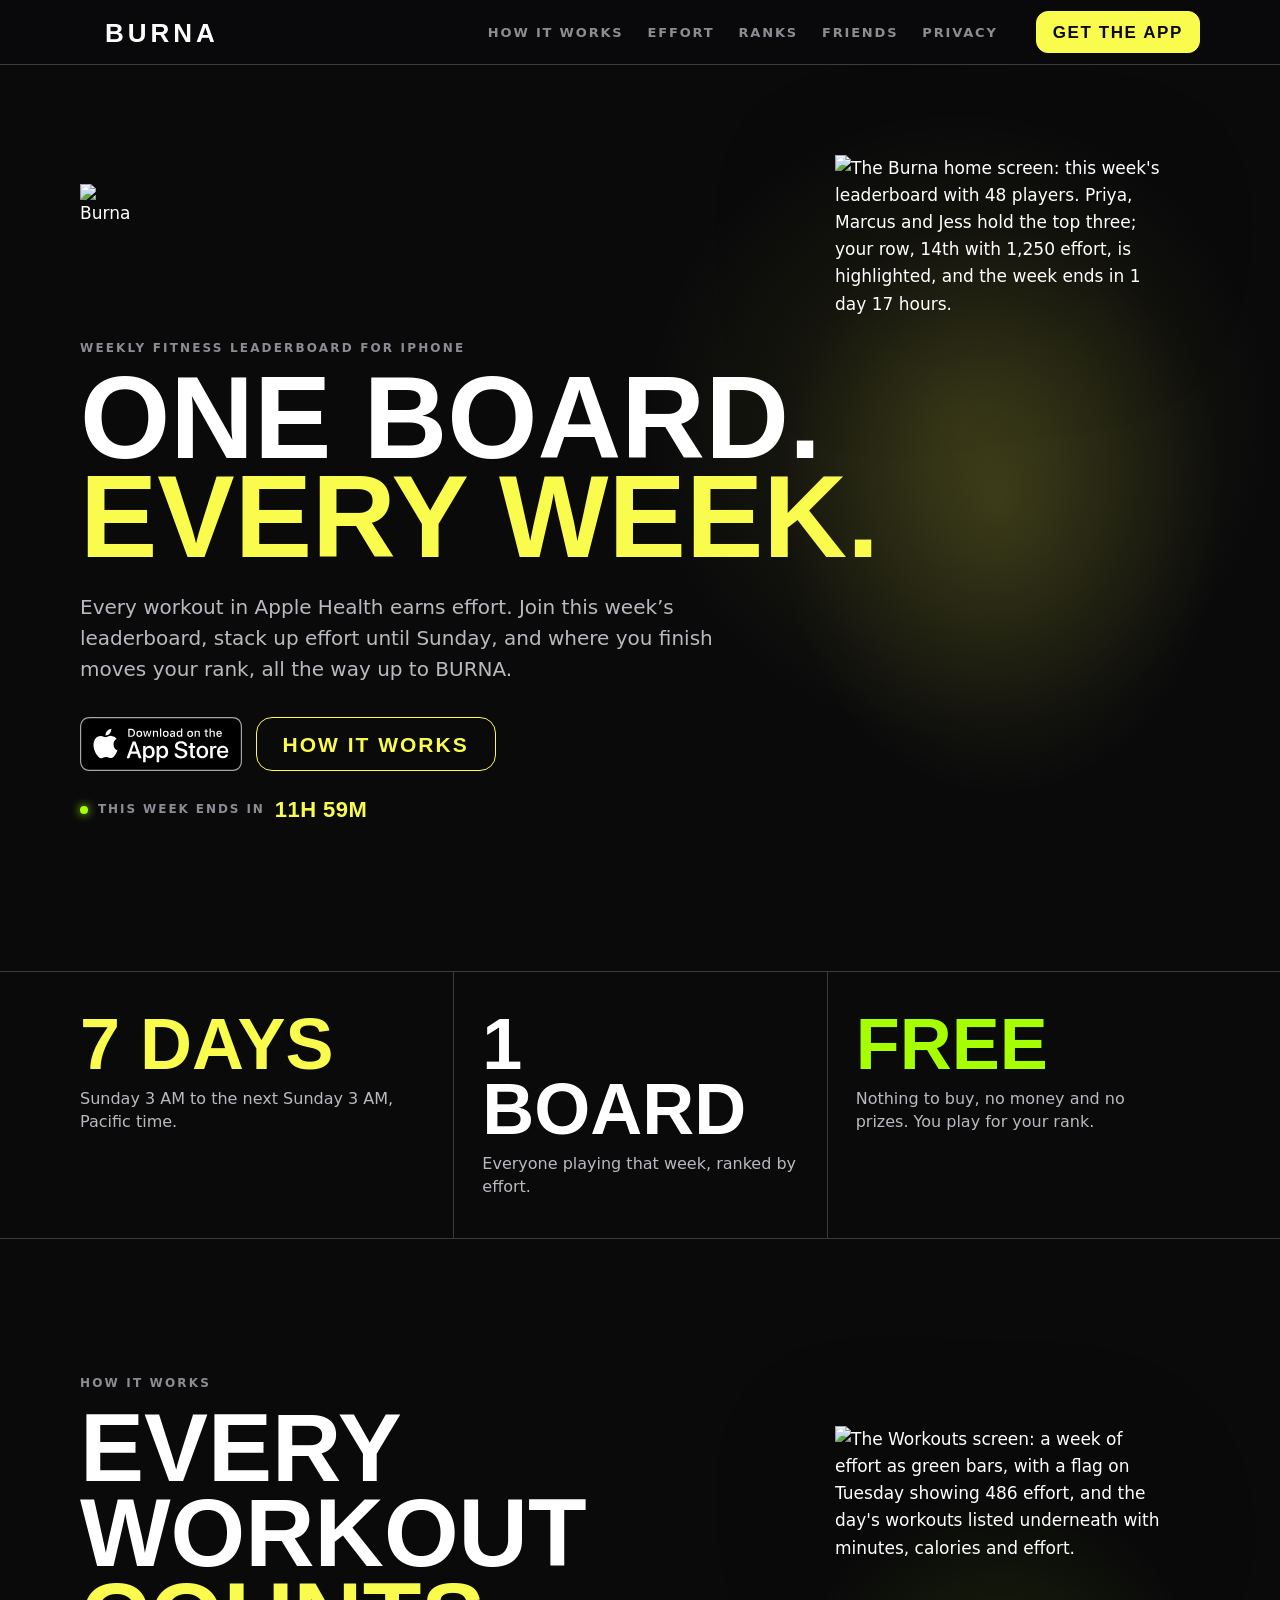
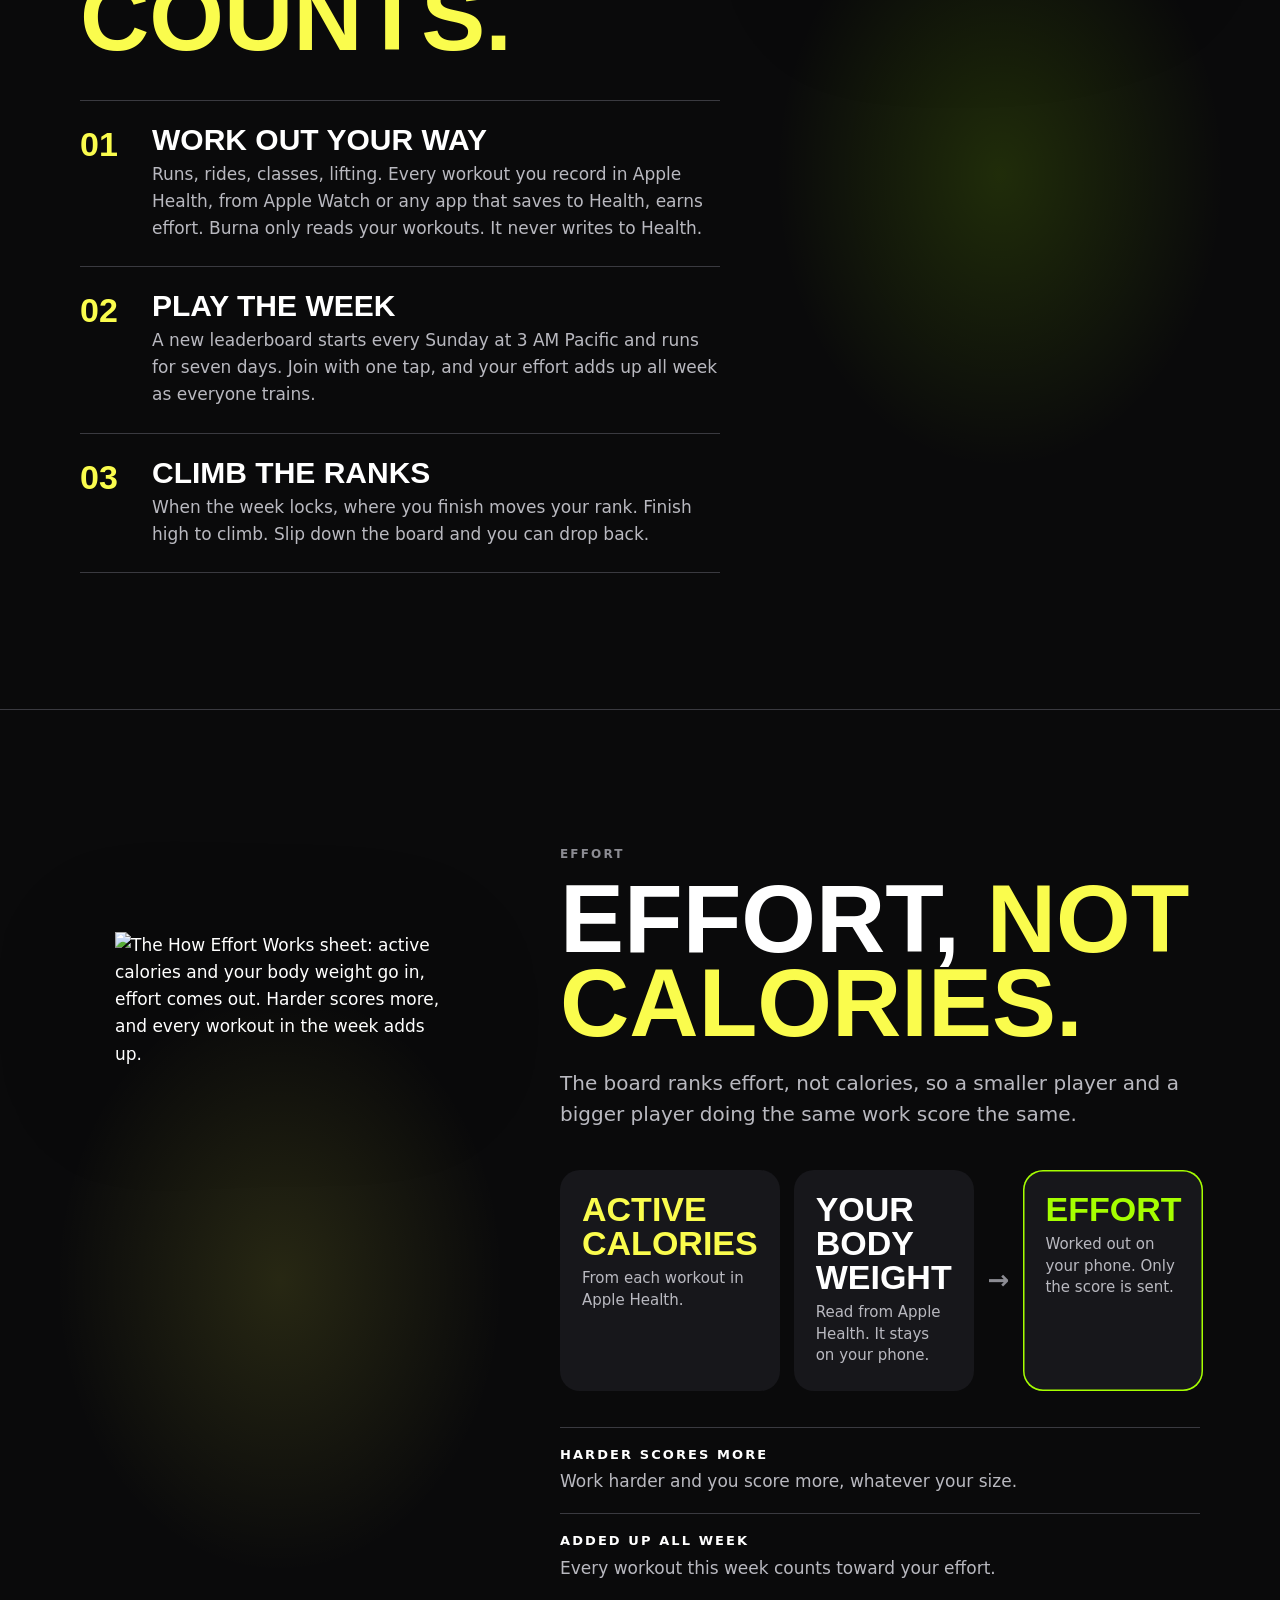
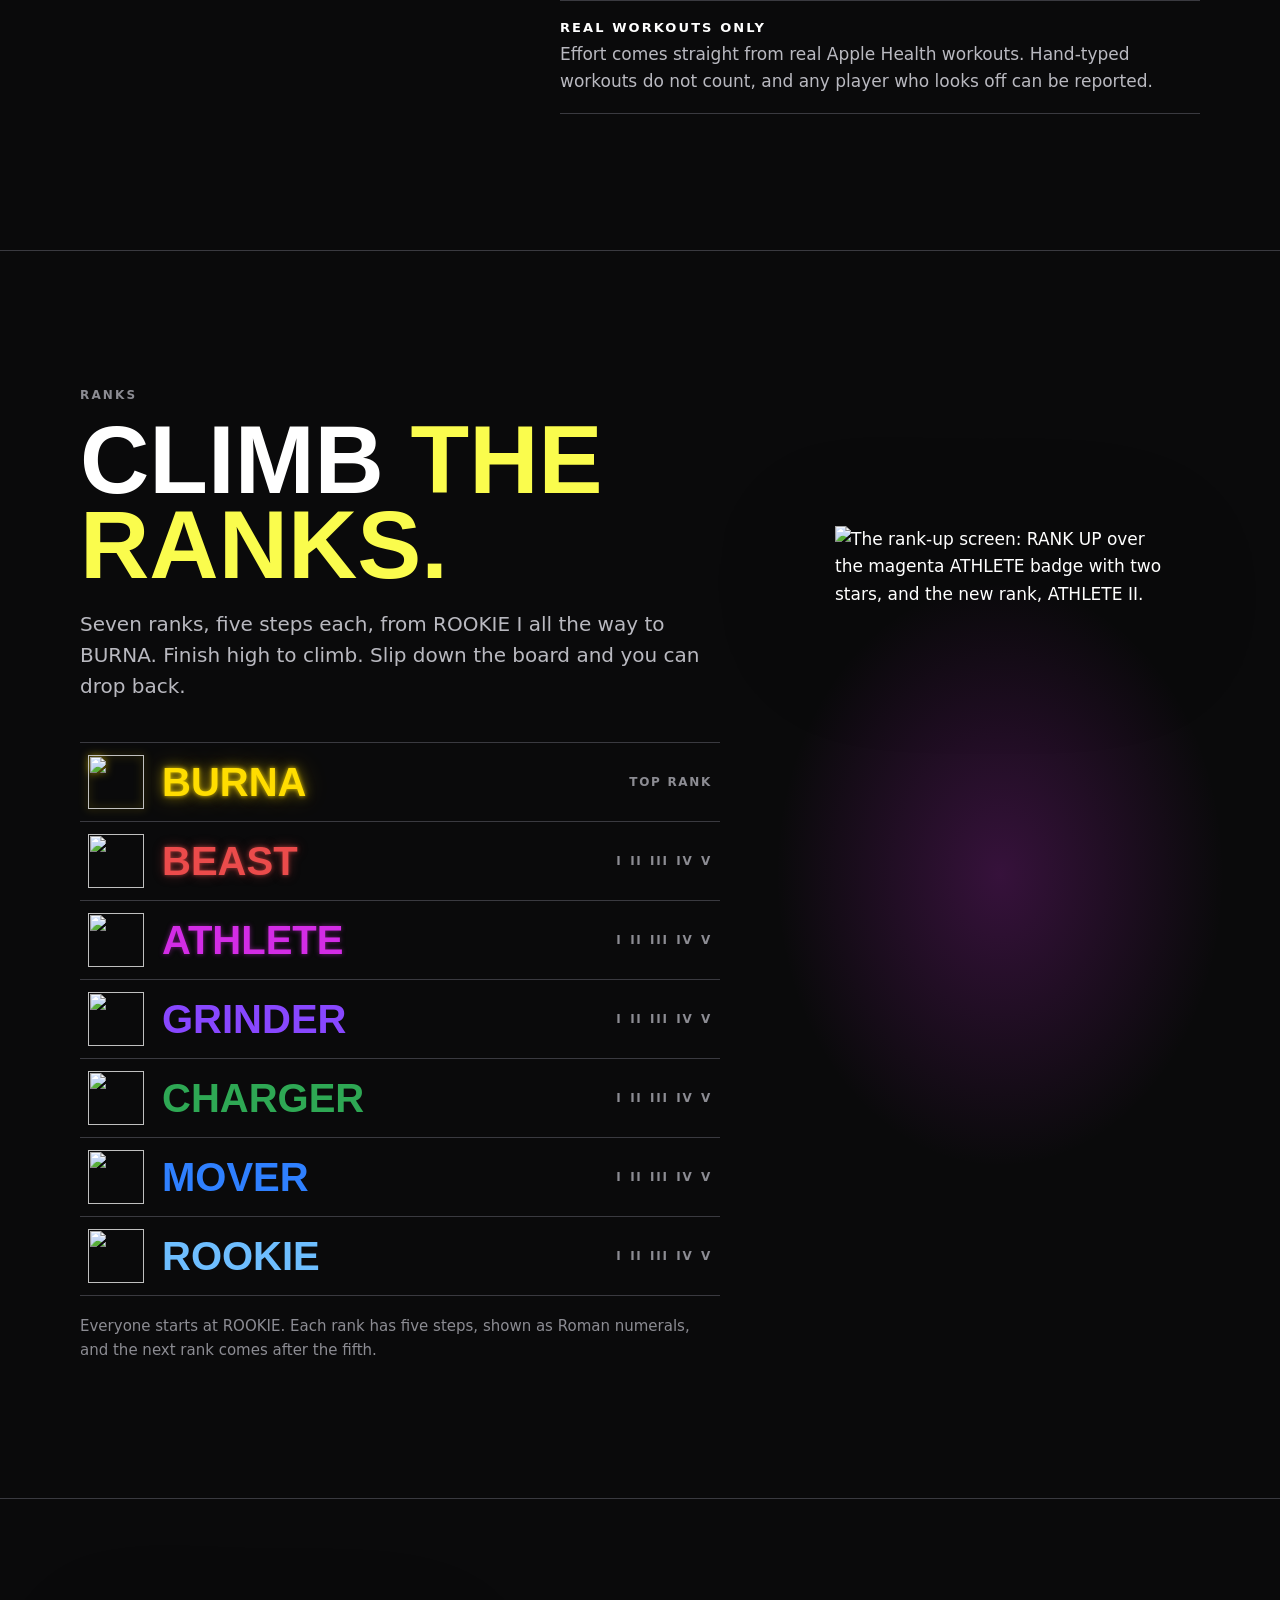
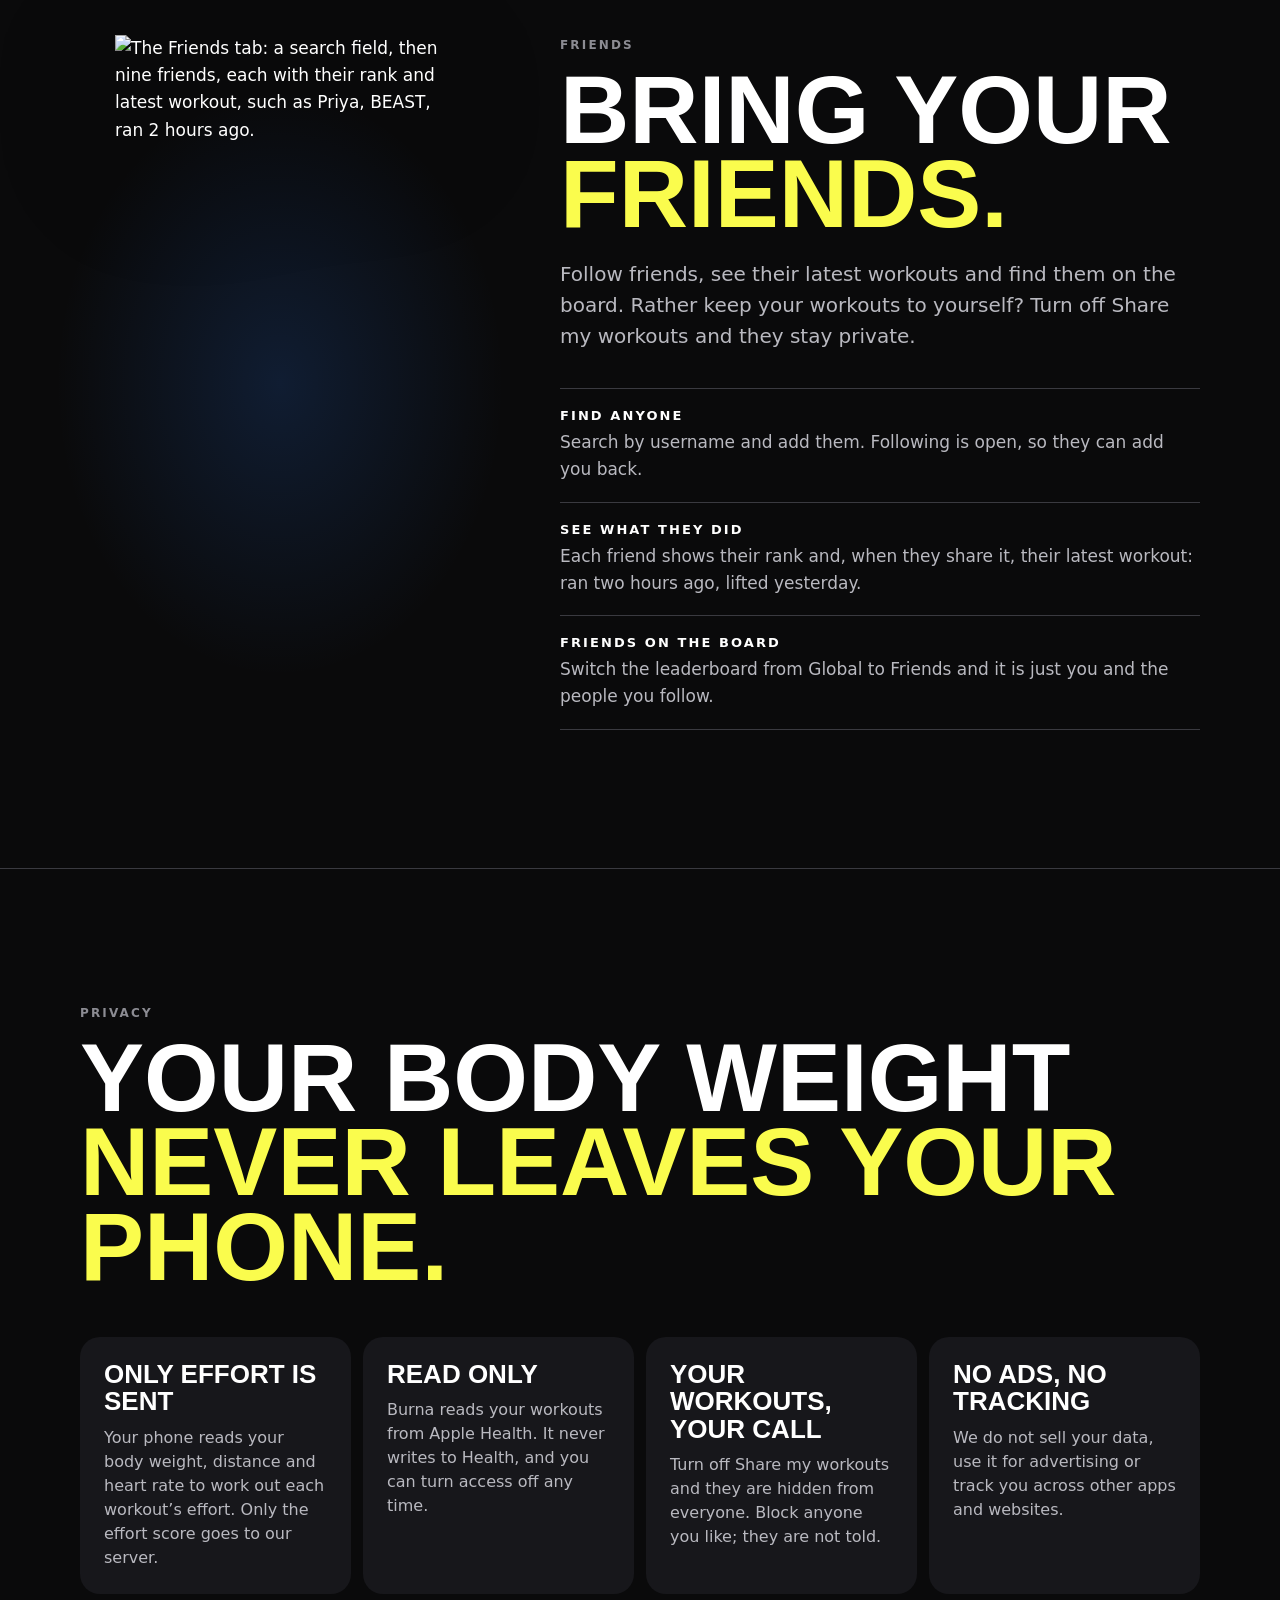
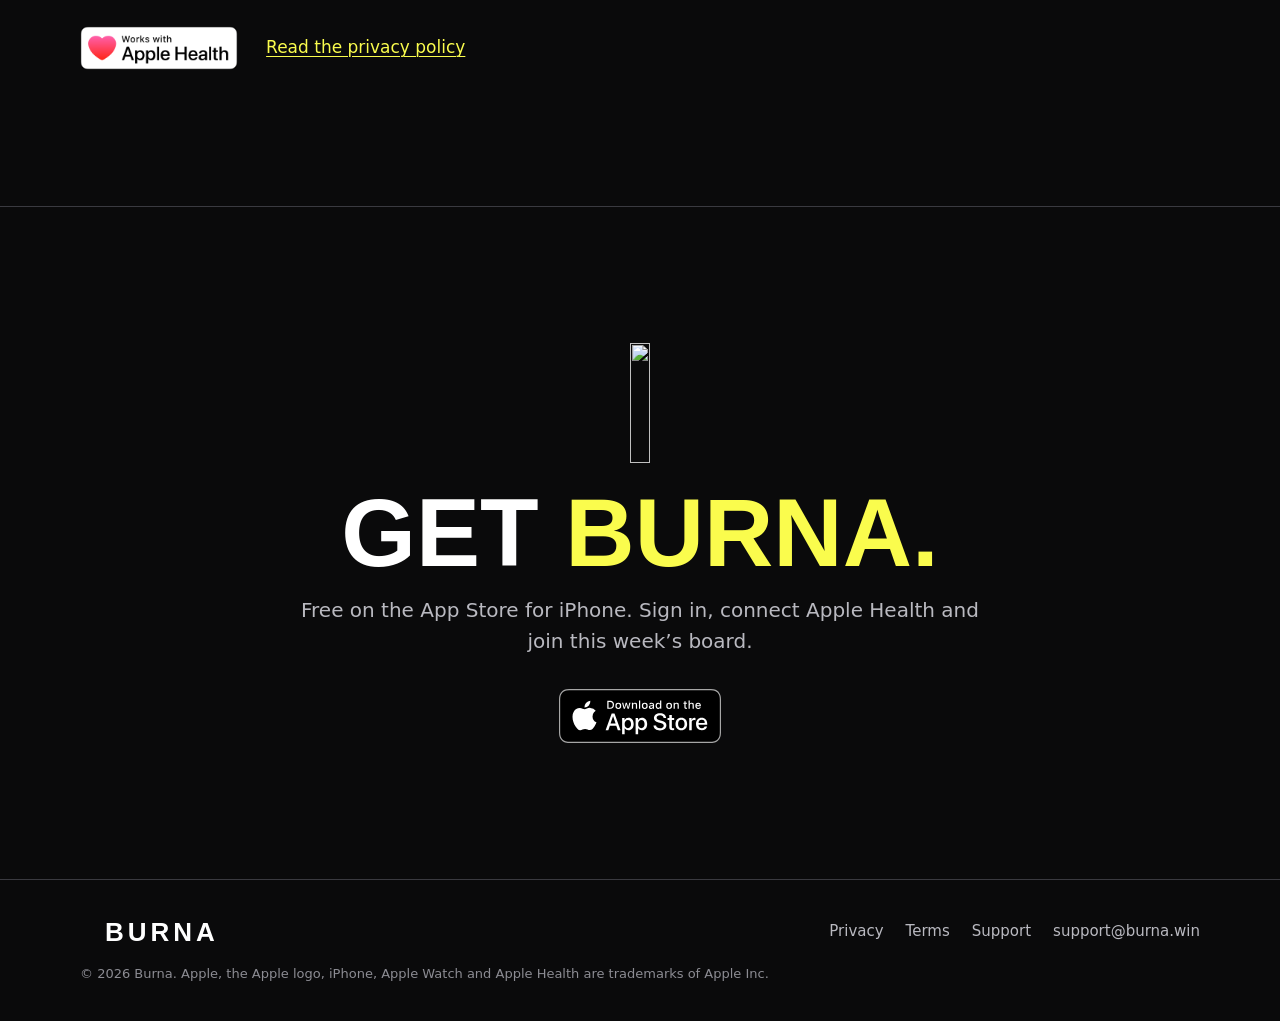
==== commit 58649d96: "Redesign the landing page in the app's design language Co-Authored-By: Claude Sonnet 5.5 <noreply@an" ====
--- a/index.html
+++ b/index.html
@@ -13,174 +13,189 @@
 <meta property="og:description" content="A new fitness leaderboard every week. Your Apple Health workouts earn effort, and where you finish moves your rank. Free on the App Store.">
 <meta property="og:type" content="website">
 <meta property="og:url" content="https://burna.win/">
-<meta property="og:image" content="https://burna.win/og.png">
+<meta property="og:image" content="https://burna.win/og.png?v=2">
 <meta property="og:image:width" content="1200">
 <meta property="og:image:height" content="630">
-<meta property="og:image:alt" content="Burna: Burn. Compete. Win. Free on the App Store.">
+<meta property="og:image:alt" content="Burna: weekly fitness leaderboard. Free on the App Store for iPhone.">
 <meta name="twitter:card" content="summary_large_image">
 <meta name="twitter:title" content="Burna: Weekly Fitness Leaderboard">
 <meta name="twitter:description" content="A new fitness leaderboard every week. Your workouts earn effort, your place moves your rank.">
-<meta name="twitter:image" content="https://burna.win/og.png">
-<script type="application/ld+json">{"@context":"https://schema.org","@type":"MobileApplication","name":"Burna","alternateName":"Burna Fitness Leaderboard","description":"A weekly fitness leaderboard for iPhone and Apple Watch. Your Apple Health workouts earn effort, and where you finish each week moves your rank.","applicationCategory":"HealthApplication","operatingSystem":"iOS","url":"https://burna.win/","downloadUrl":"https://apps.apple.com/us/app/burna/id6826509642","image":"https://burna.win/icon.png","offers":{"@type":"Offer","price":"0","priceCurrency":"USD"},"author":{"@type":"Person","name":"Hemendu Roy"}}</script>
-<link rel="icon" href="favicon.svg" type="image/svg+xml">
-<link rel="preconnect" href="https://fonts.googleapis.com">
-<link rel="preconnect" href="https://fonts.gstatic.com" crossorigin>
-<link rel="stylesheet" href="https://fonts.googleapis.com/css2?family=Barlow+Condensed:wght@600;700;800&family=Barlow:wght@500;600&display=swap">
-<link rel="stylesheet" href="style.css?v=14">
+<meta name="twitter:image" content="https://burna.win/og.png?v=2">
+<script type="application/ld+json">{"@context":"https://schema.org","@type":"MobileApplication","name":"Burna","alternateName":"Burna Fitness Leaderboard","description":"A weekly fitness leaderboard for iPhone and Apple Watch. Your Apple Health workouts earn effort, and where you finish each week moves your rank.","applicationCategory":"HealthApplication","operatingSystem":"iOS","url":"https://burna.win/","downloadUrl":"https://apps.apple.com/us/app/burna/id6826509642","image":"https://burna.win/icon.png?v=2","offers":{"@type":"Offer","price":"0","priceCurrency":"USD"},"author":{"@type":"Person","name":"Hemendu Roy"}}</script>
+<link rel="icon" href="favicon.svg?v=2" type="image/svg+xml">
+<link rel="apple-touch-icon" href="apple-touch-icon.png?v=2">
+<link rel="preload" href="fonts/BarlowCondensed-ExtraBold.woff2" as="font" type="font/woff2" crossorigin>
+<link rel="preload" href="fonts/Barlow-Medium.woff2" as="font" type="font/woff2" crossorigin>
+<link rel="stylesheet" href="style.css?v=20">
+<script>document.documentElement.classList.add('js');addEventListener('load',function(){if(!window.burnaReady)document.documentElement.classList.remove('js')})</script>
 </head>
-<body>
+<body class="home">
+<a class="skip" href="#main">Skip to content</a>
 
 <header class="nav">
-  <a class="brand" href="./" aria-label="Burna home">BURNA</a>
-  <a class="cta cta-sm" href="https://apps.apple.com/us/app/burna/id6826509642">Get the app</a>
+  <div class="wrap">
+    <a class="brand" href="./" aria-label="Burna home"><img src="img/logo.svg?v=2" alt="" width="15" height="30"><span>BURNA</span></a>
+    <nav class="nav-links" aria-label="Sections">
+      <a href="#how">How it works</a><a href="#effort">Effort</a><a href="#ranks">Ranks</a><a href="#friends">Friends</a><a href="#privacy">Privacy</a>
+    </nav>
+    <a class="btn btn-sm" href="https://apps.apple.com/us/app/burna/id6826509642">Get the app</a>
+  </div>
 </header>
 
-<main>
+<main id="main">
   <section class="hero">
-    <div class="slab slab-a" aria-hidden="true"></div>
-    <div class="slab slab-b" aria-hidden="true"></div>
-    <div class="hero-inner">
-      <p class="eyebrow">A WEEKLY FITNESS LEADERBOARD FOR IPHONE</p>
-      <h1><span>BURN.</span><span class="y">COMPETE.</span><span>WIN.</span></h1>
-      <p class="lede">Every workout from Apple Health earns effort. Stack it up over the week, climb a leaderboard against everyone playing, and rank up all the way to BURNA.</p>
-      <div class="hero-actions">
-        <a class="badge" href="https://apps.apple.com/us/app/burna/id6826509642"><img src="img/app-store-badge.svg" alt="Download on the App Store" width="168" height="56"></a>
-        <a class="ghost" href="#story">See how it works ↓</a>
-      </div>
-      <p class="hk-line"><img src="img/works-with-apple-health.png" alt="Works with Apple Health" width="159" height="44"><span>Apple Watch and your favorite fitness apps just work.</span></p>
-    </div>
-  </section>
-
-  <section class="story" id="story">
-    <div class="stage">
-      <div class="phone-wrap">
-        <div class="phone" aria-hidden="true">
-          <div class="screen s0 on">
-            <div class="ob-bars"><i class="a"></i><i></i><i></i><i></i></div>
-            <div class="ob-words"><b>BURN.</b><b class="y">COMPETE.</b><b>WIN.</b></div>
-            <p class="ob-sub">A new leaderboard every week. Your workouts, your rank.</p>
-            <div class="btn">NEXT</div>
-          </div>
-
-          <div class="screen s1">
-            <h3 class="scr-title">THIS WEEK</h3>
-            <div class="pcard sel"><div><b>WEEKLY BOARD</b><small>ENDS SUNDAY · 3 AM PT</small></div><div class="fee"><b>48</b><small>PLAYERS</small></div></div>
-            <div class="pcard"><div><b>YOUR RANK</b><small>GRINDER III</small></div><div class="fee"><b>6</b><small>DAYS LEFT</small></div></div>
-            <div class="pcard"><div><b>FRIENDS PLAYING</b><small>PRIYA, MARCUS, JESS</small></div><div class="fee"><b>3</b><small>ON THE BOARD</small></div></div>
-            <div class="btn join"><span class="j1">JOIN THIS WEEK</span><span class="j2">JOINED ✓</span></div>
-          </div>
-
-          <div class="screen s2">
-            <small class="muted">THIS WEEK</small>
-            <div class="dial" aria-hidden="true">
-              <svg viewBox="0 0 200 200">
-                <circle class="trk" cx="100" cy="100" r="88"/>
-                <circle class="trk" cx="100" cy="100" r="68"/>
-                <circle id="ringOut" class="rg c" cx="100" cy="100" r="88" pathLength="100"/>
-                <circle id="ringIn" class="rg y" cx="100" cy="100" r="68" pathLength="100"/>
-              </svg>
-              <div class="dc"><b id="effort">684</b><span>EFFORT</span><em id="gap">436 TO #3</em></div>
-            </div>
-            <div class="wk" aria-hidden="true">
-              <div class="workout"><span>RUN</span><b>+142</b></div>
-              <div class="workout"><span>SPIN</span><b>+118</b></div>
-              <div class="workout"><span>HIIT</span><b>+96</b></div>
-            </div>
-            <div class="tail"><span>YOUR PLACE</span><b>#4 OF 48</b></div>
-          </div>
-
-          <div class="screen s3">
-            <small class="muted">WEEKLY BOARD · FINAL</small>
-            <div class="rank"><b id="rank">#4</b><span>CLIMBING</span></div>
-            <div class="board" id="board">
-              <div class="lrow" data-k="a"><em>1</em><span>priya</span><b>1,310</b></div>
-              <div class="lrow" data-k="b"><em>2</em><span>marcus</span><b>1,205</b></div>
-              <div class="lrow" data-k="me"><em>3</em><span>You</span><b>1,040</b></div>
-              <div class="lrow" data-k="d"><em>4</em><span>jess</span><b>1,120</b></div>
-            </div>
-            <div class="tail"><span>NEW WEEK</span><b>SUN 3 AM PT</b></div>
-            <canvas id="confetti" width="300" height="640"></canvas>
-          </div>
-
-          <div class="screen s4" id="lvl">
-            <div class="glow"></div>
-            <small class="muted">WEEK RESULTS</small>
-            <p class="lvl-head">RANK UP</p>
-            <div class="lvl-name" id="lvl-name">
-              <b data-c="#8847FF">GRINDER IV</b><b data-c="#8847FF">GRINDER V</b><b data-c="#D32CE6">ATHLETE I</b>
-            </div>
-            <div class="lvl-pips" id="lvl-pips"><i></i><i></i><i></i><i></i><i></i></div>
-            <p class="lvl-pts">STEP <b id="lvl-step">4</b> OF 5</p>
-            <div class="btn">CONTINUE</div>
-            <canvas id="lvlfx" width="300" height="640"></canvas>
-          </div>
-
-          <div class="screen s5">
-            <h3 class="scr-title">FRIENDS</h3>
-            <div class="pcard"><div><b>PRIYA</b><small>RUN · 48 MIN · 2H AGO</small></div><div class="fee"><b>+151</b><small>EFFORT</small></div></div>
-            <div class="pcard"><div><b>MARCUS</b><small>CYCLING · 1H 05M · TODAY</small></div><div class="fee"><b>+164</b><small>EFFORT</small></div></div>
-            <div class="pcard"><div><b>JESS</b><small>STRENGTH · 40 MIN · YESTERDAY</small></div><div class="fee"><b>+88</b><small>EFFORT</small></div></div>
-            <div class="pcard"><div><b>SAM</b><small>WORKOUTS HIDDEN</small></div><div class="fee"><b>&mdash;</b><small>PRIVATE</small></div></div>
-          </div>
+    <div class="wrap split">
+      <div>
+        <img class="hero-logo" src="img/logo.svg?v=2" alt="Burna" width="64" height="128">
+        <p class="eyebrow">Weekly fitness leaderboard for iPhone</p>
+        <h1><span>One board.</span><span class="y">Every week.</span></h1>
+        <p class="lede">Every workout in Apple Health earns effort. Join this week&rsquo;s leaderboard, stack up effort until Sunday, and where you finish moves your rank, all the way up to BURNA.</p>
+        <div class="actions">
+          <a class="store" href="https://apps.apple.com/us/app/burna/id6826509642"><img src="img/app-store-badge.svg" alt="Download on the App Store" width="162" height="54"></a>
+          <a class="btn btn-outline" href="#how">How it works</a>
         </div>
-      </div>
-    </div>
-
-    <div class="steps">
-      <article class="step" data-step="0">
-        <p class="num">01</p>
-        <h2>OPEN. CONNECT. GO.</h2>
-        <p>Sign in with Apple, Google or email, pick a username and connect Apple Health. Your workouts sync automatically, from Apple Watch or any fitness app that saves to Health. Burna only reads your workouts. It never writes to Health.</p>
-      </article>
-      <article class="step" data-step="1">
-        <p class="num">02</p>
-        <h2>JOIN THE WEEK.</h2>
-        <p>A new leaderboard starts every Sunday at 3 AM Pacific and runs for seven days. Join with one tap and you are up against everyone playing that week. Free, every week.</p>
-      </article>
-      <article class="step" data-step="2">
-        <p class="num">03</p>
-        <h2>MOVE. IT ALL COUNTS.</h2>
-        <p>Runs, rides, classes, lifting. Every real workout earns effort, worked out on your phone from the calories you burn and your body weight, so bigger and smaller players compete on even terms. Your body weight never leaves your phone.</p>
-      </article>
-      <article class="step" data-step="3">
-        <p class="num">04</p>
-        <h2>CLIMB THE BOARD.</h2>
-        <p>Your effort adds up all week and the leaderboard moves as everyone trains. Pass the player above you before Sunday morning, when the week locks and a fresh one begins.</p>
-      </article>
-      <article class="step" data-step="4">
-        <p class="num">05</p>
-        <h2>RANK UP.</h2>
-        <p>Where you finish each week moves your rank. Every rank has five steps, from ROOKIE I all the way to BURNA. Finish high to climb. Slip down the board and you can drop back.</p>
-        <ol class="mini-ladder" aria-label="Ranks, lowest to highest"><li style="--c:#6EBEFF"><b>ROOKIE</b></li><li style="--c:#2F80FF"><b>MOVER</b></li><li style="--c:#2EA854"><b>CHARGER</b></li><li style="--c:#8847FF"><b>GRINDER</b></li><li style="--c:#D32CE6" data-glow="1"><b>ATHLETE</b></li><li style="--c:#EB4B4B" data-glow="2"><b>BEAST</b></li><li style="--c:#FFDD00" data-glow="3"><b>BURNA</b></li></ol>
-      </article>
-      <article class="step" data-step="5">
-        <p class="num">06</p>
-        <h2>BRING YOUR FRIENDS.</h2>
-        <p>Follow friends, see their latest workouts and find them on the board. Rather keep your workouts to yourself? Turn off Share my workouts and they stay private.</p>
-      </article>
-    </div>
-  </section>
-
-  <section class="features">
-    <div class="feat"><h3>FAIR BY DESIGN</h3><p>Effort comes straight from real Apple Health workouts and is scaled to body weight. Hand-typed workouts do not count, and any player who looks off can be reported.</p></div>
-    <div class="feat"><h3>A FRESH START WEEKLY</h3><p>Every Sunday at 3 AM Pacific the board resets. A slow week is behind you the moment the next one starts.</p></div>
-    <div class="feat"><h3>YOUR DATA, YOUR CALL</h3><p>Your body weight stays on your phone. Hide your workouts from everyone with one switch, and block anyone you like.</p></div>
-    <div class="feat"><h3>NO CASH, NO CATCH</h3><p>Burna is free. Nothing to buy, no money and no prizes. Show off your rank, not your wallet.</p></div>
-  </section>
-
-  <section class="get" id="get">
-    <h2>GET BURNA.</h2>
-    <p>Free on the App Store for iPhone. Sign in, connect Apple Health and join this week&rsquo;s board.</p>
-    <a class="badge badge-lg" href="https://apps.apple.com/us/app/burna/id6826509642"><img src="img/app-store-badge.svg" alt="Download on the App Store" width="168" height="56"></a>
-    <small class="wl-fine">Works with Apple Watch and the fitness apps you already use. <a href="support.html">Support</a></small>
+        <p class="live" id="live">New board every Sunday, 3 AM Pacific</p>
+      </div>
+      <figure class="shot" style="margin:0">
+        <img src="img/screen-board.webp" width="413" height="872" fetchpriority="high"
+             alt="The Burna home screen: this week's leaderboard with 48 players. Priya, Marcus and Jess hold the top three; your row, 14th with 1,250 effort, is highlighted, and the week ends in 1 day 17 hours.">
+      </figure>
+    </div>
+  </section>
+
+  <section class="week-band" aria-label="The week at a glance">
+    <div class="wrap">
+      <ul>
+        <li class="reveal"><b class="y">7 days</b><span>Sunday 3 AM to the next Sunday 3 AM, Pacific time.</span></li>
+        <li class="reveal"><b>1 board</b><span>Everyone playing that week, ranked by effort.</span></li>
+        <li class="reveal"><b class="fit">Free</b><span>Nothing to buy, no money and no prizes. You play for your rank.</span></li>
+      </ul>
+    </div>
+  </section>
+
+  <section class="section" id="how">
+    <div class="wrap split">
+      <div>
+        <p class="eyebrow">How it works</p>
+        <h2>Every workout <span class="y">counts.</span></h2>
+        <ol class="steps">
+          <li class="reveal"><span class="n">01</span><h3>Work out your way</h3><p>Runs, rides, classes, lifting. Every workout you record in Apple Health, from Apple Watch or any app that saves to Health, earns effort. Burna only reads your workouts. It never writes to Health.</p></li>
+          <li class="reveal"><span class="n">02</span><h3>Play the week</h3><p>A new leaderboard starts every Sunday at 3 AM Pacific and runs for seven days. Join with one tap, and your effort adds up all week as everyone trains.</p></li>
+          <li class="reveal"><span class="n">03</span><h3>Climb the ranks</h3><p>When the week locks, where you finish moves your rank. Finish high to climb. Slip down the board and you can drop back.</p></li>
+        </ol>
+      </div>
+      <figure class="shot reveal" style="margin:0">
+        <img src="img/screen-workouts.webp" width="413" height="872" loading="lazy" decoding="async"
+             alt="The Workouts screen: a week of effort as green bars, with a flag on Tuesday showing 486 effort, and the day's workouts listed underneath with minutes, calories and effort.">
+      </figure>
+    </div>
+  </section>
+
+  <section class="section" id="effort">
+    <div class="wrap split flip">
+      <div>
+        <p class="eyebrow">Effort</p>
+        <h2>Effort, <span class="y">not calories.</span></h2>
+        <p class="lede">The board ranks effort, not calories, so a smaller player and a bigger player doing the same work score the same.</p>
+        <div class="flow reveal" role="group" aria-label="Two things go in, effort comes out">
+          <div class="in"><b>Active calories</b><p>From each workout in Apple Health.</p></div>
+          <div class="in"><b>Your body weight</b><p>Read from Apple Health. It stays on your phone.</p></div>
+          <div class="op" aria-hidden="true"><span class="v">&darr;</span><span class="h">&rarr;</span></div>
+          <div class="out"><b>Effort</b><p>Worked out on your phone. Only the score is sent.</p></div>
+        </div>
+        <ul class="rules">
+          <li class="reveal"><b>Harder scores more</b><p>Work harder and you score more, whatever your size.</p></li>
+          <li class="reveal"><b>Added up all week</b><p>Every workout this week counts toward your effort.</p></li>
+          <li class="reveal"><b>Real workouts only</b><p>Effort comes straight from real Apple Health workouts. Hand-typed workouts do not count, and any player who looks off can be reported.</p></li>
+        </ul>
+      </div>
+      <figure class="shot reveal" style="margin:0">
+        <img src="img/screen-effort.webp" width="413" height="872" loading="lazy" decoding="async"
+             alt="The How Effort Works sheet: active calories and your body weight go in, effort comes out. Harder scores more, and every workout in the week adds up.">
+      </figure>
+    </div>
+  </section>
+
+  <section class="section" id="ranks">
+    <div class="wrap split">
+      <div>
+        <p class="eyebrow">Ranks</p>
+        <h2>Climb <span class="y">the ranks.</span></h2>
+        <p class="lede">Seven ranks, five steps each, from ROOKIE I all the way to BURNA. Finish high to climb. Slip down the board and you can drop back.</p>
+        <ol class="ladder" reversed aria-label="Ranks, highest first">
+          <li class="burna" style="--c:var(--burna)"><img src="img/ranks/burna.svg" alt="" width="56" height="54" loading="lazy"><b>BURNA</b><span class="steps-of">TOP RANK</span></li>
+          <li class="beast" style="--c:var(--beast)"><img src="img/ranks/beast.svg" alt="" width="56" height="54" loading="lazy"><b>BEAST</b><span class="steps-of" aria-label="Steps one to five">I&ensp;II&ensp;III&ensp;IV&ensp;V</span></li>
+          <li class="athlete" style="--c:var(--athlete)"><img src="img/ranks/athlete.svg" alt="" width="56" height="54" loading="lazy"><b>ATHLETE</b><span class="steps-of" aria-label="Steps one to five">I&ensp;II&ensp;III&ensp;IV&ensp;V</span></li>
+          <li style="--c:var(--grinder)"><img src="img/ranks/grinder.svg" alt="" width="56" height="54" loading="lazy"><b>GRINDER</b><span class="steps-of" aria-label="Steps one to five">I&ensp;II&ensp;III&ensp;IV&ensp;V</span></li>
+          <li style="--c:var(--charger)"><img src="img/ranks/charger.svg" alt="" width="56" height="54" loading="lazy"><b>CHARGER</b><span class="steps-of" aria-label="Steps one to five">I&ensp;II&ensp;III&ensp;IV&ensp;V</span></li>
+          <li style="--c:var(--mover)"><img src="img/ranks/mover.svg" alt="" width="56" height="54" loading="lazy"><b>MOVER</b><span class="steps-of" aria-label="Steps one to five">I&ensp;II&ensp;III&ensp;IV&ensp;V</span></li>
+          <li style="--c:var(--rookie)"><img src="img/ranks/rookie.svg" alt="" width="56" height="54" loading="lazy"><b>ROOKIE</b><span class="steps-of" aria-label="Steps one to five">I&ensp;II&ensp;III&ensp;IV&ensp;V</span></li>
+        </ol>
+        <p class="note">Everyone starts at ROOKIE. Each rank has five steps, shown as Roman numerals, and the next rank comes after the fifth.</p>
+      </div>
+      <figure class="shot reveal" style="margin:0">
+        <img src="img/screen-rankup.webp" width="413" height="872" loading="lazy" decoding="async"
+             alt="The rank-up screen: RANK UP over the magenta ATHLETE badge with two stars, and the new rank, ATHLETE II.">
+      </figure>
+    </div>
+  </section>
+
+  <section class="section" id="friends">
+    <div class="wrap split flip">
+      <div>
+        <p class="eyebrow">Friends</p>
+        <h2>Bring your <span class="y">friends.</span></h2>
+        <p class="lede">Follow friends, see their latest workouts and find them on the board. Rather keep your workouts to yourself? Turn off Share my workouts and they stay private.</p>
+        <ul class="points">
+          <li class="reveal"><b>Find anyone</b><p>Search by username and add them. Following is open, so they can add you back.</p></li>
+          <li class="reveal"><b>See what they did</b><p>Each friend shows their rank and, when they share it, their latest workout: ran two hours ago, lifted yesterday.</p></li>
+          <li class="reveal"><b>Friends on the board</b><p>Switch the leaderboard from Global to Friends and it is just you and the people you follow.</p></li>
+        </ul>
+      </div>
+      <figure class="shot reveal" style="margin:0">
+        <img src="img/screen-friends.webp" width="413" height="872" loading="lazy" decoding="async"
+             alt="The Friends tab: a search field, then nine friends, each with their rank and latest workout, such as Priya, BEAST, ran 2 hours ago.">
+      </figure>
+    </div>
+  </section>
+
+  <section class="section privacy-band" id="privacy">
+    <div class="wrap">
+      <p class="eyebrow">Privacy</p>
+      <h2>Your body weight <span class="y">never leaves your phone.</span></h2>
+      <ul class="privacy-grid">
+        <li class="reveal"><b>Only effort is sent</b><p>Your phone reads your body weight, distance and heart rate to work out each workout&rsquo;s effort. Only the effort score goes to our server.</p></li>
+        <li class="reveal"><b>Read only</b><p>Burna reads your workouts from Apple Health. It never writes to Health, and you can turn access off any time.</p></li>
+        <li class="reveal"><b>Your workouts, your call</b><p>Turn off Share my workouts and they are hidden from everyone. Block anyone you like; they are not told.</p></li>
+        <li class="reveal"><b>No ads, no tracking</b><p>We do not sell your data, use it for advertising or track you across other apps and websites.</p></li>
+      </ul>
+      <div class="privacy-foot">
+        <img src="img/works-with-apple-health.png" alt="Works with Apple Health" width="159" height="44" loading="lazy">
+        <a href="privacy.html">Read the privacy policy</a>
+      </div>
+    </div>
+  </section>
+
+  <section class="section get" id="get">
+    <div class="wrap">
+      <img class="mark reveal" src="img/logo.svg?v=2" alt="" width="60" height="120" loading="lazy">
+      <h2>Get <span class="y">Burna.</span></h2>
+      <p class="lede">Free on the App Store for iPhone. Sign in, connect Apple Health and join this week&rsquo;s board.</p>
+      <div class="actions">
+        <a class="store" href="https://apps.apple.com/us/app/burna/id6826509642"><img src="img/app-store-badge.svg" alt="Download on the App Store" width="162" height="54" loading="lazy"></a>
+      </div>
+    </div>
   </section>
 </main>
 
 <footer class="foot">
-  <span>© 2026 Burna</span>
-  <nav><a href="privacy.html">Privacy</a><a href="terms.html">Terms</a><a href="support.html">Support</a></nav>
+  <div class="wrap">
+    <a class="brand" href="./" aria-label="Burna home"><img src="img/logo.svg?v=2" alt="" width="15" height="30"><span>BURNA</span></a>
+    <nav aria-label="Footer"><a href="privacy.html">Privacy</a><a href="terms.html">Terms</a><a href="support.html">Support</a><a class="mail" href="mailto:support@burna.win">support@burna.win</a></nav>
+    <small>&copy; 2026 Burna. Apple, the Apple logo, iPhone, Apple Watch and Apple Health are trademarks of Apple Inc.</small>
+  </div>
 </footer>
 
-<script src="app.js?v=11"></script>
+<script src="app.js?v=20" defer></script>
 </body>
 </html>
--- a/style.css
+++ b/style.css
@@ -1,206 +1,297 @@
-:root{
-  --ink:#0A0A0B; --card:#17171B; --track:#26262B; --line:#3A3A40; --muted:#8C8C93; --yellow:#FAFC4D;
-  --disp:'Barlow Condensed',system-ui,sans-serif; --body:'Barlow',system-ui,sans-serif;
-  --ease:cubic-bezier(.2,.9,.2,1);
-}
-*{box-sizing:border-box;margin:0;padding:0}
-html{scroll-behavior:smooth;background:var(--ink)}
-body{background:var(--ink);color:#fff;font-family:var(--body);font-weight:500;line-height:1.5;-webkit-font-smoothing:antialiased;overflow-x:hidden}
-a{color:inherit}
-.y{color:var(--yellow)}
-.muted{color:var(--muted)}
-
-/* nav */
-.nav{position:fixed;inset:0 0 auto 0;z-index:50;display:flex;justify-content:space-between;align-items:center;padding:14px max(20px,env(safe-area-inset-left));background:linear-gradient(var(--ink),rgba(10,10,11,0))}
-.brand{font-family:var(--disp);font-weight:800;font-size:26px;letter-spacing:.12em;text-decoration:none;color:var(--yellow)}
-
-/* buttons */
-.cta{display:inline-block;background:var(--yellow);color:var(--ink);font-family:var(--disp);font-weight:800;font-size:22px;letter-spacing:.08em;text-transform:uppercase;text-decoration:none;padding:15px 30px 15px 28px;clip-path:polygon(0 0,100% 0,calc(100% - 14px) 100%,0 100%);transition:transform .25s var(--ease),filter .25s}
-.cta:hover{transform:translateY(-3px);filter:brightness(1.06)}
-.cta:active{transform:scale(.97)}
-.cta-sm{font-size:16px;padding:9px 22px 9px 18px;clip-path:polygon(0 0,100% 0,calc(100% - 9px) 100%,0 100%)}
-.ghost{font-family:var(--disp);font-weight:700;font-size:20px;letter-spacing:.08em;color:var(--muted);text-decoration:none;text-transform:uppercase;padding:14px 8px}
-.ghost:hover{color:#fff}
-
-/* hero */
-.hero{position:relative;min-height:100svh;display:flex;align-items:center;padding:120px 24px 80px;overflow:hidden}
-.slab{position:absolute;background:var(--yellow);opacity:.07;border-radius:60px;transform:rotate(18deg)}
-.slab-a{width:620px;height:620px;right:-220px;top:-180px;animation:drift 14s ease-in-out infinite alternate}
-.slab-b{width:420px;height:420px;left:-200px;bottom:-160px;transform:rotate(-14deg);animation:drift 18s ease-in-out infinite alternate-reverse}
-@keyframes drift{from{translate:0 0}to{translate:30px 40px}}
-.hero-inner{position:relative;max-width:1100px;margin:0 auto;width:100%}
-.eyebrow{font-family:var(--disp);font-weight:700;letter-spacing:.3em;color:var(--muted);font-size:16px;margin-bottom:14px;animation:rise .8s var(--ease) both}
-.hero h1{font-family:var(--disp);font-weight:800;font-size:clamp(88px,19vw,230px);line-height:.84;letter-spacing:-.01em;display:flex;flex-direction:column}
-.hero h1 span{display:block;animation:slam .9s var(--ease) both}
-.hero h1 span:nth-child(2){animation-delay:.12s}
-.hero h1 span:nth-child(3){animation-delay:.24s}
-@keyframes slam{from{opacity:0;transform:translateX(-60px) skewX(-10deg)}to{opacity:1;transform:none}}
-@keyframes rise{from{opacity:0;transform:translateY(22px)}to{opacity:1;transform:none}}
-.lede{max-width:520px;color:var(--muted);font-size:20px;margin:26px 0 30px;animation:rise .9s var(--ease) .45s both}
-.hero-actions{display:flex;align-items:center;gap:18px;flex-wrap:wrap;animation:rise .9s var(--ease) .6s both}
-
-/* story */
-.story{position:relative;max-width:1180px;margin:0 auto;padding:0 24px;display:grid;grid-template-columns:1fr 380px;gap:60px}
-.steps{grid-column:1;grid-row:1}
-.stage{grid-column:2;grid-row:1}
-.step{min-height:100vh;display:flex;flex-direction:column;justify-content:center;max-width:460px;opacity:.28;transform:translateX(-14px);transition:opacity .5s var(--ease),transform .5s var(--ease)}
-.step.on{opacity:1;transform:none}
-.num{font-family:var(--disp);font-weight:800;font-size:22px;letter-spacing:.2em;color:var(--yellow);margin-bottom:6px}
-.step h2{font-family:var(--disp);font-weight:800;font-size:clamp(54px,7vw,88px);line-height:.9;margin-bottom:18px}
-.step p:not(.num){font-size:20px;color:var(--muted)}
-.stage{position:relative}
-.phone-wrap{position:sticky;top:calc(50vh - 340px);height:680px;display:flex;align-items:center;justify-content:center}
-.phone{position:relative;width:320px;height:660px;border-radius:50px;background:#000;border:10px solid #1C1C20;box-shadow:0 40px 100px rgba(0,0,0,.6),0 0 0 1px #2c2c31,0 0 80px rgba(250,252,77,.08);overflow:hidden;transform:rotate(-2deg);transition:transform .8s var(--ease)}
-.phone::before{content:'';position:absolute;top:10px;left:50%;translate:-50% 0;width:96px;height:26px;background:#000;border-radius:20px;z-index:5}
-.screen{position:absolute;inset:0;padding:58px 18px 22px;background:var(--ink);display:flex;flex-direction:column;opacity:0;transform:translateY(26px) scale(.96);pointer-events:none;transition:opacity .55s var(--ease),transform .55s var(--ease)}
-.screen.on{opacity:1;transform:none}
-.screen small{font-family:var(--body);font-weight:600;letter-spacing:.14em;font-size:10px;color:var(--muted)}
-.scr-title{font-family:var(--disp);font-weight:800;font-size:44px;line-height:1;margin-bottom:12px}
-.btn{margin-top:auto;height:50px;background:var(--yellow);color:var(--ink);font-family:var(--disp);font-weight:800;font-size:22px;letter-spacing:.1em;display:flex;align-items:center;justify-content:center;clip-path:polygon(0 0,100% 0,calc(100% - 14px) 100%,0 100%);position:relative;overflow:hidden}
-
-/* s0 onboarding */
-.ob-bars{display:flex;gap:5px;margin-bottom:30px}
-.ob-bars i{display:block;width:14px;height:7px;background:var(--track);transform:skewX(-20deg);transition:width .5s var(--ease),background .5s}
-.ob-bars i.a{width:32px;background:var(--yellow)}
-.ob-words{display:flex;flex-direction:column;margin-top:34px}
-.ob-words b{font-family:var(--disp);font-weight:800;font-size:76px;line-height:.86}
-.screen.on .ob-words b{animation:slam .8s var(--ease) both}
-.screen.on .ob-words b:nth-child(2){animation-delay:.12s}
-.screen.on .ob-words b:nth-child(3){animation-delay:.24s}
-.ob-sub{color:var(--muted);font-size:14px;margin-top:14px}
-
-/* s1 leagues */
-.pcard{display:flex;justify-content:space-between;align-items:flex-start;background:var(--card);padding:12px 14px;margin-bottom:8px;border-left:4px solid var(--line);clip-path:polygon(0 0,calc(100% - 16px) 0,100% 16px,100% 100%,0 100%);transition:border-color .4s,transform .5s var(--ease)}
-.pcard b{font-family:var(--disp);font-weight:800;font-size:21px;display:block;line-height:1.05}
-.pcard .fee{text-align:right;margin-right:12px}
-.pcard .fee b{font-size:30px;color:var(--yellow);line-height:1}
-.pcard .fee small{display:block;font-size:8px}
-.screen.on .pcard{animation:rise .6s var(--ease) both}
-.screen.on .pcard:nth-of-type(2){animation-delay:.08s}
-.screen.on .pcard:nth-of-type(3){animation-delay:.16s}
-.screen.on .pcard:nth-of-type(4){animation-delay:.24s}
-.s1.joined .pcard.sel{border-color:var(--yellow);transform:scale(1.02)}
-.join .j2{position:absolute;inset:0;display:flex;align-items:center;justify-content:center;transform:translateY(100%);transition:transform .45s var(--ease)}
-.join .j1{transition:transform .45s var(--ease)}
-.s1.joined .join .j1{transform:translateY(-100%)}
-.s1.joined .join .j2{transform:none}
-
-/* s2 progress */
-.wk{margin-top:18px;display:flex;flex-direction:column;gap:8px}
-.workout{display:flex;justify-content:space-between;align-items:center;background:var(--card);padding:10px 14px;font-family:var(--disp);font-weight:700;font-size:18px;letter-spacing:.08em;opacity:0;transform:translateX(30px);transition:opacity .5s var(--ease),transform .5s var(--ease);clip-path:polygon(0 0,100% 0,calc(100% - 10px) 100%,0 100%)}
-.workout b{color:var(--yellow);font-size:22px}
-.workout.in{opacity:1;transform:none}
-
-/* s3 win */
-.rank{display:flex;align-items:flex-end;gap:10px;margin:6px 0 10px}
-.rank b{font-family:var(--disp);font-weight:800;font-size:84px;line-height:.85;color:var(--yellow)}
-.rank span{font-family:var(--disp);font-weight:700;font-size:20px;letter-spacing:.06em;padding-bottom:6px}
-.board{position:relative;height:196px}
-.lrow{position:absolute;left:0;right:0;height:42px;display:flex;align-items:center;gap:12px;padding:0 12px;background:var(--card);font-family:var(--body);font-weight:600;font-size:14px;transition:transform .8s var(--ease),background .4s,color .4s;clip-path:polygon(0 0,100% 0,calc(100% - 10px) 100%,0 100%)}
-.lrow em{font-family:var(--disp);font-style:normal;font-weight:800;font-size:24px;width:20px;color:var(--muted)}
-.lrow span{flex:1}
-.lrow b{font-family:var(--disp);font-weight:700;font-size:20px}
-.lrow[data-k=me]{background:var(--yellow);color:var(--ink)}
-.lrow[data-k=me] em{color:var(--ink)}
-#confetti{position:absolute;inset:0;width:100%;height:100%;pointer-events:none}
-
-/* features */
-.features{max-width:1180px;margin:0 auto;padding:60px 24px 100px;display:grid;grid-template-columns:repeat(3,1fr);gap:18px}
-.feat{background:var(--card);padding:26px 24px;border-left:4px solid var(--yellow);clip-path:polygon(0 0,calc(100% - 26px) 0,100% 26px,100% 100%,0 100%)}
-.feat h3{font-family:var(--disp);font-weight:800;font-size:30px;letter-spacing:.02em;margin-bottom:8px}
-.feat p{color:var(--muted)}
-
-.get{text-align:center;padding:80px 24px 120px;position:relative;overflow:hidden}
-.get h2{font-family:var(--disp);font-weight:800;font-size:clamp(52px,9.5vw,128px);line-height:.88}
-.get p{color:var(--muted);font-size:20px;margin:14px 0 34px}
-
-.foot{display:flex;justify-content:space-between;align-items:center;gap:16px;flex-wrap:wrap;padding:26px 24px max(26px,env(safe-area-inset-bottom));border-top:1px solid var(--track);color:var(--muted);font-size:14px}
-.foot nav{display:flex;gap:22px}
-.foot a{text-decoration:none}
-.foot a:hover{color:var(--yellow)}
-
-/* simple text pages */
-.doc{max-width:760px;margin:0 auto;padding:120px 24px 80px}
-.doc h1{font-family:var(--disp);font-weight:800;font-size:clamp(54px,9vw,96px);line-height:.9;margin-bottom:8px}
-.doc .upd{color:var(--muted);margin-bottom:34px}
-.doc h2{font-family:var(--disp);font-weight:800;font-size:30px;margin:34px 0 6px;color:var(--yellow)}
-.doc p,.doc li{color:#d6d6da;font-size:18px;margin-bottom:10px}
-.doc ul{padding-left:22px}
-.doc a{color:var(--yellow)}
-
-/* mobile */
-@media (max-width:860px){
-  .story{display:block;padding:0}
-  .stage{position:sticky;top:0;z-index:2;height:max(48svh,360px);overflow:hidden;background:var(--ink);box-shadow:0 18px 28px 6px var(--ink)}
-  .phone-wrap{position:static;height:100%;align-items:flex-start;padding-top:70px}
-  .phone{transform:scale(.52) rotate(-2deg);transform-origin:top center}
-  .steps{padding:0 24px}
-  .step{min-height:92svh;max-width:none;justify-content:flex-start;padding-top:8svh}
-  .features{grid-template-columns:1fr}
-  .nav{padding:12px 16px}
-}
-@media (prefers-reduced-motion:reduce){
-  *{animation:none!important;transition:none!important}
-  html{scroll-behavior:auto}
-}
-
-.screen .tail{margin-top:auto;display:flex;justify-content:space-between;align-items:center;background:var(--card);padding:12px 14px;font-family:var(--disp);font-weight:700;font-size:16px;letter-spacing:.08em;clip-path:polygon(0 0,100% 0,calc(100% - 12px) 100%,0 100%)}
-.screen .tail b{color:var(--yellow);font-size:22px}
-
-/* fine print under the download badge */
-.wl-fine{display:block;margin-top:6px;color:var(--muted);font-size:13px}
-.wl-fine a{color:var(--muted)}
-
-
-/* rank-up screen and ladder chips */
-.s4{align-items:center;text-align:center;overflow:hidden;--c:#6EBEFF}
-.s4 .glow{position:absolute;left:50%;top:36%;width:300px;height:300px;margin:-150px 0 0 -150px;border-radius:50%;background:var(--c);filter:blur(80px);opacity:.5;scale:1;transition:background .7s var(--ease),scale .9s var(--ease)}
-.s4.fin .glow{scale:1.35}
-.s4>*{position:relative}
-.s4 .glow{position:absolute}
-.lvl-head{margin-top:70px;font-family:var(--disp);font-weight:800;font-size:20px;letter-spacing:.38em;opacity:0;transform:scale(1.8);transition:opacity .5s var(--ease),transform .6s cubic-bezier(.2,1.3,.3,1)}
-.s4.fin .lvl-head{opacity:1;transform:none}
-.lvl-name{width:100%;height:104px;margin-top:6px}
-.lvl-name b{position:absolute;inset:0;display:grid;place-items:center;font-family:var(--disp);font-weight:800;font-size:50px;line-height:1;color:var(--n);text-shadow:0 0 26px color-mix(in srgb,var(--n) 55%,transparent);opacity:0;transform:translateY(56px) scale(.6);transition:opacity .45s var(--ease),transform .65s cubic-bezier(.2,1.3,.3,1)}
-.lvl-name b.cur{opacity:1;transform:none}
-.lvl-name b.past{opacity:0;transform:translateY(-56px) scale(1.25)}
-.lvl-pips{display:flex;gap:5px;justify-content:center;margin-top:16px}
-.lvl-pips i{width:16px;height:7px;background:var(--track);transform:skewX(-24deg);transition:background .4s var(--ease),width .4s var(--ease)}
-.lvl-pips i.on{background:var(--c)}
-.lvl-pips i.here{width:30px}
-.lvl-pts{margin-top:16px;font-family:var(--disp);font-weight:800;font-size:30px;color:var(--muted)}
-.lvl-pts b{color:#fff;font-variant-numeric:tabular-nums}
-.s4 .btn{align-self:stretch;margin-top:auto;opacity:0;transform:translateY(20px);transition:opacity .5s var(--ease),transform .5s var(--ease)}
-.s4.fin .btn{opacity:1;transform:none}
-#lvlfx{position:absolute;inset:0;pointer-events:none}
-.mini-ladder{list-style:none;display:grid;grid-template-columns:repeat(4,auto);gap:8px 14px;margin-top:22px;max-width:460px}
-.mini-ladder li{border-left:3px solid var(--c);padding:4px 8px;line-height:1.1}
-/* The top three ranks glow, a little more for each: the card for ATHLETE, the card and the name for BEAST and BURNA. */
-.mini-ladder li[data-glow]{background:#151517}
-.mini-ladder li[data-glow="1"]{box-shadow:0 0 10px color-mix(in srgb,var(--c) 60%,transparent)}
-.mini-ladder li[data-glow="2"]{box-shadow:0 0 9px color-mix(in srgb,var(--c) 75%,transparent),0 0 24px color-mix(in srgb,var(--c) 40%,transparent)}
-.mini-ladder li[data-glow="3"]{box-shadow:0 0 9px color-mix(in srgb,var(--c) 90%,transparent),0 0 24px color-mix(in srgb,var(--c) 65%,transparent),0 0 46px color-mix(in srgb,var(--c) 40%,transparent)}
-.mini-ladder li[data-glow="2"] b{text-shadow:0 0 7px color-mix(in srgb,var(--c) 55%,transparent)}
-.mini-ladder li[data-glow="3"] b{text-shadow:0 0 6px color-mix(in srgb,var(--c) 70%,transparent),0 0 16px color-mix(in srgb,var(--c) 45%,transparent)}
-.mini-ladder b{display:block;font-family:var(--disp);font-weight:800;font-size:18px;letter-spacing:.04em;color:var(--c)}
-@media(max-width:560px){.mini-ladder{grid-template-columns:repeat(2,auto)}}
-
-.hk-line{display:flex;align-items:center;gap:12px;margin-top:22px;color:var(--muted);font-size:16px;max-width:520px;animation:rise .9s var(--ease) .75s both}
-.hk-line img{flex:none;height:44px;width:auto}
-.badge{display:inline-block;line-height:0;transition:transform .25s var(--ease)}
-.badge:hover{transform:translateY(-3px)}
-.badge img{display:block;height:56px;width:auto}
-.badge-lg img{height:72px}
-
-/* s2 dial */
-.dial{position:relative;width:208px;height:208px;margin:14px auto 6px}
-.dial svg{width:100%;height:100%;transform:rotate(-90deg)}
-.dial circle{fill:none;stroke-width:12}
-.dial .trk{stroke:var(--track)}
-.dial .rg{stroke-linecap:round;stroke-dasharray:0 100}
-.dial .c{stroke:#1CD3F2}
-.dial .y{stroke:var(--yellow)}
-.dc{position:absolute;inset:0;display:flex;flex-direction:column;align-items:center;justify-content:center;text-align:center}
-.dc b{font-family:var(--disp);font-weight:800;font-size:58px;line-height:.9;color:var(--yellow);font-variant-numeric:tabular-nums}
-.dc span{font-family:var(--disp);font-weight:700;font-size:12px;letter-spacing:.18em;color:var(--muted);margin-top:4px}
-.dc em{font-style:normal;font-family:var(--disp);font-weight:700;font-size:12px;letter-spacing:.14em;color:var(--yellow);margin-top:3px}
+/* Burna website. The app's design system (burna-ios/Burna/Sport/SportTheme.swift): ink black, card, hairlines,
+   yellow for accents and buttons, fitness green for effort, Barlow Condensed for display and Barlow for body. */
+
+@font-face { font-family: "Barlow Condensed"; font-weight: 800; font-display: swap; src: url(fonts/BarlowCondensed-ExtraBold.woff2) format("woff2"); }
+@font-face { font-family: "Barlow Condensed"; font-weight: 700; font-display: swap; src: url(fonts/BarlowCondensed-Bold.woff2) format("woff2"); }
+@font-face { font-family: "Barlow"; font-weight: 500; font-display: swap; src: url(fonts/Barlow-Medium.woff2) format("woff2"); }
+@font-face { font-family: "Barlow"; font-weight: 600; font-display: swap; src: url(fonts/Barlow-SemiBold.woff2) format("woff2"); }
+
+:root {
+  color-scheme: dark;
+  --ink: #0A0A0B;
+  --card: #17171B;
+  --track: #26262B;
+  --line: #3A3A40;
+  --muted: #8C8C93;
+  --text-2: #B9B9C0;
+  --yellow: #FAFC4D;
+  --fitness: #A6FF00;
+  --up: #4DD973;
+  --down: #FF5C5C;
+  --rookie: #6EBEFF; --mover: #2F80FF; --charger: #2EA854; --grinder: #8847FF;
+  --athlete: #D32CE6; --beast: #EB4B4B; --burna: #FFDD00;
+  --display: "Barlow Condensed", "Arial Narrow", sans-serif;
+  --body: "Barlow", system-ui, -apple-system, sans-serif;
+  --gutter: 20px;
+  --max: 1160px;
+  --nav-h: 64px;
+}
+
+*, *::before, *::after { box-sizing: border-box; }
+html { -webkit-text-size-adjust: 100%; scroll-behavior: smooth; scroll-padding-top: calc(var(--nav-h) + 16px); }
+body {
+  margin: 0; min-height: 100vh; display: flex; flex-direction: column;
+  background: var(--ink); color: #fff;
+  font: 500 17px/1.6 var(--body);
+  -webkit-font-smoothing: antialiased; -moz-osx-font-smoothing: grayscale;
+  overflow-x: hidden;
+}
+main { flex: 1; }
+img { max-width: 100%; height: auto; display: block; }
+a { color: var(--yellow); text-underline-offset: 3px; text-decoration-thickness: 1px; }
+a:hover { text-decoration-thickness: 2px; }
+:focus-visible { outline: 2px solid var(--yellow); outline-offset: 3px; border-radius: 6px; }
+h1, h2, h3, p, ul, ol { margin: 0; }
+::selection { background: var(--yellow); color: var(--ink); }
+
+.wrap { width: 100%; max-width: var(--max); margin: 0 auto; padding: 0 var(--gutter); }
+.skip { position: absolute; left: -9999px; top: 8px; z-index: 100; background: var(--yellow); color: var(--ink); padding: 10px 16px; border-radius: 12px; font: 800 18px/1 var(--display); letter-spacing: 1px; text-decoration: none; }
+.skip:focus { left: 16px; }
+
+/* Type */
+.display, h1, h2, h3 { font-family: var(--display); font-weight: 800; text-transform: uppercase; letter-spacing: 0; }
+.eyebrow { font: 600 12px/1.4 var(--body); letter-spacing: .18em; text-transform: uppercase; color: var(--muted); }
+.y { color: var(--yellow); }
+.fit { color: var(--fitness); }
+.muted { color: var(--muted); }
+.lede { color: var(--text-2); font-size: clamp(18px, 2.2vw, 20px); line-height: 1.55; max-width: 34em; }
+
+/* Buttons: the app's rounded rectangle (radius 16), display type with tracked letters, filled yellow or outlined. */
+.btn {
+  display: inline-flex; align-items: center; justify-content: center; gap: 10px;
+  min-height: 54px; padding: 0 26px; border-radius: 16px;
+  font: 800 21px/1 var(--display); letter-spacing: 2px; text-transform: uppercase; text-decoration: none;
+  background: var(--yellow); color: var(--ink); border: 1.5px solid var(--yellow);
+  transition: transform .15s ease, background-color .15s ease, color .15s ease;
+}
+.btn:hover { text-decoration: none; background: #fff; border-color: #fff; }
+.btn:active { transform: scale(.97); }
+.btn-outline { background: transparent; color: var(--yellow); }
+.btn-outline:hover { background: var(--yellow); color: var(--ink); border-color: var(--yellow); }
+.btn-sm { min-height: 42px; padding: 0 16px; border-radius: 12px; font-size: 17px; letter-spacing: 1.6px; }
+.store { display: inline-block; border-radius: 12px; transition: transform .15s ease; }
+.store:active { transform: scale(.97); }
+.store img { height: 54px; width: auto; }
+
+/* Header */
+.nav {
+  position: sticky; top: 0; z-index: 50;
+  background: rgba(10, 10, 11, .82);
+  -webkit-backdrop-filter: saturate(140%) blur(16px); backdrop-filter: saturate(140%) blur(16px);
+  border-bottom: .5px solid var(--line);
+}
+.nav .wrap { height: var(--nav-h); display: flex; align-items: center; gap: 24px; }
+.brand { display: inline-flex; align-items: center; gap: 10px; color: #fff; text-decoration: none; flex: none; }
+.brand img { width: 15px; height: 30px; }
+.brand span { font: 800 26px/1 var(--display); letter-spacing: 4px; padding-top: 2px; }
+.brand:hover { text-decoration: none; }
+.nav-links { display: flex; gap: 4px; margin-left: auto; }
+.nav-links a {
+  font: 600 13px/1 var(--body); letter-spacing: .14em; text-transform: uppercase; color: var(--muted);
+  text-decoration: none; padding: 10px 10px; border-radius: 10px;
+}
+.nav-links a:hover, .nav-links a[aria-current="page"] { color: #fff; }
+.nav .btn-sm { flex: none; }
+.nav-links + .btn-sm { margin-left: 4px; }
+.home .nav-links { display: none; }
+.home .nav .btn-sm { margin-left: auto; }
+@media (min-width: 900px) {
+  .home .nav-links { display: flex; }
+  .home .nav .btn-sm { margin-left: 4px; }
+}
+
+/* Sections */
+.section { padding: clamp(72px, 11vw, 136px) 0; border-top: .5px solid var(--line); position: relative; overflow-x: hidden; overflow-x: clip; }
+.section h2 { font-size: clamp(50px, 9.5vw, 96px); line-height: .88; margin-top: 14px; }
+.section .lede { margin-top: 22px; }
+.split { display: grid; gap: 56px; align-items: center; }
+@media (min-width: 960px) {
+  .split { grid-template-columns: minmax(0, 1fr) 400px; gap: 80px; }
+  .split.flip { grid-template-columns: 400px minmax(0, 1fr); }
+  .split.flip > .shot { order: -1; }
+}
+
+/* A phone screen, with a soft light behind it in the section's colour. */
+.shot { position: relative; justify-self: center; width: min(330px, 84vw); }
+.shot::before {
+  content: ""; position: absolute; inset: 8% -18% 8%; z-index: -1; border-radius: 50%;
+  background: radial-gradient(closest-side, var(--glow, rgba(250, 252, 77, .16)), transparent);
+}
+.shot img { width: 100%; filter: drop-shadow(0 30px 60px rgba(0, 0, 0, .6)); }
+.shot figcaption { margin-top: 18px; text-align: center; font: 600 11px/1.4 var(--body); letter-spacing: .16em; text-transform: uppercase; color: var(--muted); }
+
+/* Hero */
+.hero { padding: clamp(36px, 7vw, 96px) 0 clamp(72px, 10vw, 120px); position: relative; overflow: hidden; isolation: isolate; }
+.hero::before {
+  content: ""; position: absolute; z-index: -1; right: -10%; top: -10%; width: 80vw; max-width: 900px; aspect-ratio: 1;
+  background: radial-gradient(closest-side, rgba(250, 252, 77, .10), transparent 70%);
+}
+.hero .split { gap: 64px; }
+.hero-logo { width: auto; height: clamp(88px, 14vw, 128px); }
+.hero .eyebrow { margin-top: 28px; }
+.hero h1 { font-size: clamp(60px, 15vw, 116px); line-height: .86; margin-top: 12px; }
+.hero h1 span { display: block; white-space: nowrap; }
+.hero .lede { margin-top: 24px; }
+.actions { display: flex; flex-wrap: wrap; align-items: center; gap: 14px; margin-top: 32px; }
+.live {
+  display: inline-flex; align-items: center; gap: 10px; margin-top: 28px;
+  font: 600 12px/1.3 var(--body); letter-spacing: .16em; text-transform: uppercase; color: var(--muted);
+}
+.live::before { content: ""; width: 8px; height: 8px; border-radius: 50%; background: var(--fitness); box-shadow: 0 0 10px var(--fitness); flex: none; }
+.live b { font: 800 22px/1 var(--display); letter-spacing: .02em; color: var(--yellow); }
+.hero .shot { --glow: rgba(250, 252, 77, .14); }
+
+/* The week, in three numbers */
+.week-band { border-top: .5px solid var(--line); }
+.week-band ul { list-style: none; padding: 0; display: grid; grid-template-columns: 1fr; }
+.week-band li { padding: 28px 0; border-bottom: .5px solid var(--line); display: flex; align-items: baseline; gap: 18px; }
+.week-band li:last-child { border-bottom: 0; }
+.week-band b { font: 800 clamp(48px, 7vw, 72px)/.9 var(--display); text-transform: uppercase; min-width: 3.6em; }
+.week-band span { color: var(--text-2); font-size: 16px; line-height: 1.45; }
+@media (min-width: 820px) {
+  .week-band ul { grid-template-columns: repeat(3, 1fr); }
+  .week-band li { border-bottom: 0; border-left: .5px solid var(--line); padding: 40px 28px; flex-direction: column; gap: 10px; }
+  .week-band li:first-child { border-left: 0; padding-left: 0; }
+  .week-band b { min-width: 0; }
+}
+
+/* Steps: flat rows with hairline dividers, like the board */
+.steps { list-style: none; padding: 0; margin-top: 40px; border-top: .5px solid var(--line); }
+.steps li { display: grid; grid-template-columns: 56px 1fr; gap: 6px 16px; padding: 24px 0; border-bottom: .5px solid var(--line); }
+.steps .n { font: 800 34px/1 var(--display); color: var(--yellow); grid-row: span 2; padding-top: 2px; }
+.steps h3 { font-size: 30px; line-height: 1; }
+.steps p { color: var(--text-2); max-width: 34em; }
+#how .shot { --glow: rgba(166, 255, 0, .14); }
+
+/* Effort: two things in, effort out. No formula. */
+.flow { margin-top: 40px; display: grid; gap: 10px; align-items: stretch; }
+.flow .in, .flow .out { background: var(--card); border-radius: 20px; padding: 22px 22px 24px; }
+.flow .in b, .flow .out b { display: block; font: 800 34px/1 var(--display); text-transform: uppercase; }
+.flow .in:first-child b { color: var(--yellow); }
+.flow .out { box-shadow: inset 0 0 0 1.5px var(--fitness); }
+.flow .out b { color: var(--fitness); }
+.flow p { margin-top: 8px; color: var(--text-2); font-size: 15px; line-height: 1.45; }
+.flow .op { display: grid; place-items: center; font: 700 26px/1 var(--body); color: var(--muted); min-height: 28px; }
+.flow .op .h { display: none; }
+@media (min-width: 720px) {
+  .flow { grid-template-columns: 1fr 1fr auto 1fr; gap: 14px; }
+  .flow .op .v { display: none; }
+  .flow .op .h { display: inline; }
+}
+.rules { list-style: none; padding: 0; margin-top: 36px; display: grid; gap: 0; border-top: .5px solid var(--line); }
+.rules li { padding: 18px 0; border-bottom: .5px solid var(--line); }
+.rules b { display: block; font: 600 13px/1.4 var(--body); letter-spacing: .16em; text-transform: uppercase; }
+.rules p { margin-top: 4px; color: var(--text-2); }
+#effort .shot { --glow: rgba(250, 252, 77, .12); }
+
+/* The rank ladder, top rank first */
+.ladder { list-style: none; padding: 0; margin-top: 40px; border-top: .5px solid var(--line); }
+.ladder li { display: flex; align-items: center; gap: 18px; padding: 12px 8px; border-bottom: .5px solid var(--line); }
+.ladder img { width: 56px; height: 54px; flex: none; object-fit: contain; }
+.ladder b { font: 800 clamp(32px, 5vw, 40px)/1 var(--display); color: var(--c); }
+.ladder .steps-of { margin-left: auto; font: 600 12px/1 var(--body); letter-spacing: .14em; color: var(--muted); white-space: nowrap; }
+.ladder .athlete b { text-shadow: 0 0 5px rgba(211, 44, 230, .5); }
+.ladder .beast b { text-shadow: 0 0 4px rgba(235, 75, 75, .6), 0 0 12px rgba(235, 75, 75, .35); }
+.ladder .burna b { text-shadow: 0 0 4px rgba(255, 221, 0, .75), 0 0 12px rgba(255, 221, 0, .5), 0 0 26px rgba(255, 221, 0, .3); }
+.ladder .burna img { filter: drop-shadow(0 0 4px rgba(255, 221, 0, .6)); }
+.ladder .you { background: rgba(255, 255, 255, .12); }
+.note { margin-top: 18px; color: var(--muted); font-size: 15px; }
+#ranks .shot { --glow: rgba(211, 44, 230, .22); }
+
+/* Friends */
+.points { list-style: none; padding: 0; margin-top: 36px; border-top: .5px solid var(--line); }
+.points li { padding: 18px 0; border-bottom: .5px solid var(--line); }
+.points b { display: block; font: 600 13px/1.4 var(--body); letter-spacing: .16em; text-transform: uppercase; }
+.points p { margin-top: 4px; color: var(--text-2); }
+#friends .shot { --glow: rgba(47, 128, 255, .16); }
+
+/* Privacy */
+.privacy-band h2 { max-width: 12em; }
+.privacy-grid { list-style: none; padding: 0; margin-top: 48px; display: grid; gap: 12px; }
+.privacy-grid li { background: var(--card); border-radius: 20px; padding: 24px; }
+.privacy-grid b { display: block; font: 800 26px/1.05 var(--display); text-transform: uppercase; }
+.privacy-grid p { margin-top: 10px; color: var(--text-2); font-size: 16px; line-height: 1.5; }
+@media (min-width: 720px) { .privacy-grid { grid-template-columns: repeat(2, 1fr); } }
+@media (min-width: 1080px) { .privacy-grid { grid-template-columns: repeat(4, 1fr); } }
+.privacy-foot { margin-top: 32px; display: flex; flex-wrap: wrap; align-items: center; gap: 18px 28px; }
+.privacy-foot img { height: 44px; width: auto; }
+
+/* Get the app */
+.get { text-align: center; }
+.get .wrap { display: flex; flex-direction: column; align-items: center; }
+.get img.mark { height: 120px; width: auto; }
+.get h2 { margin-top: 28px; }
+.get .lede { margin: 20px auto 0; }
+.get .actions { justify-content: center; }
+
+/* Footer */
+.foot { border-top: .5px solid var(--line); padding: 36px 0 calc(36px + env(safe-area-inset-bottom)); }
+.foot .wrap { display: flex; flex-wrap: wrap; align-items: center; gap: 18px 28px; }
+.foot nav { display: flex; flex-wrap: wrap; gap: 4px 22px; margin-left: auto; }
+.foot nav a, .foot .mail { color: var(--text-2); text-decoration: none; font-size: 15px; }
+.foot nav a:hover, .foot .mail:hover { color: #fff; }
+.foot small { width: 100%; color: var(--muted); font-size: 13px; }
+@media (max-width: 560px) { .foot nav { margin-left: 0; width: 100%; } }
+
+/* Long-form pages: privacy, terms, support, 404 */
+.doc { padding: clamp(40px, 8vw, 88px) 0 clamp(64px, 10vw, 112px); }
+.doc .wrap { max-width: 760px; }
+.doc h1 { font-size: clamp(56px, 12vw, 96px); line-height: .88; }
+.doc .upd { margin-top: 18px; color: var(--muted); font: 600 12px/1.4 var(--body); letter-spacing: .16em; text-transform: uppercase; }
+.prose { margin-top: 40px; max-width: 68ch; color: var(--text-2); font-size: 17px; line-height: 1.7; }
+.prose > p:first-child { color: #fff; font-size: 19px; line-height: 1.6; }
+.prose h2 {
+  color: #fff; font-size: clamp(30px, 5vw, 38px); line-height: 1; margin: 52px 0 14px;
+  padding-top: 24px; border-top: .5px solid var(--line);
+}
+.prose p + p { margin-top: 14px; }
+.prose ul { padding-left: 0; list-style: none; margin-top: 14px; }
+.prose li { position: relative; padding-left: 22px; margin-top: 12px; }
+.prose li::before { content: ""; position: absolute; left: 2px; top: .72em; width: 8px; height: 2px; background: var(--yellow); }
+.prose b { color: #fff; font-weight: 600; }
+.prose a { word-break: break-word; }
+.prose > p:first-child + h2 { margin-top: 44px; }
+
+/* Support: the FAQ as rows that open */
+.faq { margin-top: 40px; border-top: .5px solid var(--line); }
+.faq details { border-bottom: .5px solid var(--line); }
+.faq summary {
+  list-style: none; cursor: pointer; display: flex; align-items: center; gap: 16px;
+  padding: 20px 4px; border-radius: 8px;
+}
+.faq summary::-webkit-details-marker { display: none; }
+.faq summary h2 { font-size: clamp(24px, 4.4vw, 30px); line-height: 1.05; margin: 0; padding: 0; border: 0; color: #fff; flex: 1; }
+.faq summary::after {
+  content: "+"; flex: none; width: 32px; height: 32px; border-radius: 10px; display: grid; place-items: center;
+  font: 600 22px/1 var(--body); color: var(--yellow); background: var(--card); transition: transform .2s ease;
+}
+.faq details[open] summary::after { transform: rotate(45deg); }
+.faq summary:hover h2 { color: var(--yellow); }
+.faq details > p { padding: 0 4px 22px; margin: 0; max-width: 64ch; color: var(--text-2); }
+.contact { margin-top: 32px; display: grid; gap: 14px; }
+.contact p { color: var(--text-2); max-width: 64ch; }
+.contact .lead-line { color: #fff; font-size: 19px; }
+
+.notfound { text-align: left; }
+.notfound img { height: 96px; width: auto; margin-bottom: 32px; }
+.notfound .prose { margin-top: 24px; }
+.notfound .actions { margin-top: 28px; }
+
+/* Motion: things rise into place once, as in the app's sportRise. Off for reduced motion. */
+@media (prefers-reduced-motion: no-preference) {
+  .js .reveal { opacity: 0; transform: translateY(22px); transition: opacity .6s ease, transform .7s cubic-bezier(.2, .8, .2, 1); }
+  .js .reveal.in { opacity: 1; transform: none; }
+}
+@media (prefers-reduced-motion: reduce) {
+  html { scroll-behavior: auto; }
+  *, *::before, *::after { transition: none !important; animation: none !important; }
+}
+
+@media (max-width: 400px) {
+  :root { --gutter: 16px; }
+  .brand span { font-size: 24px; letter-spacing: 3px; }
+  .nav .wrap { gap: 12px; }
+  .nav-links a { padding: 10px 6px; letter-spacing: .1em; }
+}
+.nav .hide-sm { display: none; }
+@media (min-width: 640px) { .nav .hide-sm { display: inline-flex; } }
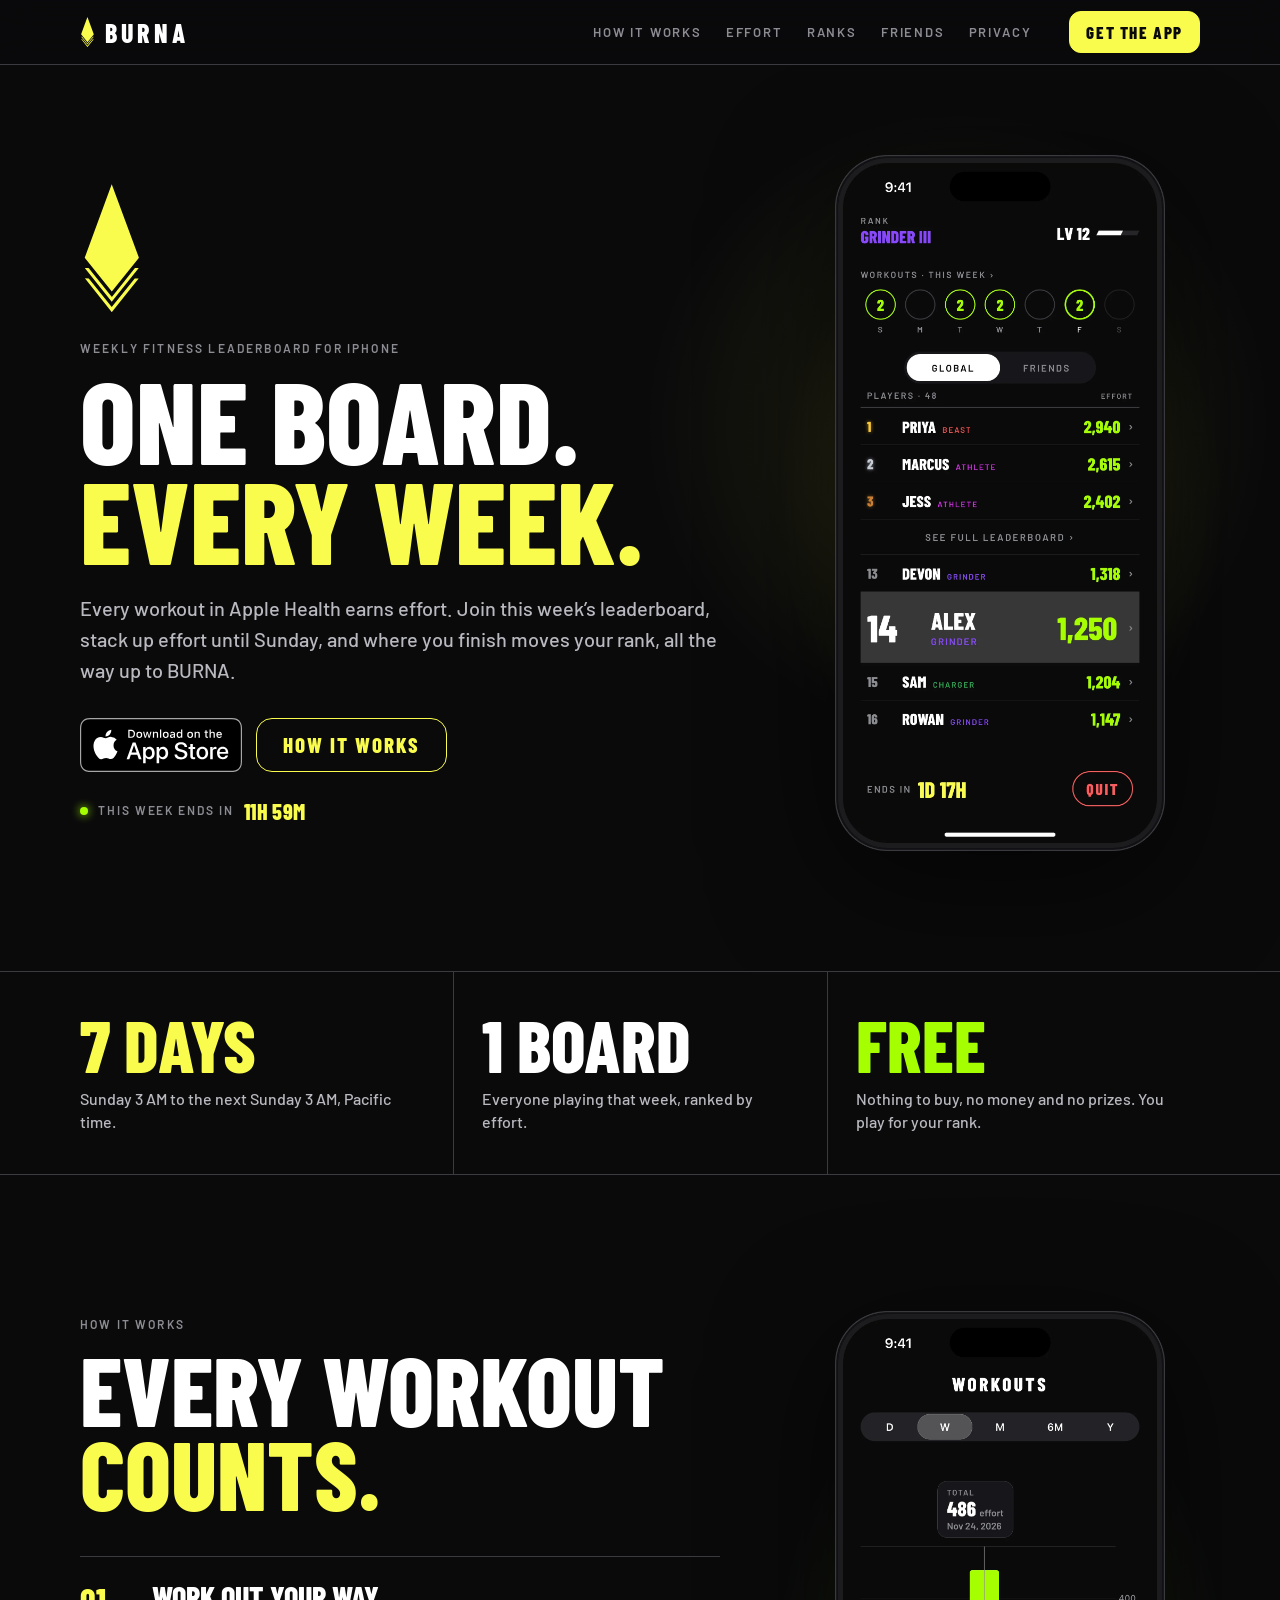
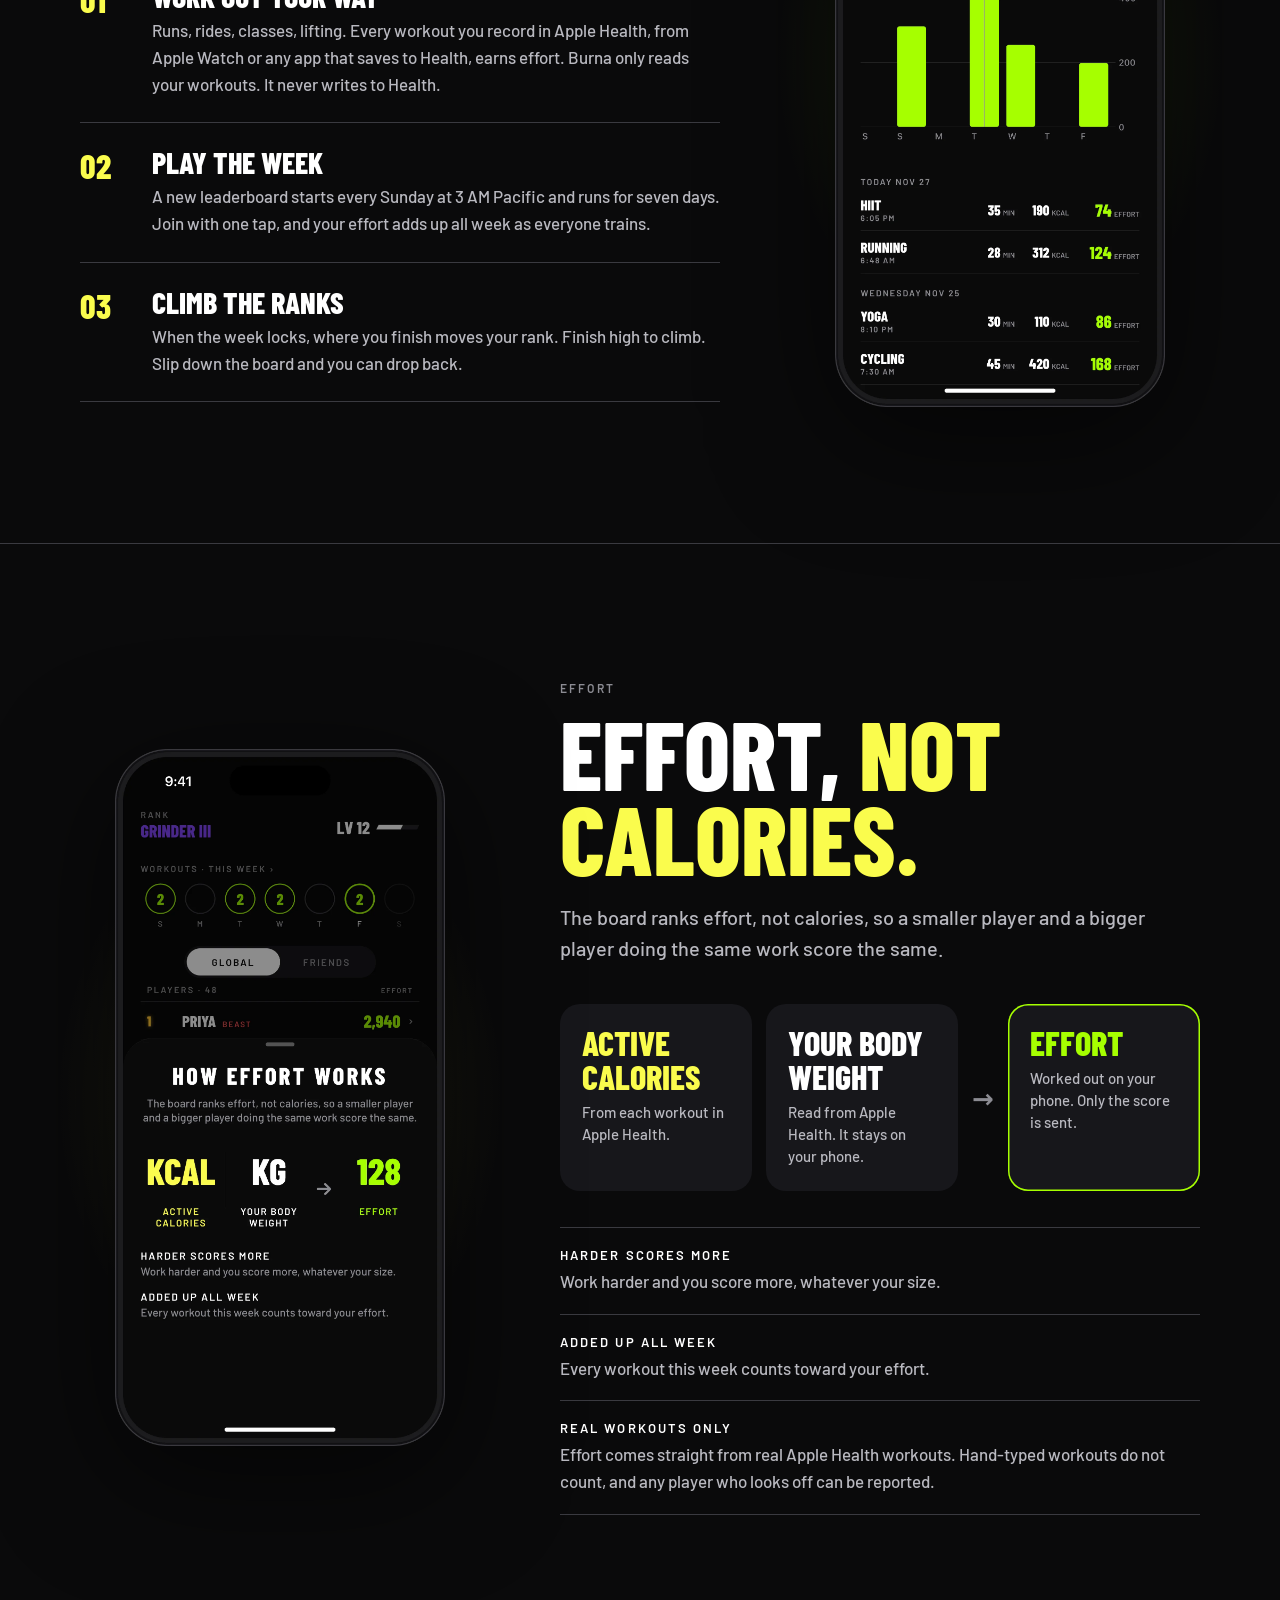
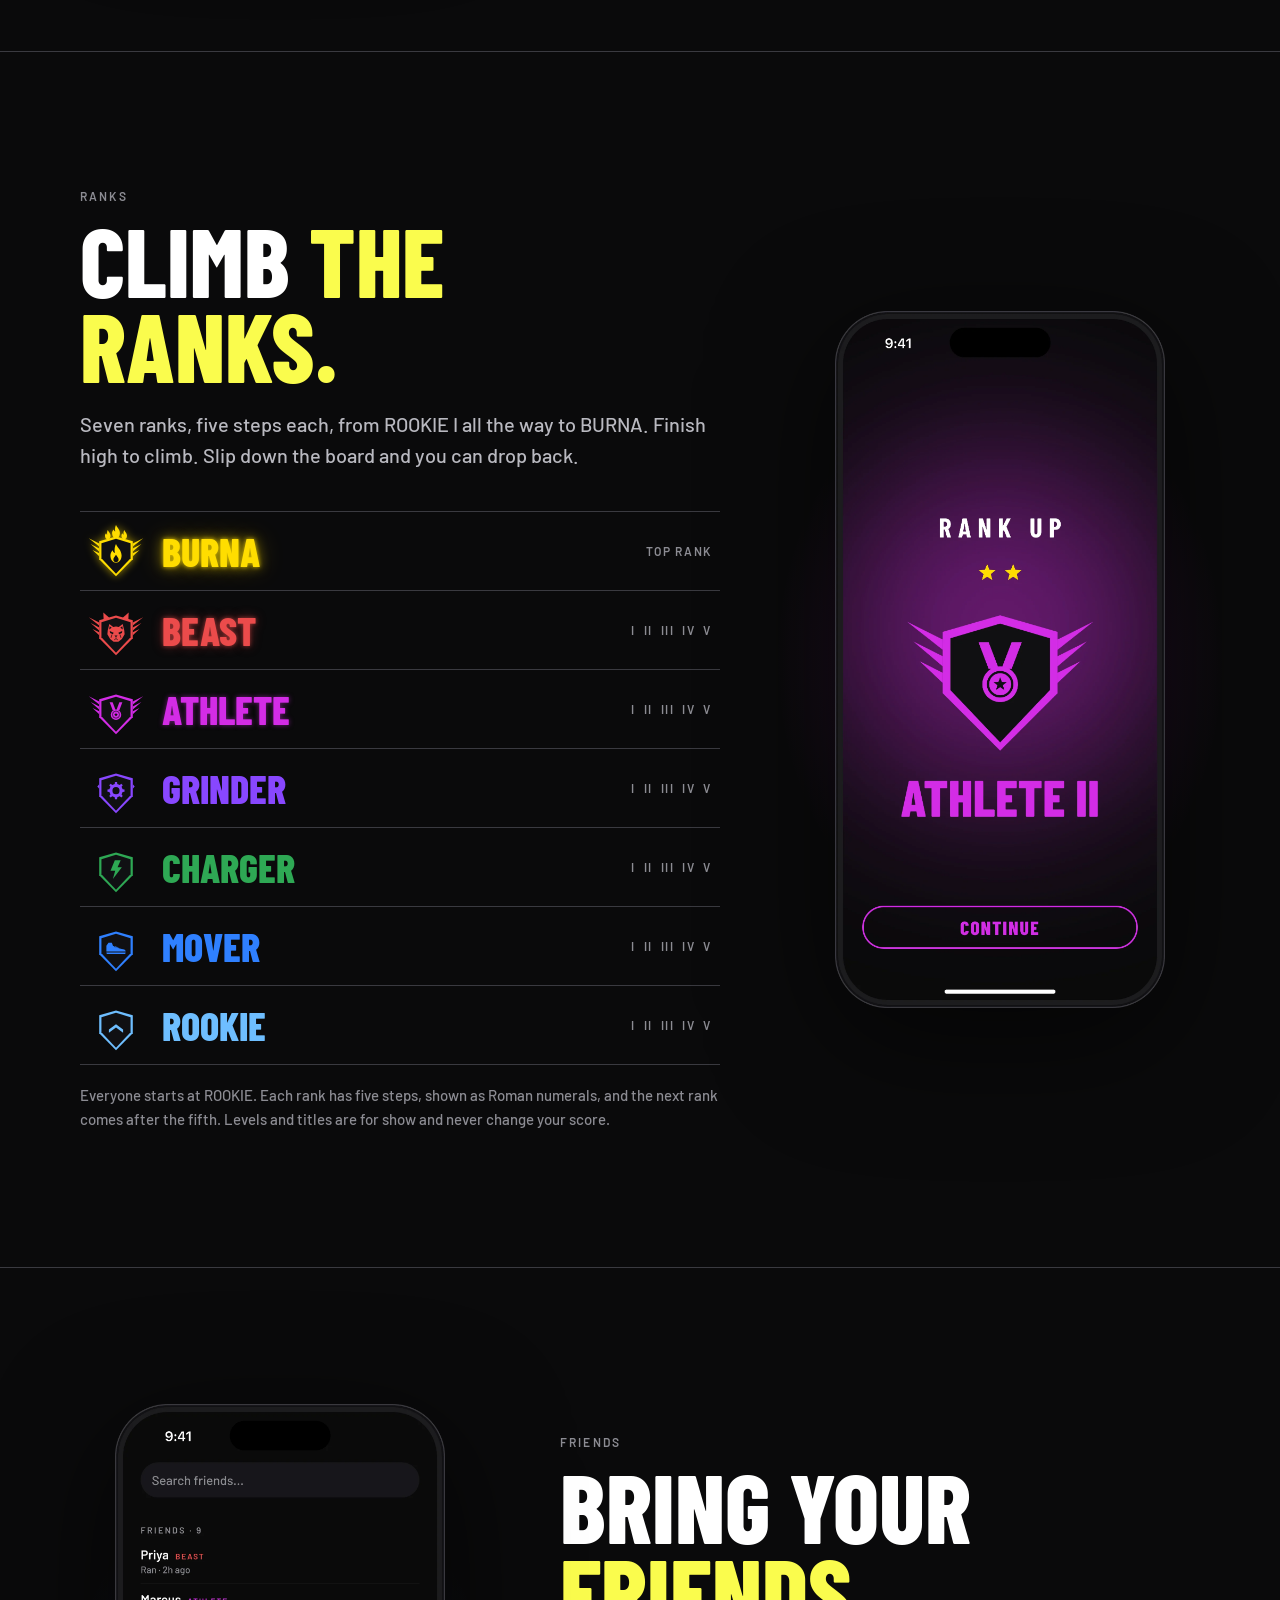
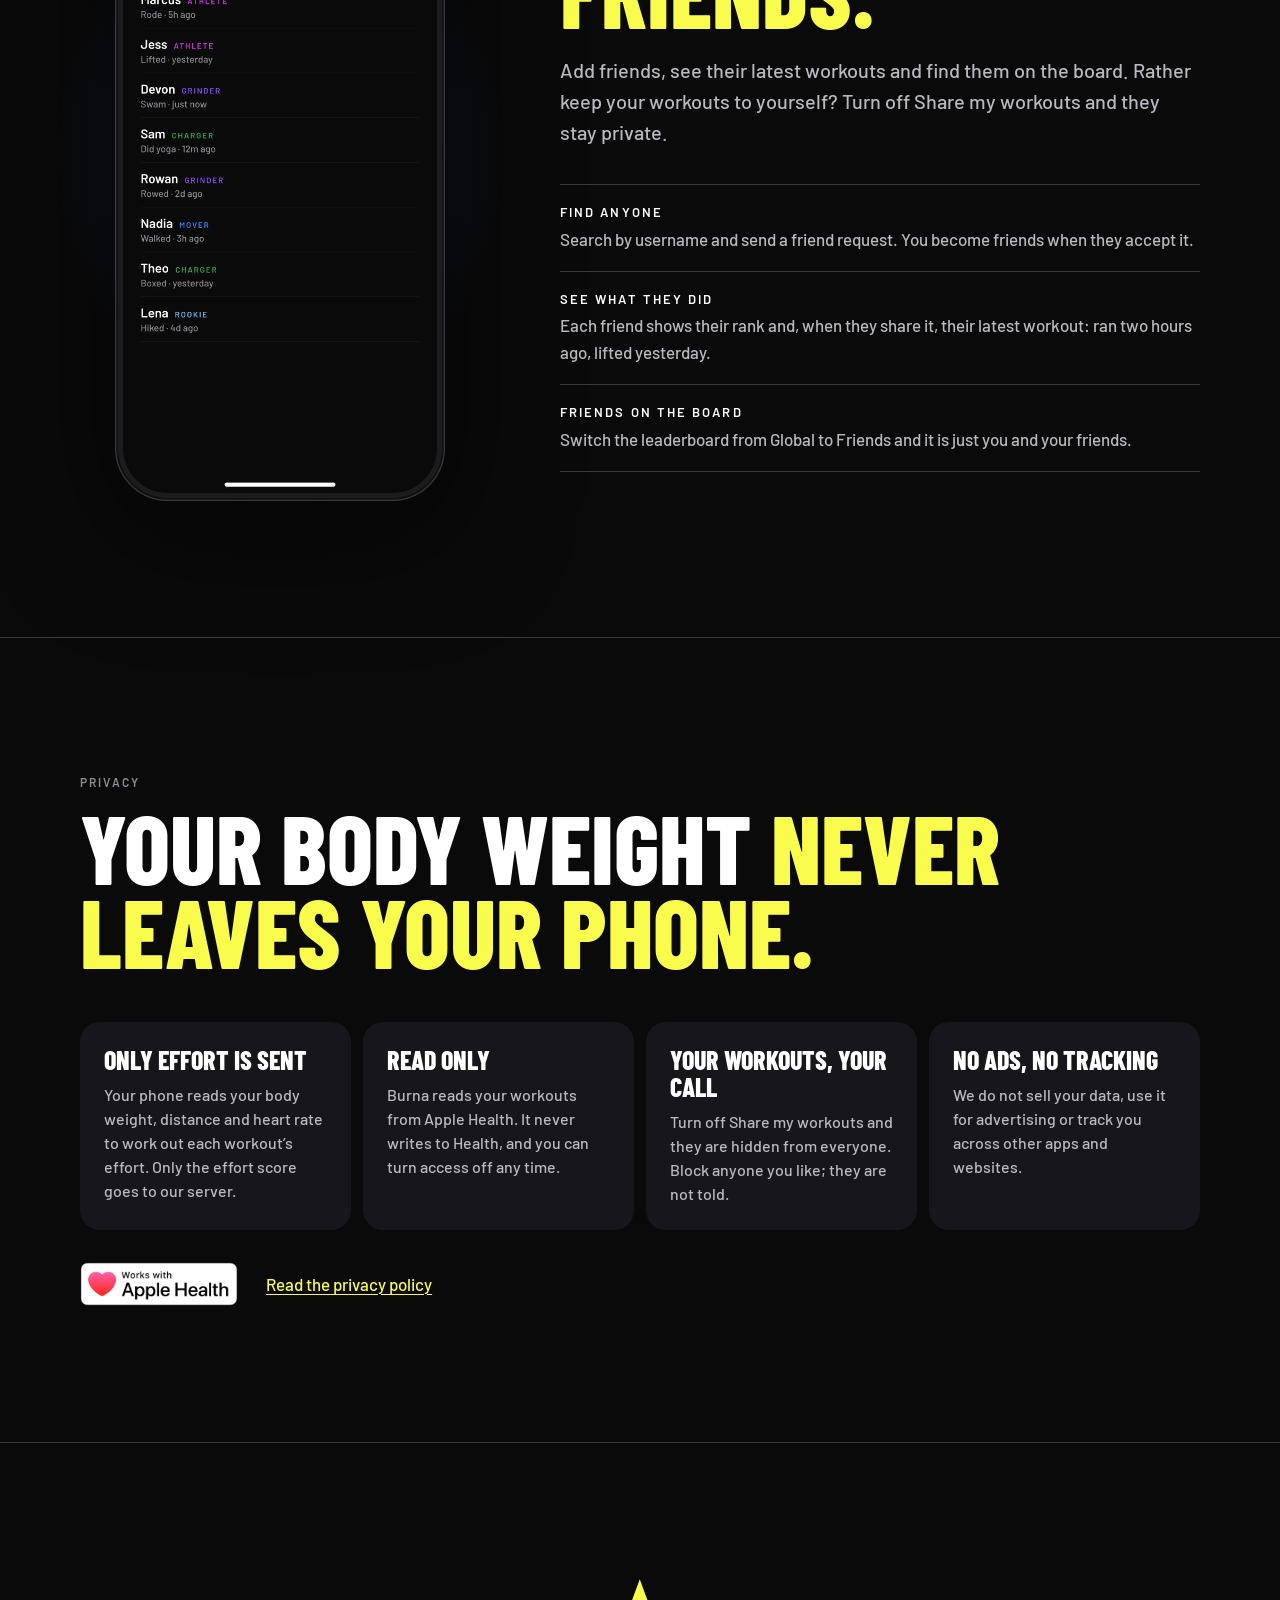
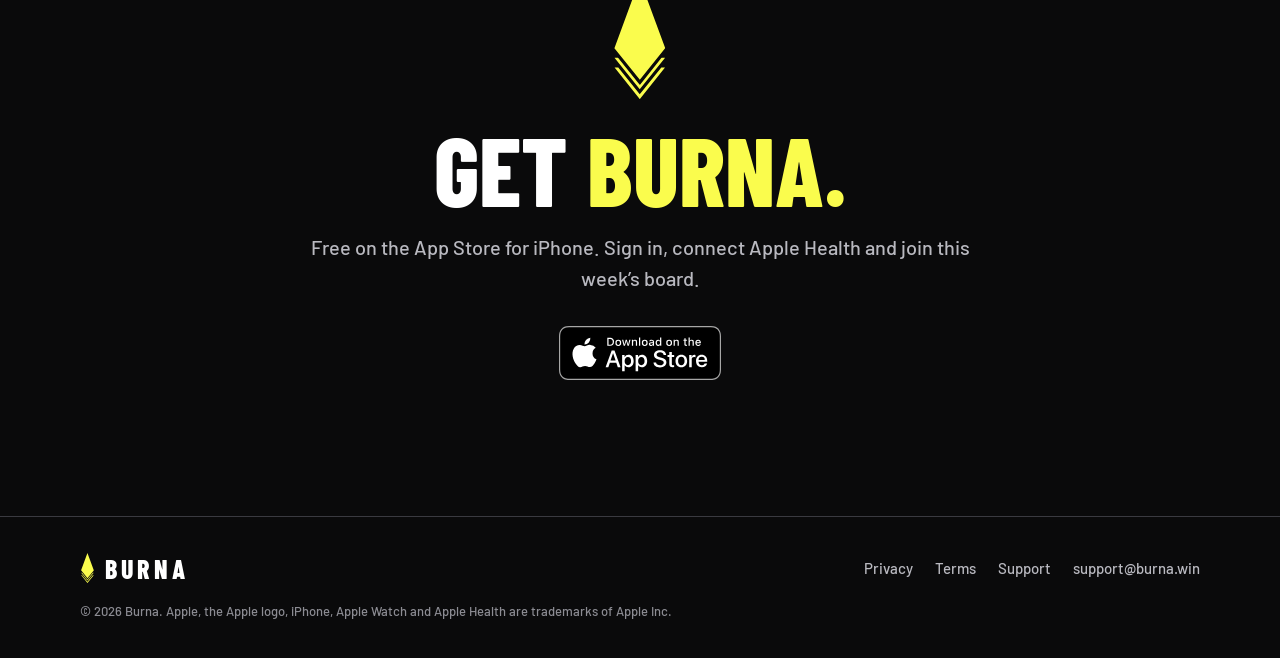
==== commit 71519091: "Copy pass: friends are mutual, no profiles, anonymising account deletion Privacy, terms, support and" ====
--- a/index.html
+++ b/index.html
@@ -131,7 +131,7 @@
           <li style="--c:var(--mover)"><img src="img/ranks/mover.svg" alt="" width="56" height="54" loading="lazy"><b>MOVER</b><span class="steps-of" aria-label="Steps one to five">I&ensp;II&ensp;III&ensp;IV&ensp;V</span></li>
           <li style="--c:var(--rookie)"><img src="img/ranks/rookie.svg" alt="" width="56" height="54" loading="lazy"><b>ROOKIE</b><span class="steps-of" aria-label="Steps one to five">I&ensp;II&ensp;III&ensp;IV&ensp;V</span></li>
         </ol>
-        <p class="note">Everyone starts at ROOKIE. Each rank has five steps, shown as Roman numerals, and the next rank comes after the fifth.</p>
+        <p class="note">Everyone starts at ROOKIE. Each rank has five steps, shown as Roman numerals, and the next rank comes after the fifth. Levels and titles are for show and never change your score.</p>
       </div>
       <figure class="shot reveal" style="margin:0">
         <img src="img/screen-rankup.webp" width="413" height="872" loading="lazy" decoding="async"
@@ -145,11 +145,11 @@
       <div>
         <p class="eyebrow">Friends</p>
         <h2>Bring your <span class="y">friends.</span></h2>
-        <p class="lede">Follow friends, see their latest workouts and find them on the board. Rather keep your workouts to yourself? Turn off Share my workouts and they stay private.</p>
+        <p class="lede">Add friends, see their latest workouts and find them on the board. Rather keep your workouts to yourself? Turn off Share my workouts and they stay private.</p>
         <ul class="points">
-          <li class="reveal"><b>Find anyone</b><p>Search by username and add them. Following is open, so they can add you back.</p></li>
+          <li class="reveal"><b>Find anyone</b><p>Search by username and send a friend request. You become friends when they accept it.</p></li>
           <li class="reveal"><b>See what they did</b><p>Each friend shows their rank and, when they share it, their latest workout: ran two hours ago, lifted yesterday.</p></li>
-          <li class="reveal"><b>Friends on the board</b><p>Switch the leaderboard from Global to Friends and it is just you and the people you follow.</p></li>
+          <li class="reveal"><b>Friends on the board</b><p>Switch the leaderboard from Global to Friends and it is just you and your friends.</p></li>
         </ul>
       </div>
       <figure class="shot reveal" style="margin:0">
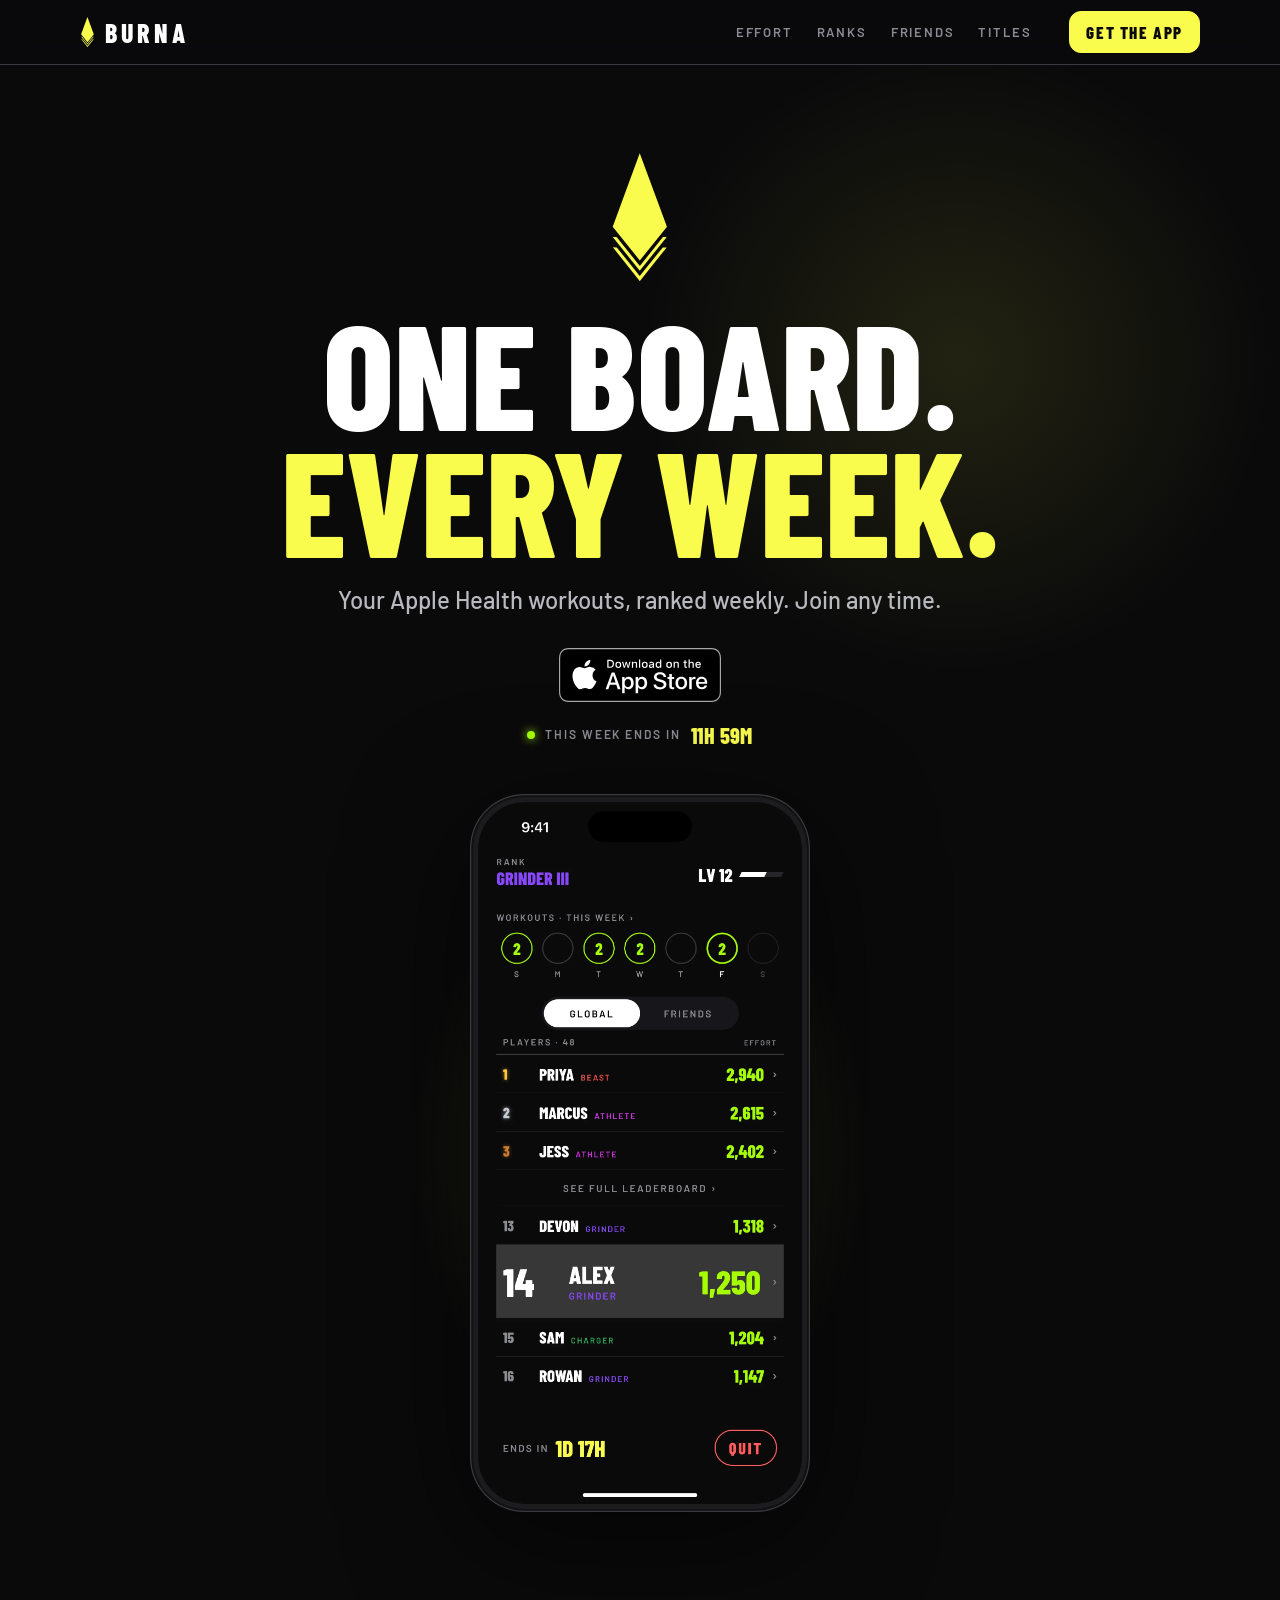
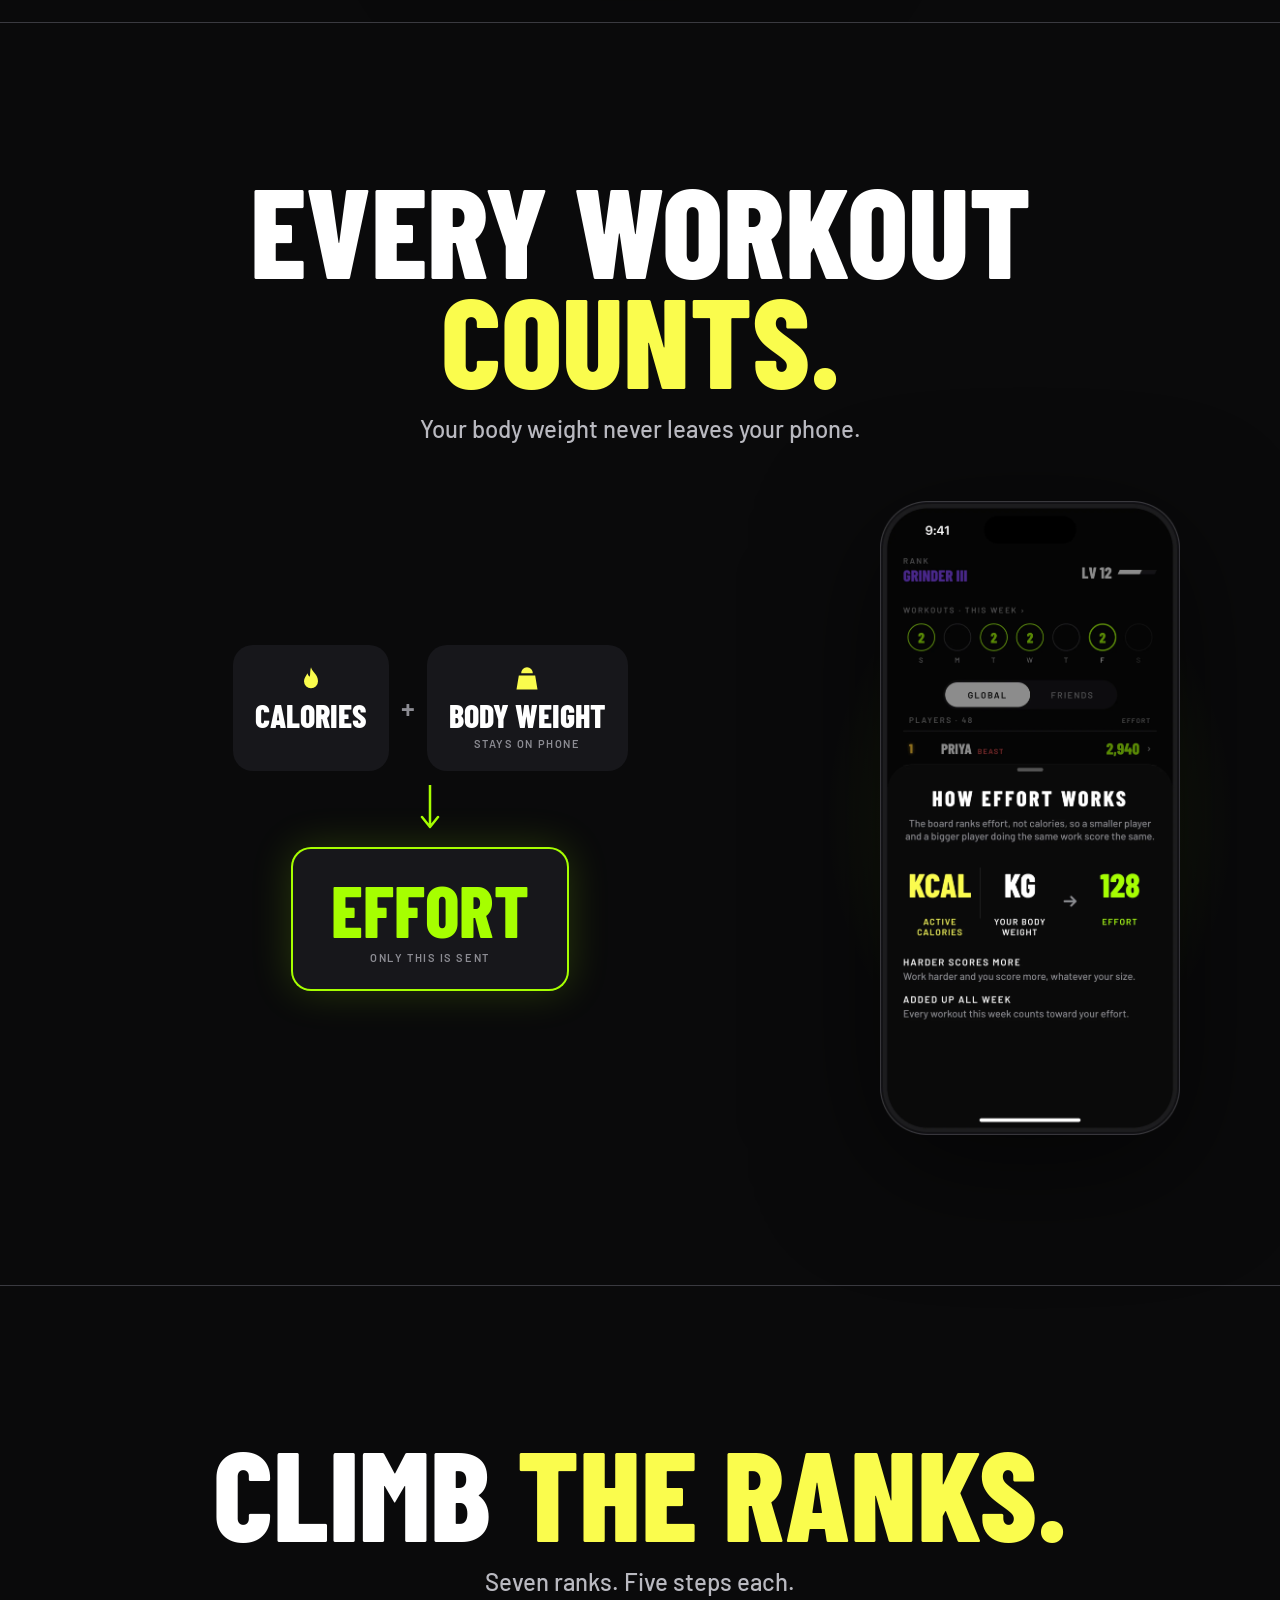
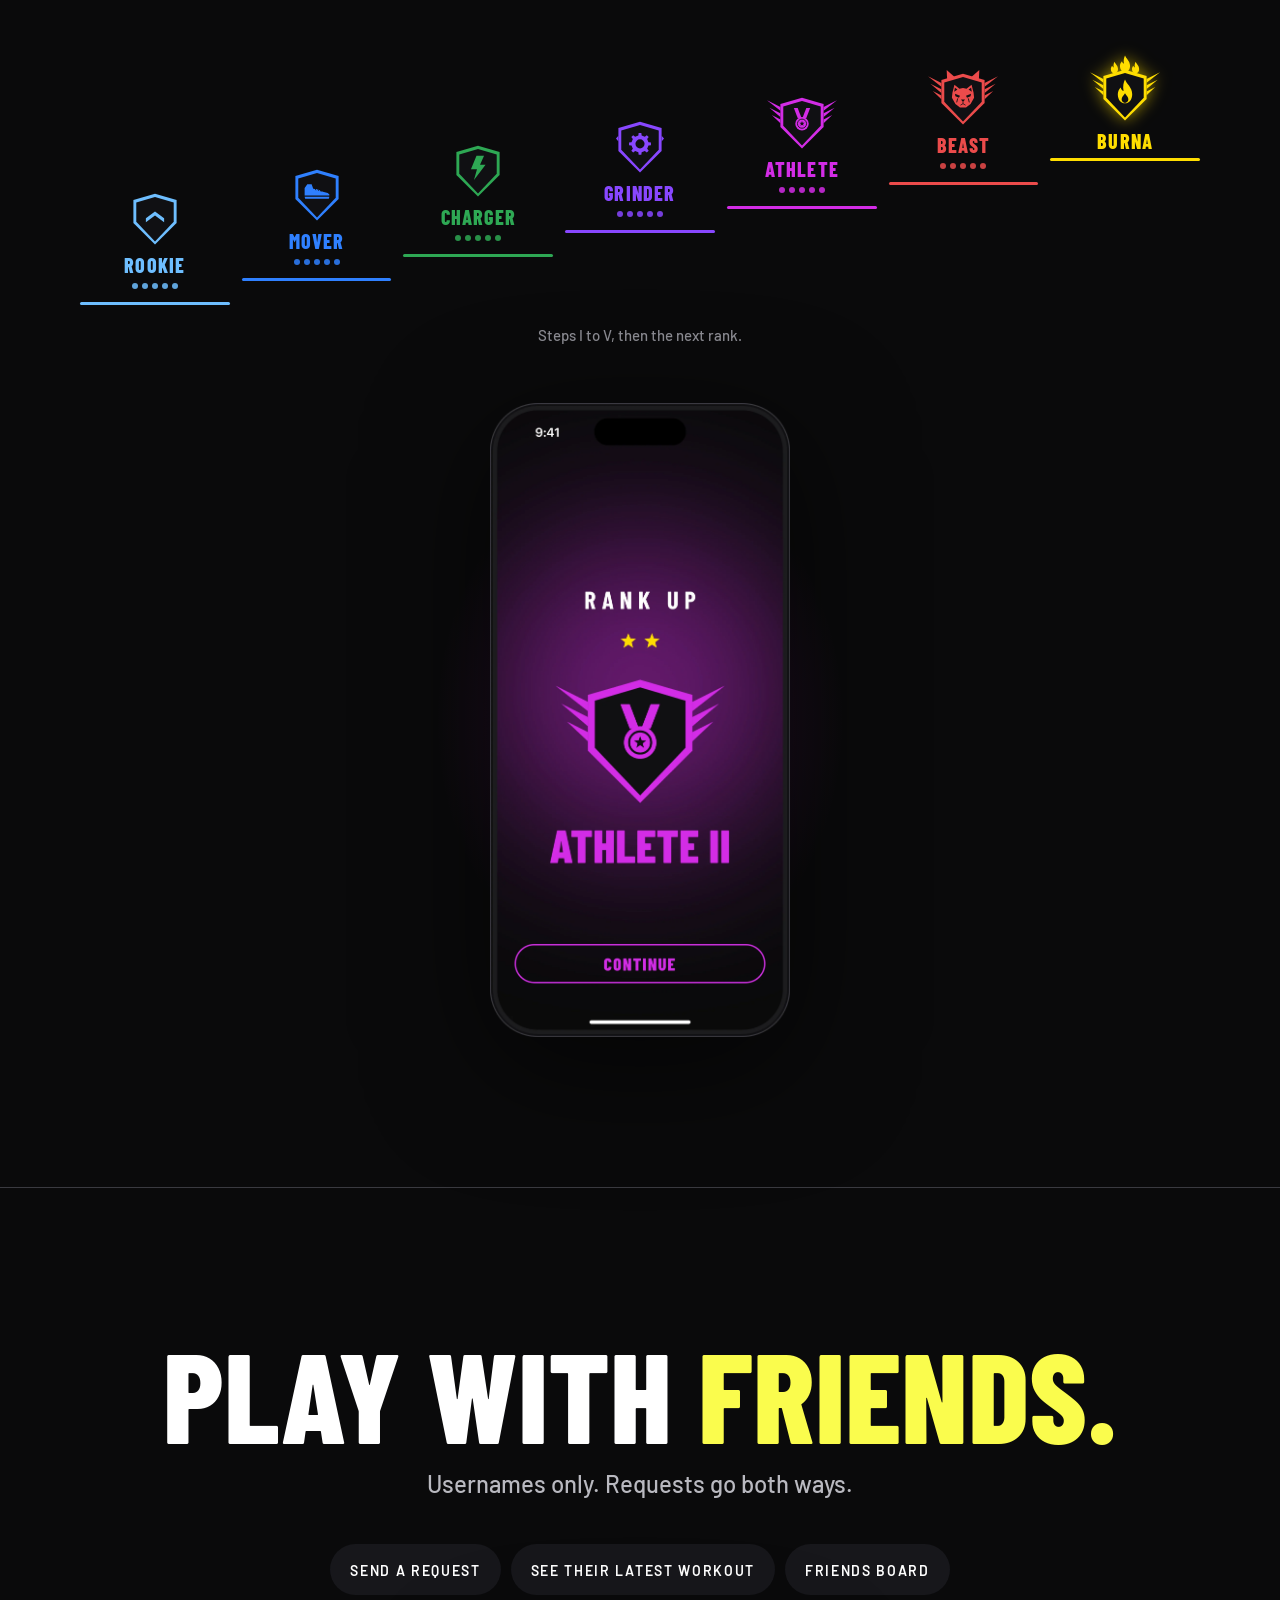
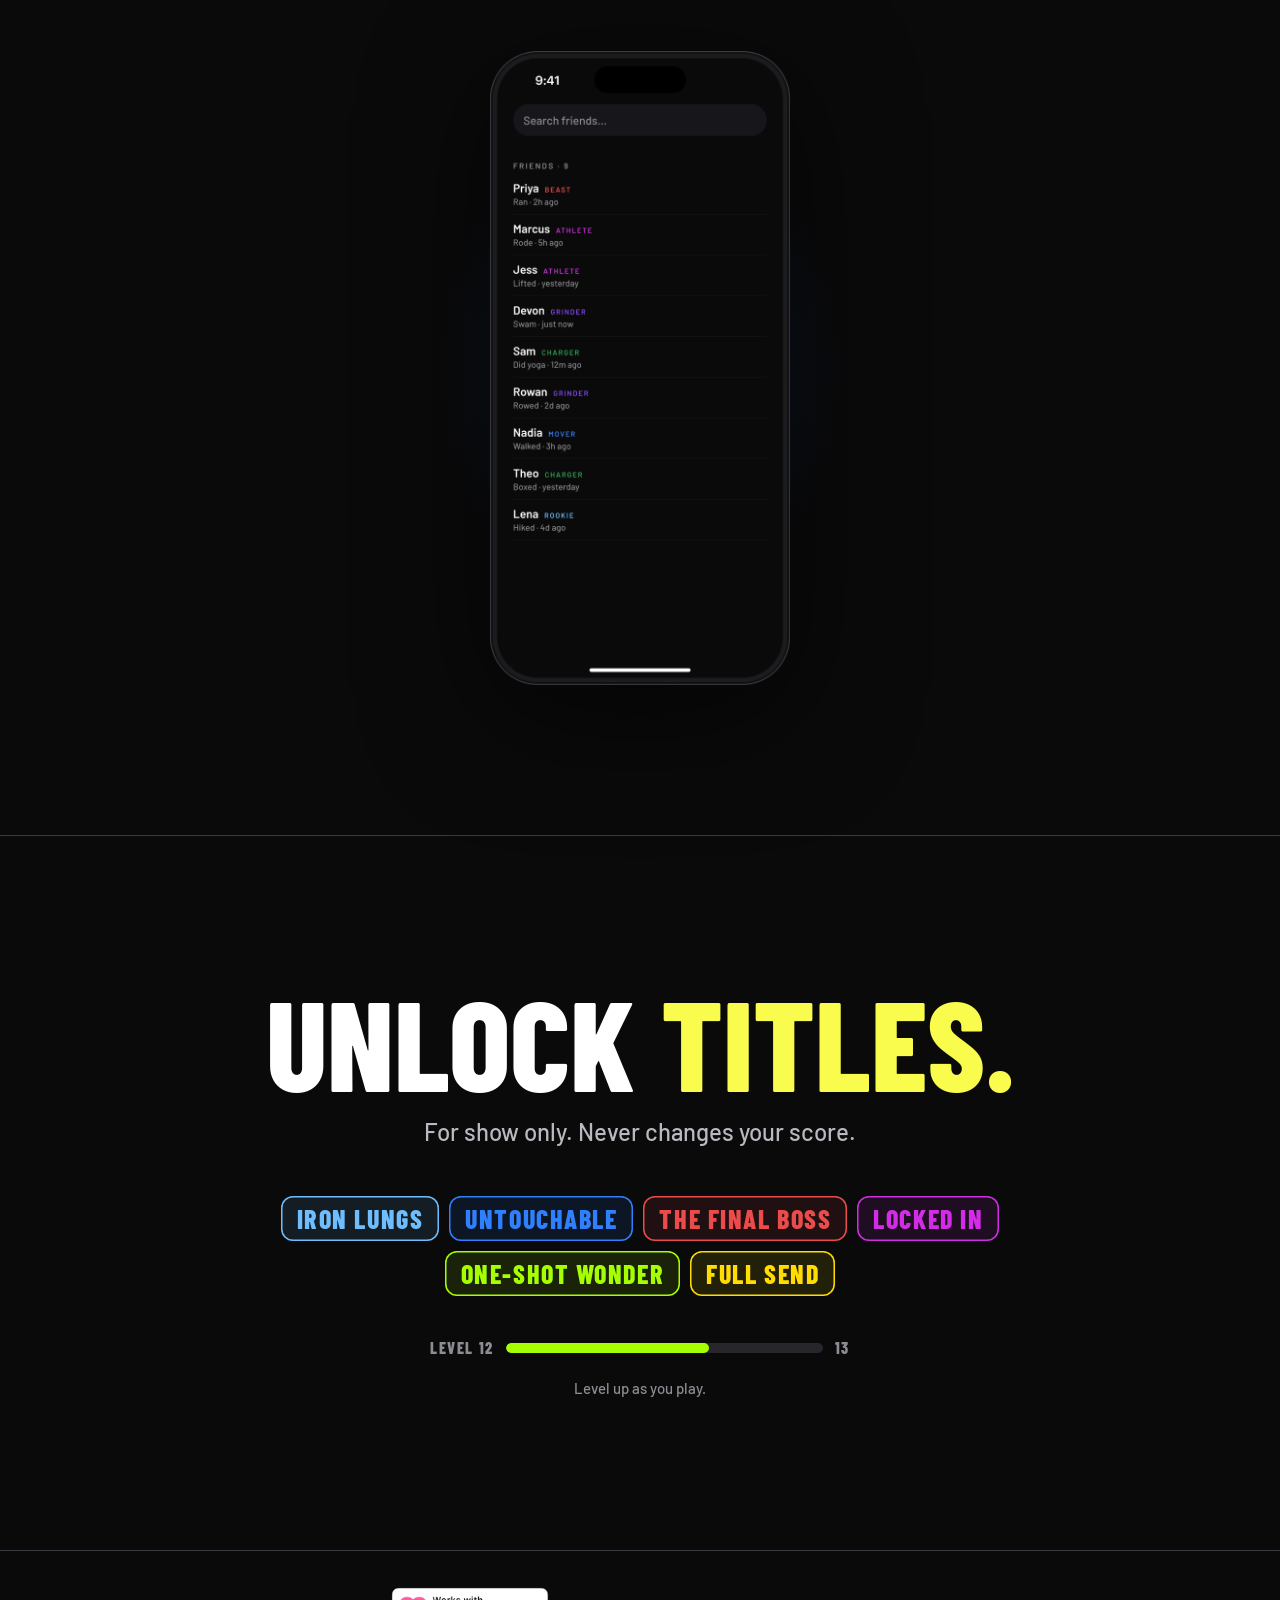
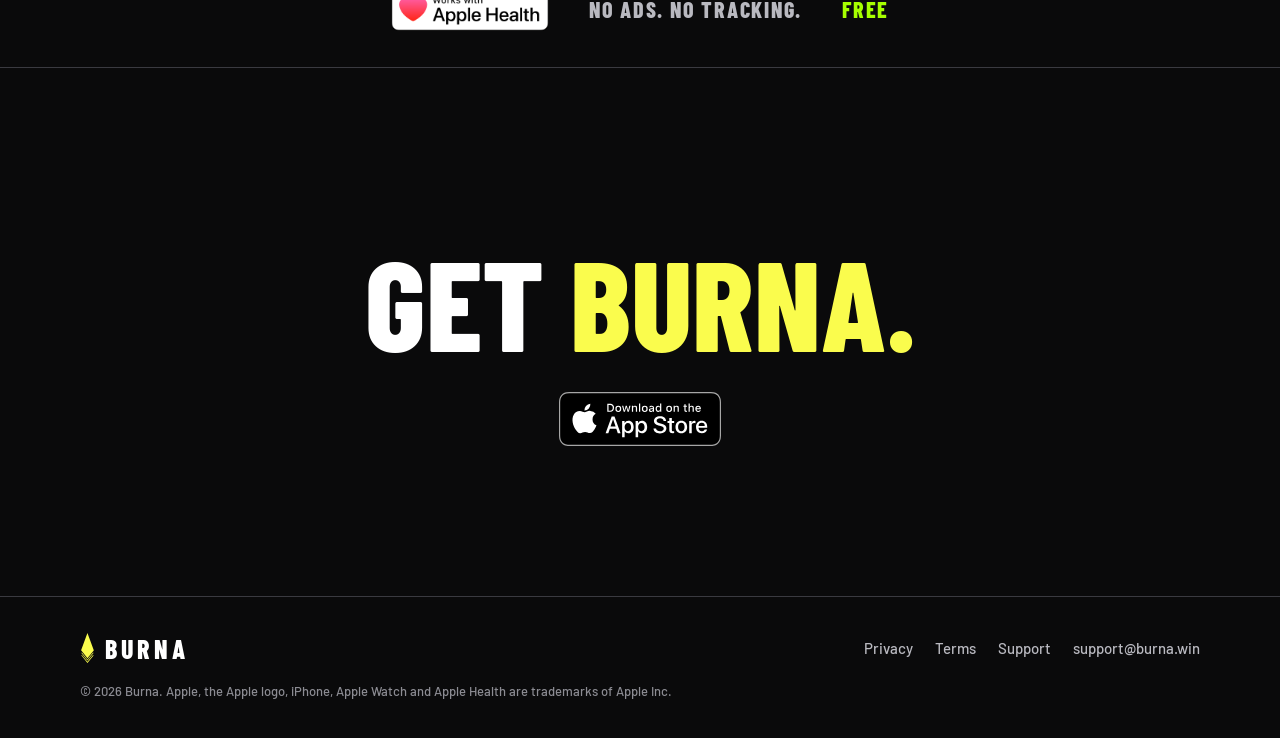
==== commit cba2612a: "Rebuild landing page: short headlines, infographics, one visual per section Co-Authored-By: Claude S" ====
--- a/index.html
+++ b/index.html
@@ -26,7 +26,7 @@
 <link rel="apple-touch-icon" href="apple-touch-icon.png?v=2">
 <link rel="preload" href="fonts/BarlowCondensed-ExtraBold.woff2" as="font" type="font/woff2" crossorigin>
 <link rel="preload" href="fonts/Barlow-Medium.woff2" as="font" type="font/woff2" crossorigin>
-<link rel="stylesheet" href="style.css?v=20">
+<link rel="stylesheet" href="style.css?v=23">
 <script>document.documentElement.classList.add('js');addEventListener('load',function(){if(!window.burnaReady)document.documentElement.classList.remove('js')})</script>
 </head>
 <body class="home">
@@ -35,155 +35,95 @@
 <header class="nav">
   <div class="wrap">
     <a class="brand" href="./" aria-label="Burna home"><img src="img/logo.svg?v=2" alt="" width="15" height="30"><span>BURNA</span></a>
-    <nav class="nav-links" aria-label="Sections">
-      <a href="#how">How it works</a><a href="#effort">Effort</a><a href="#ranks">Ranks</a><a href="#friends">Friends</a><a href="#privacy">Privacy</a>
-    </nav>
+    <nav class="nav-links" aria-label="Sections"><a href="#effort">Effort</a><a href="#ranks">Ranks</a><a href="#friends">Friends</a><a href="#titles">Titles</a></nav>
     <a class="btn btn-sm" href="https://apps.apple.com/us/app/burna/id6826509642">Get the app</a>
   </div>
 </header>
 
 <main id="main">
   <section class="hero">
-    <div class="wrap split">
-      <div>
-        <img class="hero-logo" src="img/logo.svg?v=2" alt="Burna" width="64" height="128">
-        <p class="eyebrow">Weekly fitness leaderboard for iPhone</p>
-        <h1><span>One board.</span><span class="y">Every week.</span></h1>
-        <p class="lede">Every workout in Apple Health earns effort. Join this week&rsquo;s leaderboard, stack up effort until Sunday, and where you finish moves your rank, all the way up to BURNA.</p>
-        <div class="actions">
-          <a class="store" href="https://apps.apple.com/us/app/burna/id6826509642"><img src="img/app-store-badge.svg" alt="Download on the App Store" width="162" height="54"></a>
-          <a class="btn btn-outline" href="#how">How it works</a>
-        </div>
-        <p class="live" id="live">New board every Sunday, 3 AM Pacific</p>
-      </div>
-      <figure class="shot" style="margin:0">
-        <img src="img/screen-board.webp" width="413" height="872" fetchpriority="high"
-             alt="The Burna home screen: this week's leaderboard with 48 players. Priya, Marcus and Jess hold the top three; your row, 14th with 1,250 effort, is highlighted, and the week ends in 1 day 17 hours.">
-      </figure>
+    <div class="wrap stage">
+      <img class="hero-logo" src="img/logo.svg?v=2" alt="Burna" width="64" height="128">
+      <h1><span>One board.</span> <span class="y">Every week.</span></h1>
+      <p class="sub">Your Apple Health workouts, ranked weekly. Join any time.</p>
+      <div class="actions"><a class="store" href="https://apps.apple.com/us/app/burna/id6826509642"><img src="img/app-store-badge.svg" alt="Download on the App Store" width="162" height="54"></a></div>
+      <p class="live" id="live">New board every Sunday, 3 AM Pacific</p>
+      <figure class="shot big"><img src="img/screen-board.webp" width="413" height="872" fetchpriority="high" alt="The Burna home screen: this week's leaderboard with 48 players. Priya, Marcus and Jess hold the top three; your row, 14th with 1,250 effort, is highlighted, and the week ends in 1 day 17 hours."></figure>
     </div>
   </section>
 
-  <section class="week-band" aria-label="The week at a glance">
-    <div class="wrap">
-      <ul>
-        <li class="reveal"><b class="y">7 days</b><span>Sunday 3 AM to the next Sunday 3 AM, Pacific time.</span></li>
-        <li class="reveal"><b>1 board</b><span>Everyone playing that week, ranked by effort.</span></li>
-        <li class="reveal"><b class="fit">Free</b><span>Nothing to buy, no money and no prizes. You play for your rank.</span></li>
-      </ul>
-    </div>
-  </section>
-
-  <section class="section" id="how">
-    <div class="wrap split">
-      <div>
-        <p class="eyebrow">How it works</p>
-        <h2>Every workout <span class="y">counts.</span></h2>
-        <ol class="steps">
-          <li class="reveal"><span class="n">01</span><h3>Work out your way</h3><p>Runs, rides, classes, lifting. Every workout you record in Apple Health, from Apple Watch or any app that saves to Health, earns effort. Burna only reads your workouts. It never writes to Health.</p></li>
-          <li class="reveal"><span class="n">02</span><h3>Play the week</h3><p>A new leaderboard starts every Sunday at 3 AM Pacific and runs for seven days. Join with one tap, and your effort adds up all week as everyone trains.</p></li>
-          <li class="reveal"><span class="n">03</span><h3>Climb the ranks</h3><p>When the week locks, where you finish moves your rank. Finish high to climb. Slip down the board and you can drop back.</p></li>
-        </ol>
-      </div>
-      <figure class="shot reveal" style="margin:0">
-        <img src="img/screen-workouts.webp" width="413" height="872" loading="lazy" decoding="async"
-             alt="The Workouts screen: a week of effort as green bars, with a flag on Tuesday showing 486 effort, and the day's workouts listed underneath with minutes, calories and effort.">
-      </figure>
-    </div>
-  </section>
-
-  <section class="section" id="effort">
-    <div class="wrap split flip">
-      <div>
-        <p class="eyebrow">Effort</p>
-        <h2>Effort, <span class="y">not calories.</span></h2>
-        <p class="lede">The board ranks effort, not calories, so a smaller player and a bigger player doing the same work score the same.</p>
-        <div class="flow reveal" role="group" aria-label="Two things go in, effort comes out">
-          <div class="in"><b>Active calories</b><p>From each workout in Apple Health.</p></div>
-          <div class="in"><b>Your body weight</b><p>Read from Apple Health. It stays on your phone.</p></div>
-          <div class="op" aria-hidden="true"><span class="v">&darr;</span><span class="h">&rarr;</span></div>
-          <div class="out"><b>Effort</b><p>Worked out on your phone. Only the score is sent.</p></div>
+  <section class="scene" id="effort">
+    <div class="wrap stage">
+      <h2>Every workout <span class="y">counts.</span></h2>
+      <p class="sub">Your body weight never leaves your phone.</p>
+      <div class="effort-grid">
+        <div class="diagram reveal" role="group" aria-label="Active calories and body weight go in, effort comes out">
+          <div class="inputs">
+            <div class="node"><svg viewBox="0 0 24 24" width="28" height="28" aria-hidden="true"><path fill="currentColor" d="M12 2c1 4 6 6 6 12a6 6 0 0 1-12 0c0-3 2-5 3-7 .5 2 1.5 2.500 2 3 .5-2.500 0-5 1-8z"/></svg><b>Calories</b></div>
+            <span class="plus" aria-hidden="true">+</span>
+            <div class="node"><svg viewBox="0 0 24 24" width="28" height="28" aria-hidden="true"><path fill="currentColor" d="M12 2a5 5 0 0 1 5 5H7a5 5 0 0 1 5-5zM5 9h14l2 12H3z"/></svg><b>Body weight</b><small>stays on phone</small></div>
+          </div>
+          <svg class="arrow" viewBox="0 0 24 48" width="24" height="48" aria-hidden="true"><path d="M12 0v40M4 32l8 10 8-10" fill="none" stroke="currentColor" stroke-width="2.500" stroke-linecap="round" stroke-linejoin="round"/></svg>
+          <div class="node out"><b>Effort</b><small>only this is sent</small></div>
         </div>
-        <ul class="rules">
-          <li class="reveal"><b>Harder scores more</b><p>Work harder and you score more, whatever your size.</p></li>
-          <li class="reveal"><b>Added up all week</b><p>Every workout this week counts toward your effort.</p></li>
-          <li class="reveal"><b>Real workouts only</b><p>Effort comes straight from real Apple Health workouts. Hand-typed workouts do not count, and any player who looks off can be reported.</p></li>
-        </ul>
-      </div>
-      <figure class="shot reveal" style="margin:0">
-        <img src="img/screen-effort.webp" width="413" height="872" loading="lazy" decoding="async"
-             alt="The How Effort Works sheet: active calories and your body weight go in, effort comes out. Harder scores more, and every workout in the week adds up.">
-      </figure>
-    </div>
-  </section>
-
-  <section class="section" id="ranks">
-    <div class="wrap split">
-      <div>
-        <p class="eyebrow">Ranks</p>
-        <h2>Climb <span class="y">the ranks.</span></h2>
-        <p class="lede">Seven ranks, five steps each, from ROOKIE I all the way to BURNA. Finish high to climb. Slip down the board and you can drop back.</p>
-        <ol class="ladder" reversed aria-label="Ranks, highest first">
-          <li class="burna" style="--c:var(--burna)"><img src="img/ranks/burna.svg" alt="" width="56" height="54" loading="lazy"><b>BURNA</b><span class="steps-of">TOP RANK</span></li>
-          <li class="beast" style="--c:var(--beast)"><img src="img/ranks/beast.svg" alt="" width="56" height="54" loading="lazy"><b>BEAST</b><span class="steps-of" aria-label="Steps one to five">I&ensp;II&ensp;III&ensp;IV&ensp;V</span></li>
-          <li class="athlete" style="--c:var(--athlete)"><img src="img/ranks/athlete.svg" alt="" width="56" height="54" loading="lazy"><b>ATHLETE</b><span class="steps-of" aria-label="Steps one to five">I&ensp;II&ensp;III&ensp;IV&ensp;V</span></li>
-          <li style="--c:var(--grinder)"><img src="img/ranks/grinder.svg" alt="" width="56" height="54" loading="lazy"><b>GRINDER</b><span class="steps-of" aria-label="Steps one to five">I&ensp;II&ensp;III&ensp;IV&ensp;V</span></li>
-          <li style="--c:var(--charger)"><img src="img/ranks/charger.svg" alt="" width="56" height="54" loading="lazy"><b>CHARGER</b><span class="steps-of" aria-label="Steps one to five">I&ensp;II&ensp;III&ensp;IV&ensp;V</span></li>
-          <li style="--c:var(--mover)"><img src="img/ranks/mover.svg" alt="" width="56" height="54" loading="lazy"><b>MOVER</b><span class="steps-of" aria-label="Steps one to five">I&ensp;II&ensp;III&ensp;IV&ensp;V</span></li>
-          <li style="--c:var(--rookie)"><img src="img/ranks/rookie.svg" alt="" width="56" height="54" loading="lazy"><b>ROOKIE</b><span class="steps-of" aria-label="Steps one to five">I&ensp;II&ensp;III&ensp;IV&ensp;V</span></li>
-        </ol>
-        <p class="note">Everyone starts at ROOKIE. Each rank has five steps, shown as Roman numerals, and the next rank comes after the fifth. Levels and titles are for show and never change your score.</p>
-      </div>
-      <figure class="shot reveal" style="margin:0">
-        <img src="img/screen-rankup.webp" width="413" height="872" loading="lazy" decoding="async"
-             alt="The rank-up screen: RANK UP over the magenta ATHLETE badge with two stars, and the new rank, ATHLETE II.">
-      </figure>
-    </div>
-  </section>
-
-  <section class="section" id="friends">
-    <div class="wrap split flip">
-      <div>
-        <p class="eyebrow">Friends</p>
-        <h2>Bring your <span class="y">friends.</span></h2>
-        <p class="lede">Add friends, see their latest workouts and find them on the board. Rather keep your workouts to yourself? Turn off Share my workouts and they stay private.</p>
-        <ul class="points">
-          <li class="reveal"><b>Find anyone</b><p>Search by username and send a friend request. You become friends when they accept it.</p></li>
-          <li class="reveal"><b>See what they did</b><p>Each friend shows their rank and, when they share it, their latest workout: ran two hours ago, lifted yesterday.</p></li>
-          <li class="reveal"><b>Friends on the board</b><p>Switch the leaderboard from Global to Friends and it is just you and your friends.</p></li>
-        </ul>
-      </div>
-      <figure class="shot reveal" style="margin:0">
-        <img src="img/screen-friends.webp" width="413" height="872" loading="lazy" decoding="async"
-             alt="The Friends tab: a search field, then nine friends, each with their rank and latest workout, such as Priya, BEAST, ran 2 hours ago.">
-      </figure>
-    </div>
-  </section>
-
-  <section class="section privacy-band" id="privacy">
-    <div class="wrap">
-      <p class="eyebrow">Privacy</p>
-      <h2>Your body weight <span class="y">never leaves your phone.</span></h2>
-      <ul class="privacy-grid">
-        <li class="reveal"><b>Only effort is sent</b><p>Your phone reads your body weight, distance and heart rate to work out each workout&rsquo;s effort. Only the effort score goes to our server.</p></li>
-        <li class="reveal"><b>Read only</b><p>Burna reads your workouts from Apple Health. It never writes to Health, and you can turn access off any time.</p></li>
-        <li class="reveal"><b>Your workouts, your call</b><p>Turn off Share my workouts and they are hidden from everyone. Block anyone you like; they are not told.</p></li>
-        <li class="reveal"><b>No ads, no tracking</b><p>We do not sell your data, use it for advertising or track you across other apps and websites.</p></li>
-      </ul>
-      <div class="privacy-foot">
-        <img src="img/works-with-apple-health.png" alt="Works with Apple Health" width="159" height="44" loading="lazy">
-        <a href="privacy.html">Read the privacy policy</a>
+        <figure class="shot"><img src="img/screen-effort.webp" width="413" height="872" loading="lazy" decoding="async" alt="The How Effort Works sheet: active calories and your body weight go in, effort comes out. Harder scores more, and every workout in the week adds up."></figure>
       </div>
     </div>
   </section>
 
-  <section class="section get" id="get">
+  <section class="scene" id="ranks">
+    <div class="wrap stage">
+      <h2>Climb <span class="y">the ranks.</span></h2>
+      <p class="sub">Seven ranks. Five steps each.</p>
+      <ol class="stairs reveal" aria-label="Ranks, lowest to highest, ROOKIE to BURNA">
+<li style="--c:var(--rookie);--i:0"><img src="img/ranks/rookie.svg" alt="" width="56" height="54" loading="lazy"><b>ROOKIE</b><span class="dots" aria-hidden="true"><i></i><i></i><i></i><i></i><i></i></span></li>
+<li style="--c:var(--mover);--i:1"><img src="img/ranks/mover.svg" alt="" width="56" height="54" loading="lazy"><b>MOVER</b><span class="dots" aria-hidden="true"><i></i><i></i><i></i><i></i><i></i></span></li>
+<li style="--c:var(--charger);--i:2"><img src="img/ranks/charger.svg" alt="" width="56" height="54" loading="lazy"><b>CHARGER</b><span class="dots" aria-hidden="true"><i></i><i></i><i></i><i></i><i></i></span></li>
+<li style="--c:var(--grinder);--i:3"><img src="img/ranks/grinder.svg" alt="" width="56" height="54" loading="lazy"><b>GRINDER</b><span class="dots" aria-hidden="true"><i></i><i></i><i></i><i></i><i></i></span></li>
+<li style="--c:var(--athlete);--i:4"><img src="img/ranks/athlete.svg" alt="" width="56" height="54" loading="lazy"><b>ATHLETE</b><span class="dots" aria-hidden="true"><i></i><i></i><i></i><i></i><i></i></span></li>
+<li style="--c:var(--beast);--i:5"><img src="img/ranks/beast.svg" alt="" width="56" height="54" loading="lazy"><b>BEAST</b><span class="dots" aria-hidden="true"><i></i><i></i><i></i><i></i><i></i></span></li>
+<li style="--c:var(--burna);--i:6"><img src="img/ranks/burna.svg" alt="" width="56" height="54" loading="lazy"><b>BURNA</b></li>
+      </ol>
+      <p class="cap">Steps I to V, then the next rank.</p>
+      <figure class="shot"><img src="img/screen-rankup.webp" width="413" height="872" loading="lazy" decoding="async" alt="The rank-up screen: RANK UP over the magenta ATHLETE badge with two stars, and the new rank, ATHLETE II."></figure>
+    </div>
+  </section>
+
+  <section class="scene" id="friends">
+    <div class="wrap stage">
+      <h2>Play with <span class="y">friends.</span></h2>
+      <p class="sub">Usernames only. Requests go both ways.</p>
+      <ul class="trio reveal">
+        <li><b>Send a request</b></li><li><b>See their latest workout</b></li><li><b>Friends board</b></li>
+      </ul>
+      <figure class="shot"><img src="img/screen-friends.webp" width="413" height="872" loading="lazy" decoding="async" alt="The Friends tab: a search field, then nine friends, each with their rank and latest workout, such as Priya, BEAST, ran 2 hours ago."></figure>
+    </div>
+  </section>
+
+  <section class="scene" id="titles">
+    <div class="wrap stage">
+      <h2>Unlock <span class="y">titles.</span></h2>
+      <p class="sub">For show only. Never changes your score.</p>
+      <ul class="chips reveal" aria-label="Example titles"><li style="--c:#6EBEFF">IRON LUNGS</li><li style="--c:#2F80FF">UNTOUCHABLE</li><li style="--c:#EB4B4B">THE FINAL BOSS</li><li style="--c:#D32CE6">LOCKED IN</li><li style="--c:#A6FF00">ONE-SHOT WONDER</li><li style="--c:#FFDD00">FULL SEND</li></ul>
+      <div class="xp reveal" role="img" aria-label="A level bar, partly filled">
+        <span class="lvl">LEVEL 12</span><span class="bar"><i></i></span><span class="lvl">13</span>
+      </div>
+      <p class="cap">Level up as you play.</p>
+    </div>
+  </section>
+
+  <section class="trust" aria-label="Good to know">
     <div class="wrap">
-      <img class="mark reveal" src="img/logo.svg?v=2" alt="" width="60" height="120" loading="lazy">
+      <img src="img/works-with-apple-health.png" alt="Works with Apple Health" width="159" height="44" loading="lazy">
+      <span>No ads. No tracking.</span>
+      <span class="fit">Free</span>
+    </div>
+  </section>
+
+  <section class="scene get" id="get">
+    <div class="wrap stage">
       <h2>Get <span class="y">Burna.</span></h2>
-      <p class="lede">Free on the App Store for iPhone. Sign in, connect Apple Health and join this week&rsquo;s board.</p>
-      <div class="actions">
-        <a class="store" href="https://apps.apple.com/us/app/burna/id6826509642"><img src="img/app-store-badge.svg" alt="Download on the App Store" width="162" height="54" loading="lazy"></a>
-      </div>
+      <div class="actions"><a class="store" href="https://apps.apple.com/us/app/burna/id6826509642"><img src="img/app-store-badge.svg" alt="Download on the App Store" width="162" height="54" loading="lazy"></a></div>
     </div>
   </section>
 </main>
@@ -196,6 +136,6 @@
   </div>
 </footer>
 
-<script src="app.js?v=20" defer></script>
+<script src="app.js?v=21" defer></script>
 </body>
 </html>
--- a/style.css
+++ b/style.css
@@ -295,3 +295,67 @@
 }
 .nav .hide-sm { display: none; }
 @media (min-width: 640px) { .nav .hide-sm { display: inline-flex; } }
+
+/* Landing page, v21: one big headline, one line, one visual per scene. Scoped to .home. */
+.home .stage { display: flex; flex-direction: column; align-items: center; text-align: center; }
+.home .scene { padding: clamp(80px, 12vw, 150px) 0; border-top: .5px solid var(--line); overflow-x: clip; }
+.home .scene h2 { font-size: clamp(56px, 12vw, 128px); line-height: .86; }
+.home .sub { margin-top: 20px; color: var(--text-2); font-size: clamp(18px, 2.4vw, 24px); line-height: 1.35; max-width: 24em; }
+.home .cap { margin-top: 20px; color: var(--muted); font-size: 15px; }
+.home .hero { padding: clamp(40px, 7vw, 88px) 0 clamp(64px, 9vw, 110px); }
+.home .hero h1 { font-size: clamp(60px, 15vw, 148px); line-height: .86; margin-top: 28px; }
+.home .hero h1 span { display: block; white-space: nowrap; }
+.home .hero .actions { justify-content: center; }
+.home .hero .live { margin-top: 22px; }
+.home .shot { margin: 56px auto 0; width: min(300px, 78vw); }
+.home .shot.big { width: min(340px, 82vw); margin-top: 48px; }
+.home #effort .shot { --glow: rgba(166, 255, 0, .14); margin-top: 0; }
+.home #ranks .shot { --glow: rgba(211, 44, 230, .22); }
+.home #friends .shot { --glow: rgba(47, 128, 255, .16); }
+
+.effort-grid { display: grid; gap: 48px; align-items: center; justify-items: center; margin-top: 56px; width: 100%; }
+@media (min-width: 900px) { .effort-grid { grid-template-columns: 1fr 340px; gap: 80px; } }
+.diagram { display: flex; flex-direction: column; align-items: center; gap: 14px; }
+.diagram .inputs { display: flex; align-items: stretch; gap: 12px; }
+.diagram .plus { align-self: center; font: 700 28px/1 var(--body); color: var(--muted); }
+.node { background: var(--card); border-radius: 20px; padding: 20px 22px; display: flex; flex-direction: column; align-items: center; gap: 6px; min-width: 130px; color: var(--yellow); }
+.node b { font: 800 clamp(24px, 4vw, 32px)/1 var(--display); text-transform: uppercase; color: #fff; }
+.node small { font: 600 11px/1.3 var(--body); letter-spacing: .14em; text-transform: uppercase; color: var(--muted); }
+.node.out { padding: 26px 40px; box-shadow: inset 0 0 0 2px var(--fitness), 0 0 40px rgba(166, 255, 0, .18); }
+.node.out b { font-size: clamp(48px, 8vw, 72px); color: var(--fitness); }
+.diagram .arrow { color: var(--fitness); }
+
+.stairs { list-style: none; padding: 0; margin-top: 56px; width: 100%; display: grid; grid-template-columns: repeat(4, 1fr); gap: 28px 8px; }
+.stairs li { display: flex; flex-direction: column; align-items: center; gap: 8px; }
+.stairs img { width: 56px; height: 54px; object-fit: contain; }
+.stairs b { font: 800 15px/1 var(--display); letter-spacing: .06em; color: var(--c); }
+.stairs .dots { display: flex; gap: 4px; }
+.stairs .dots i { width: 6px; height: 6px; border-radius: 50%; background: var(--c); opacity: .85; }
+.stairs li:last-child img { filter: drop-shadow(0 0 8px rgba(255, 221, 0, .6)); }
+@media (min-width: 820px) {
+  .stairs { grid-template-columns: repeat(7, 1fr); gap: 0 12px; align-items: end; padding-bottom: 8px; }
+  .stairs li { margin-bottom: calc(var(--i) * 24px); position: relative; }
+  .stairs li::after { content: ""; position: absolute; left: 0; right: 0; bottom: -10px; height: 3px; border-radius: 2px; background: var(--c); }
+  .stairs img { width: 72px; height: 69px; }
+  .stairs b { font-size: 20px; }
+  .stairs .dots { margin-bottom: 6px; }
+}
+
+.trio { list-style: none; padding: 0; margin-top: 44px; display: flex; flex-wrap: wrap; justify-content: center; gap: 10px; }
+.trio li { background: var(--card); border-radius: 999px; padding: 12px 20px; }
+.trio b { font: 600 14px/1.2 var(--body); letter-spacing: .12em; text-transform: uppercase; }
+
+.chips { list-style: none; padding: 0; margin-top: 48px; display: flex; flex-wrap: wrap; justify-content: center; gap: 10px; max-width: 760px; }
+.chips li { font: 800 clamp(20px, 3vw, 26px)/1 var(--display); letter-spacing: .06em; padding: 10px 16px 9px; border-radius: 12px; color: var(--c); box-shadow: inset 0 0 0 1.5px var(--c); background: color-mix(in srgb, var(--c) 10%, transparent); }
+.xp { margin-top: 44px; width: min(420px, 100%); display: flex; align-items: center; gap: 12px; }
+.xp .lvl { font: 800 16px/1 var(--display); letter-spacing: .1em; color: var(--muted); white-space: nowrap; }
+.xp .bar { flex: 1; height: 10px; border-radius: 5px; background: var(--track); overflow: hidden; }
+.xp .bar i { display: block; width: 64%; height: 100%; border-radius: 5px; background: var(--fitness); }
+
+.home .trust { border-top: .5px solid var(--line); padding: 36px 0; }
+.home .trust .wrap { display: flex; flex-wrap: wrap; align-items: center; justify-content: center; gap: 18px 40px; }
+.home .trust img { height: 44px; width: auto; }
+.home .trust span { font: 800 22px/1 var(--display); letter-spacing: .08em; text-transform: uppercase; color: var(--text-2); }
+.home .trust .fit { color: var(--fitness); }
+.home .get .actions { margin-top: 36px; }
+.home .sub { text-wrap: balance; max-width: 26em; }
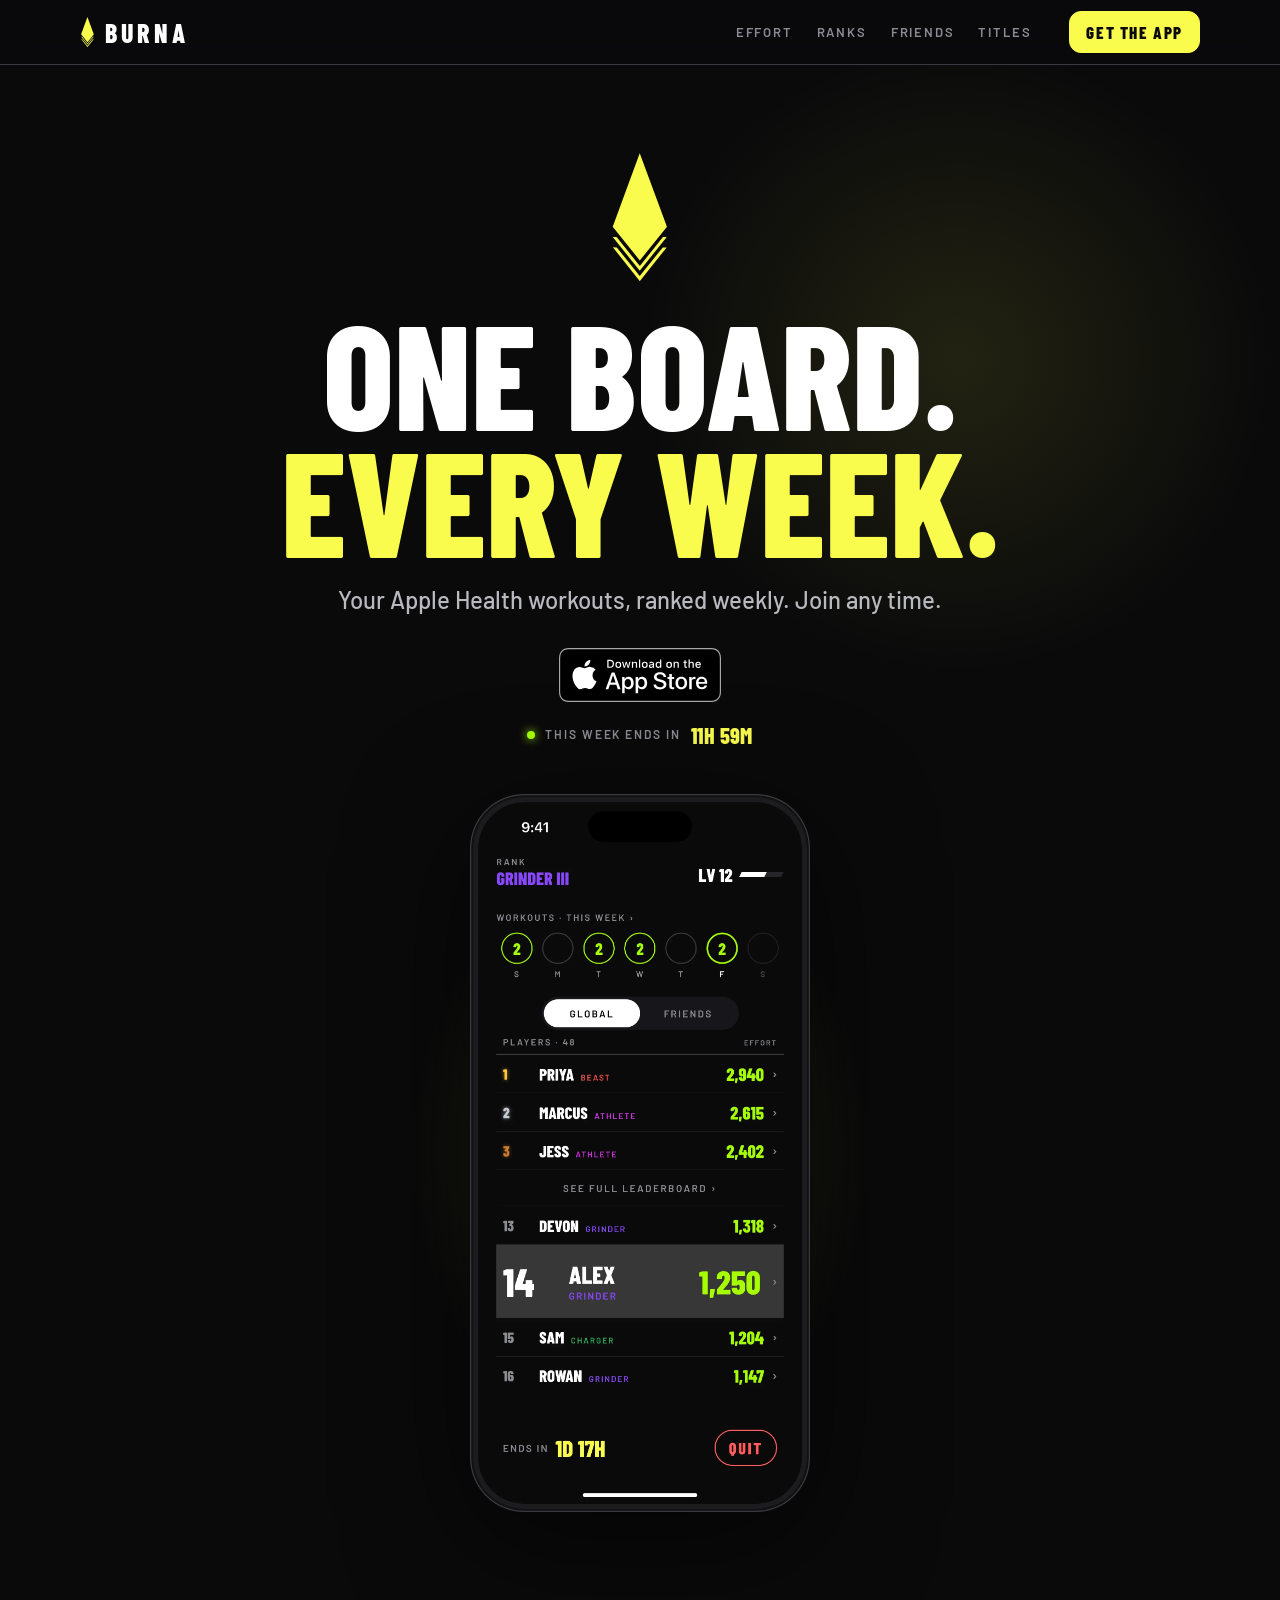
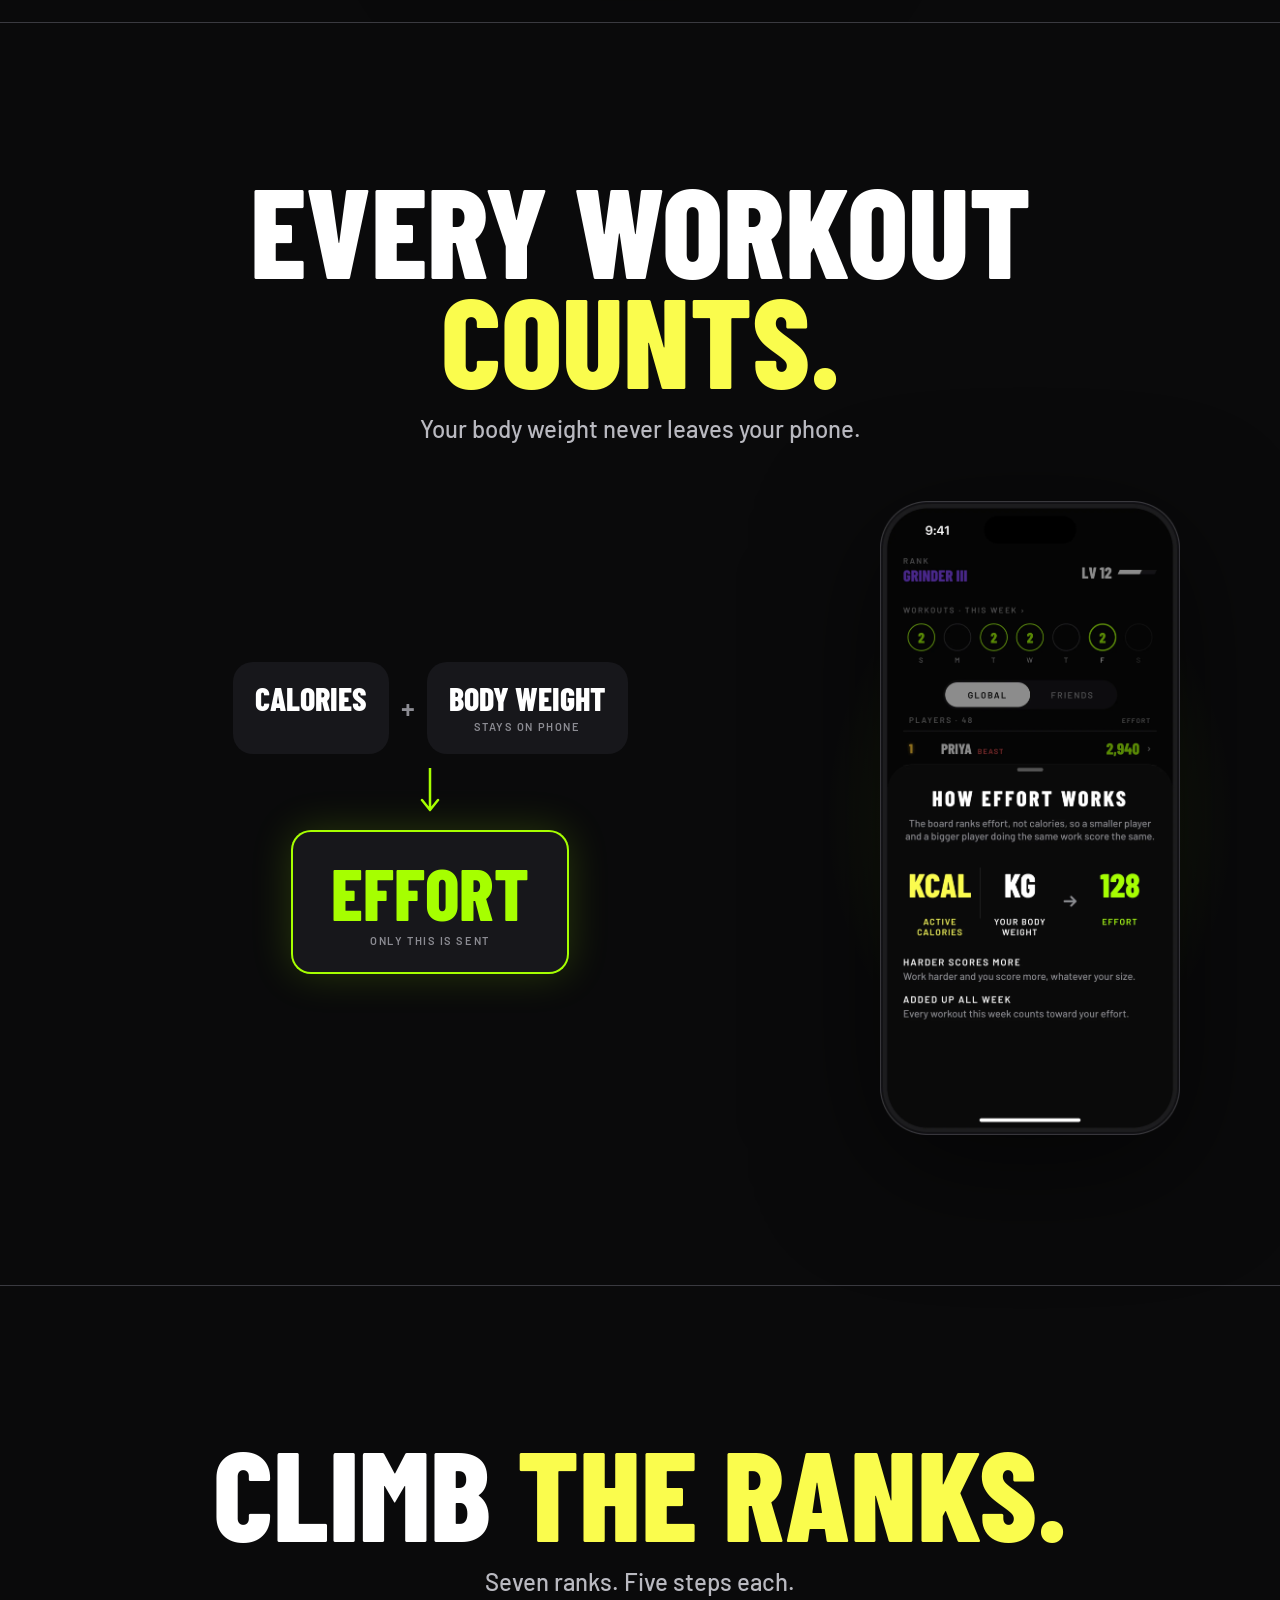
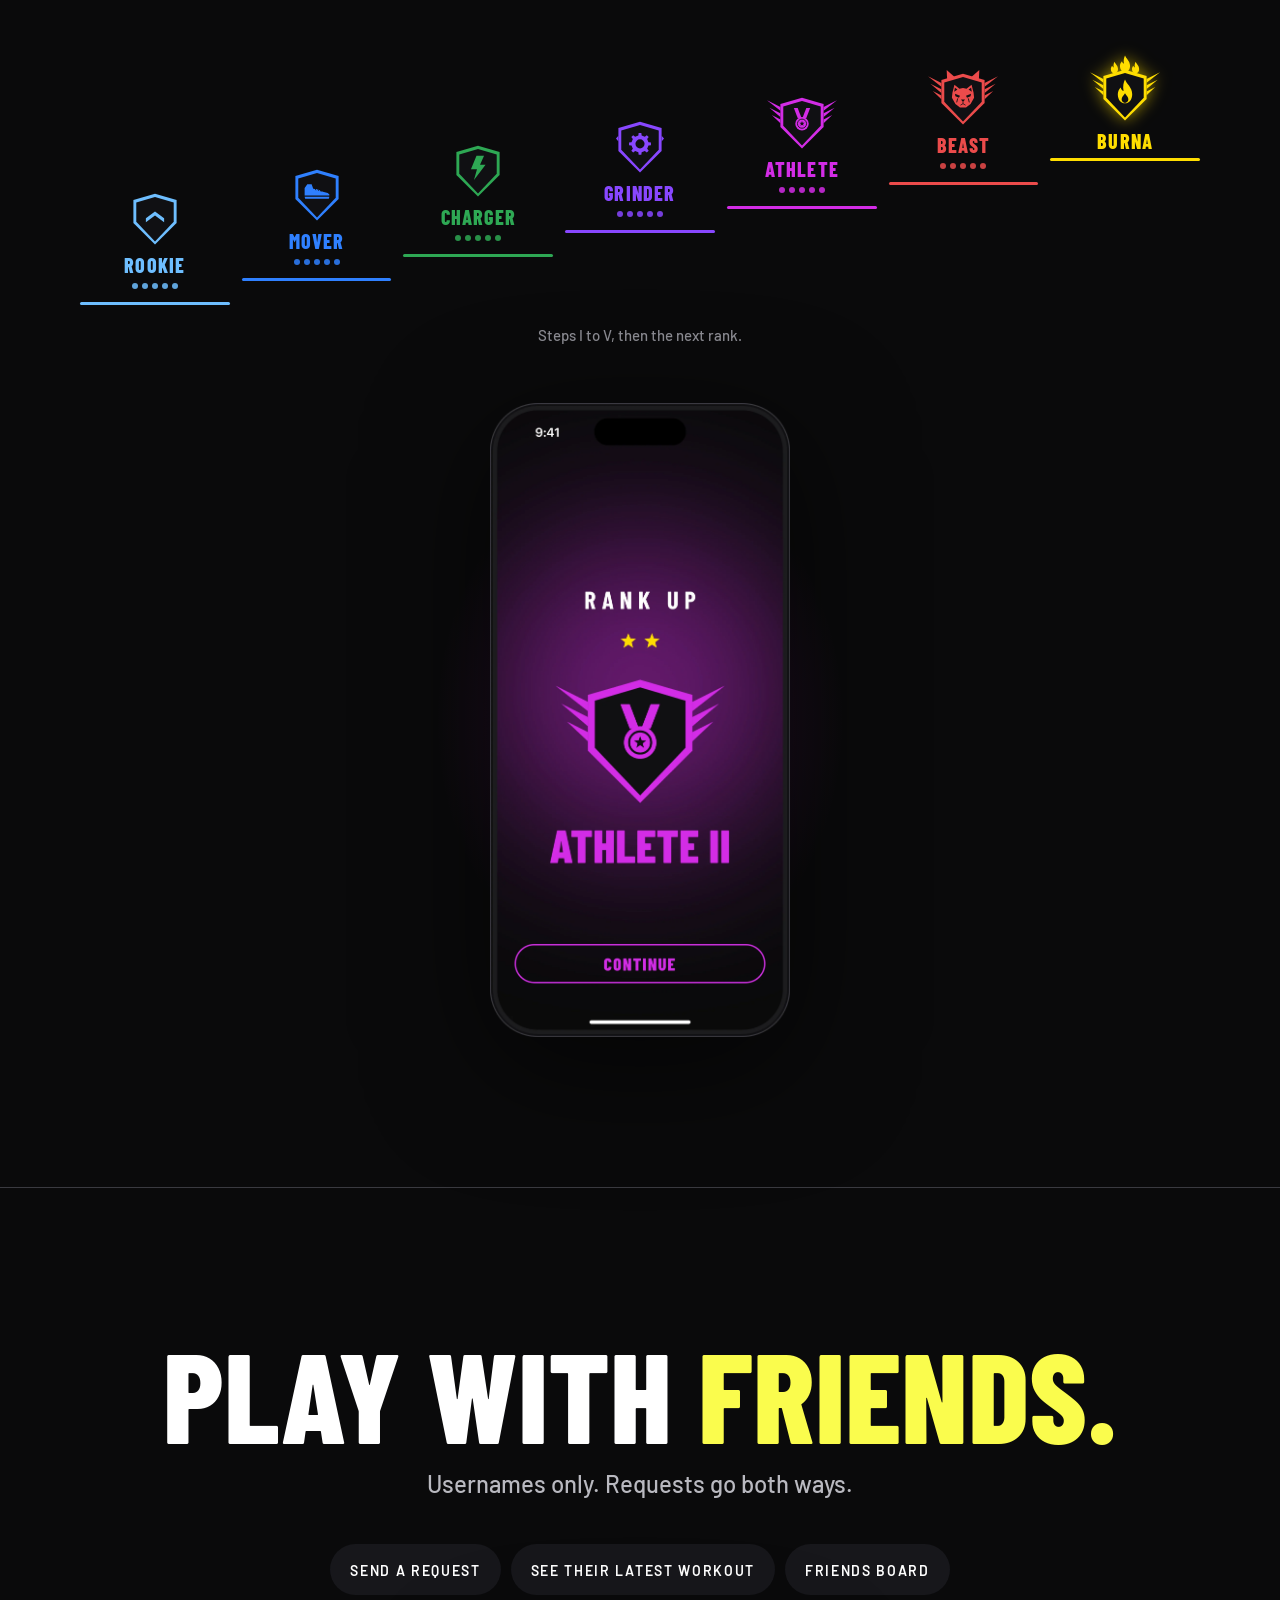
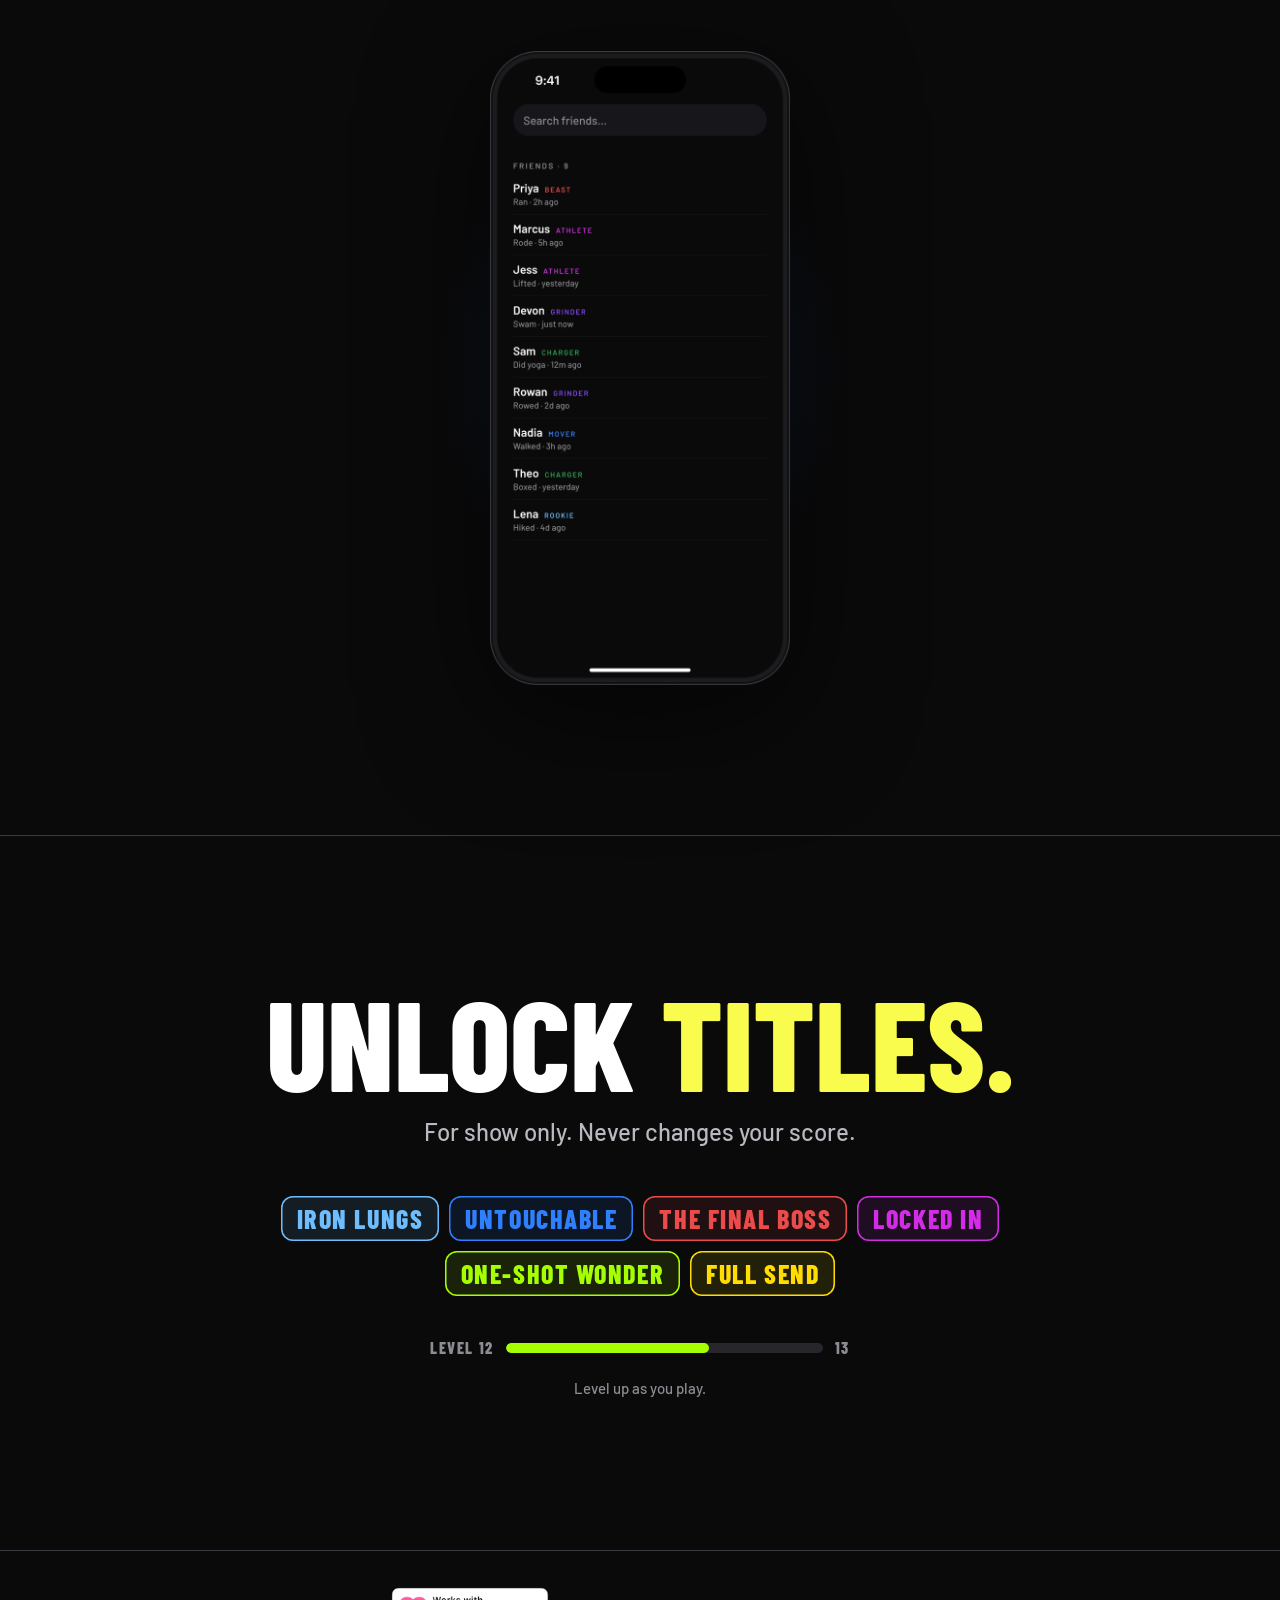
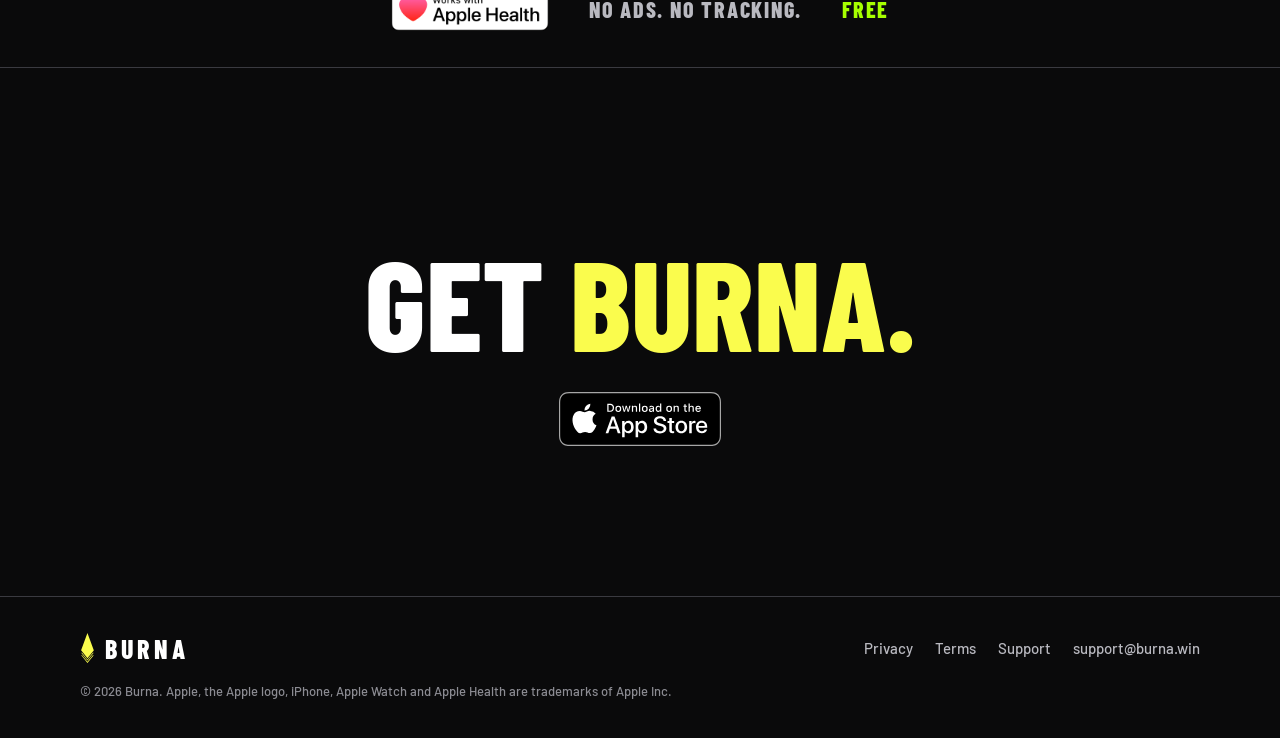
==== commit 29f55df3: "Landing page: drop the hand-drawn calorie and weight icons Co-Authored-By: Claude Sonnet 5.5 <norepl" ====
--- a/index.html
+++ b/index.html
@@ -59,9 +59,9 @@
       <div class="effort-grid">
         <div class="diagram reveal" role="group" aria-label="Active calories and body weight go in, effort comes out">
           <div class="inputs">
-            <div class="node"><svg viewBox="0 0 24 24" width="28" height="28" aria-hidden="true"><path fill="currentColor" d="M12 2c1 4 6 6 6 12a6 6 0 0 1-12 0c0-3 2-5 3-7 .5 2 1.5 2.500 2 3 .5-2.500 0-5 1-8z"/></svg><b>Calories</b></div>
+            <div class="node"><b>Calories</b></div>
             <span class="plus" aria-hidden="true">+</span>
-            <div class="node"><svg viewBox="0 0 24 24" width="28" height="28" aria-hidden="true"><path fill="currentColor" d="M12 2a5 5 0 0 1 5 5H7a5 5 0 0 1 5-5zM5 9h14l2 12H3z"/></svg><b>Body weight</b><small>stays on phone</small></div>
+            <div class="node"><b>Body weight</b><small>stays on phone</small></div>
           </div>
           <svg class="arrow" viewBox="0 0 24 48" width="24" height="48" aria-hidden="true"><path d="M12 0v40M4 32l8 10 8-10" fill="none" stroke="currentColor" stroke-width="2.500" stroke-linecap="round" stroke-linejoin="round"/></svg>
           <div class="node out"><b>Effort</b><small>only this is sent</small></div>
